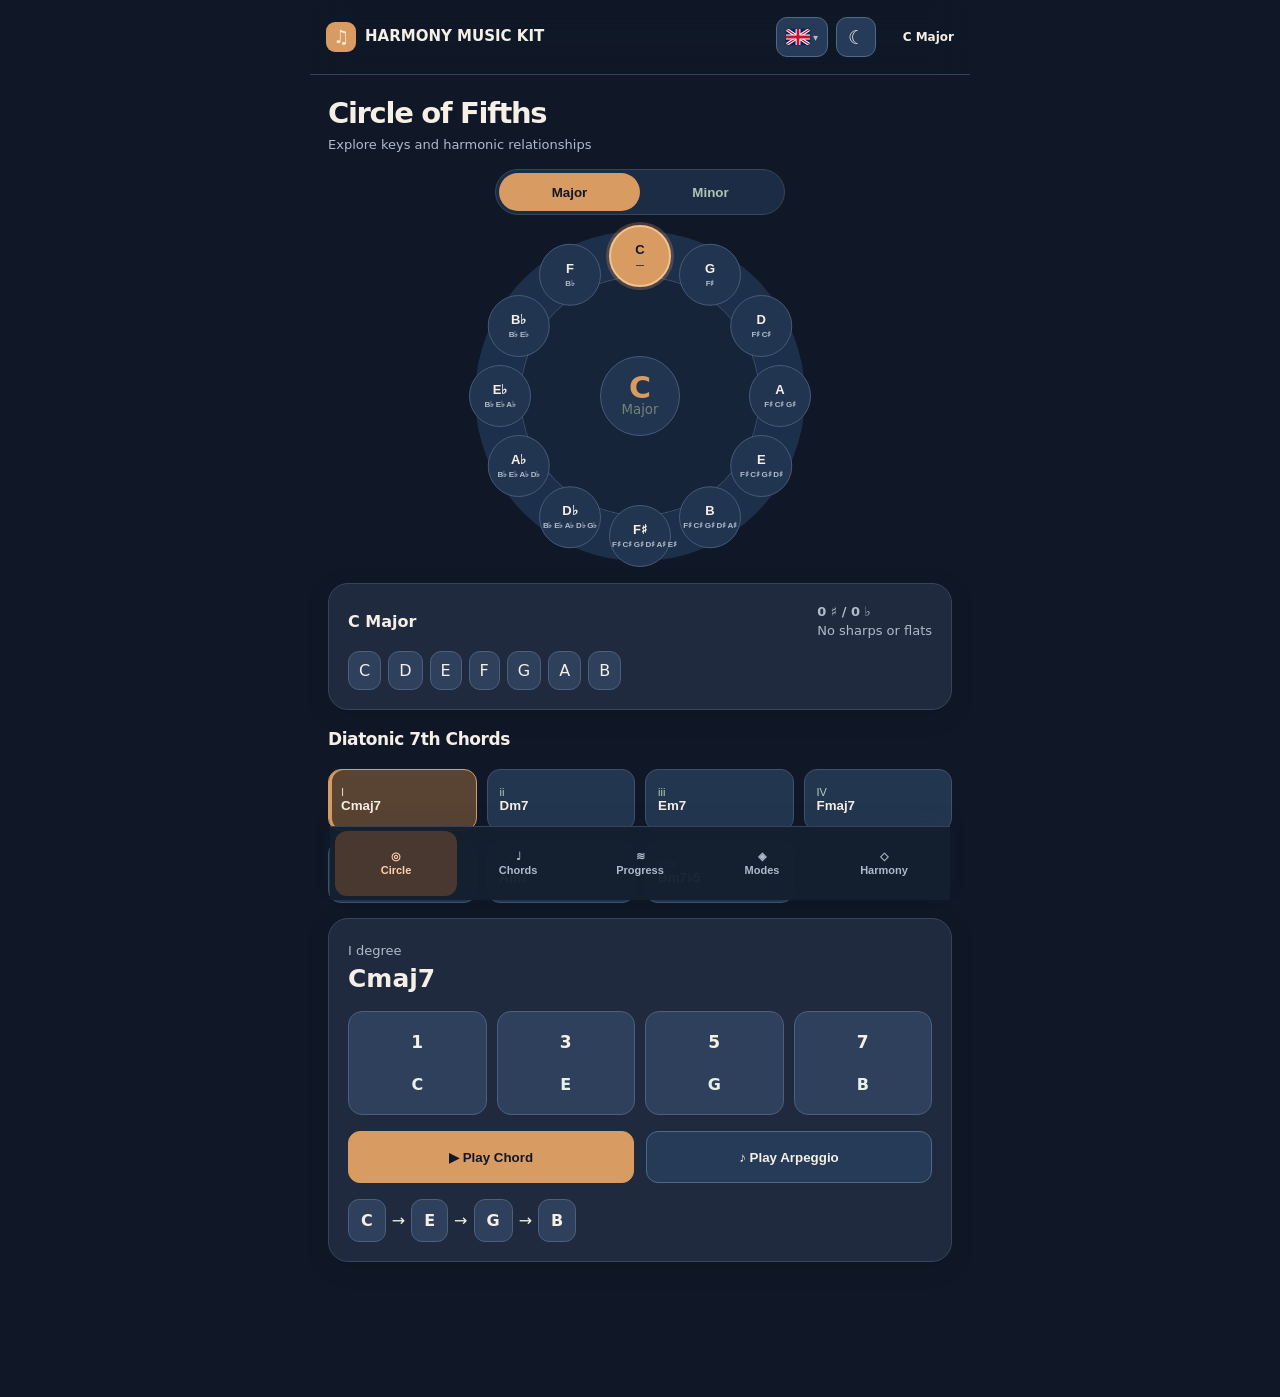
==== app/src/main/assets/index.html @ e630d83b "v0.9.30: English by default, flag language menu - Start in English regardless of device locale; Turk" ====
<!doctype html><html lang="en"><head><meta charset="utf-8"><meta name="viewport" content="width=device-width,initial-scale=1,viewport-fit=cover"><title>Harmony Music Kit 0.9.30</title><style>
:root{--bg:#101613;--panel:#18241e;--card:#202f27;--line:#435849;--text:#f5f9ff;--muted:#b0b9a9;--blue:#b58b57;--cyan:#87b59a;--pink:#bf9b75;--green:#89b99c;--amber:#d4ab6d;--red:#ff506d}*{box-sizing:border-box}body{margin:0;background:linear-gradient(180deg,#121c18,#18221d);color:var(--text);font-family:Inter,system-ui,sans-serif}.app{max-width:620px;margin:auto;min-height:100vh;padding-bottom:84px}header{position:sticky;top:0;z-index:9;display:flex;align-items:center;justify-content:space-between;background:#04111dec;backdrop-filter:blur(16px);padding:14px 18px;border-bottom:1px solid #102f46}.brand{font-size:13px;letter-spacing:.16em;font-weight:900}.brand span{color:var(--cyan)}.headkey{font-size:12px;color:var(--muted);text-align:right}.page{padding:16px}.hide{display:none}.hero{text-align:center}.hero h2{margin:2px 0;font-size:20px}.muted{color:var(--muted);font-size:13px}.seg{display:grid;grid-template-columns:1fr 1fr;background:#26372c;border:1px solid var(--line);border-radius:999px;padding:3px;margin:14px auto;width:min(290px,90%)}.seg button{border:0;border-radius:999px;min-height:38px;background:transparent;color:var(--muted);font-weight:800}.seg button.active{background:linear-gradient(90deg,#1688ef,#29b6ff);color:white;box-shadow:0 4px 18px #1688ef55}.circle{width:330px;height:330px;margin:16px auto 22px;border:50px solid #0c2a40;border-radius:50%;position:relative;box-shadow:inset 0 0 0 2px #15547c,0 0 40px #009dff15}.keybtn{position:absolute;left:50%;top:50%;width:62px;height:62px;margin:-31px;border:1px solid #ffffff33;border-radius:50%;color:#fff;font-weight:900;line-height:1.02;padding:5px 2px;box-shadow:0 7px 16px #0007;text-shadow:0 1px 5px #000}.keybtn:nth-of-type(12n+1){background:linear-gradient(145deg,#ff784d,#c63f62)}.keybtn:nth-of-type(12n+2){background:linear-gradient(145deg,#23b879,#087c79)}.keybtn:nth-of-type(12n+3){background:linear-gradient(145deg,#268cff,#3158d5)}.keybtn:nth-of-type(12n+4){background:linear-gradient(145deg,#20bdb0,#14728c)}.keybtn:nth-of-type(12n+5){background:linear-gradient(145deg,#18a99d,#176777)}.keybtn:nth-of-type(12n+6){background:linear-gradient(145deg,#087d91,#174c72)}.keybtn:nth-of-type(12n+7){background:linear-gradient(145deg,#1662a9,#273d91)}.keybtn:nth-of-type(12n+8){background:linear-gradient(145deg,#2458c4,#45369b)}.keybtn:nth-of-type(12n+9){background:linear-gradient(145deg,#5441c1,#762f9f)}.keybtn:nth-of-type(12n+10){background:linear-gradient(145deg,#8c3ba8,#9e356f)}.keybtn:nth-of-type(12n+11){background:linear-gradient(145deg,#ba3b78,#b94054)}.keybtn:nth-of-type(12n+12){background:linear-gradient(145deg,#d55356,#c45c31)}.keybtn small{display:block;margin-top:4px;color:#f2f8ff;font-size:8px;font-weight:800;white-space:nowrap;letter-spacing:-.03em}.keybtn.active small{color:#fff}.keybtn.active{border:2px solid #fff;transform-origin:center;box-shadow:0 0 0 3px #b58b5788,0 0 25px #b58b57aa}.center{position:absolute;inset:80px;border-radius:50%;display:grid;place-items:center;background:radial-gradient(circle,#0d2c43,#16221c);border:1px solid #1a567d}.center b{font-size:30px;text-shadow:0 0 18px #b58b5788}.center small{display:block;color:#8eb7d0;text-align:center;margin-top:-34px}.card{background:linear-gradient(145deg,#0b2235,#071824);border:1px solid var(--line);border-radius:20px;padding:16px;margin:12px 0;box-shadow:0 14px 34px #0005}.card h3{margin:0 0 10px}.glow{box-shadow:0 0 0 1px #a3bc8755,0 12px 34px #008cff18}.degreeRow{display:grid;grid-template-columns:repeat(4,1fr);gap:9px;margin:14px 0}.degree{display:grid;place-items:center;aspect-ratio:1;border-radius:50%;font-size:18px;font-weight:900;border:1px solid}.d1{color:#55b7ff;border-color:#b58b57;background:#b58b5718}.d3{color:#dc78ff;border-color:#bf9b75;background:#bf9b7518}.d5{color:#ffc14b;border-color:#d4ab6d;background:#d4ab6d18}.d7{color:#52e5d5;border-color:#87b59a;background:#87b59a18}.flow{display:flex;align-items:center;justify-content:center;gap:7px;flex-wrap:wrap;margin:12px 0}.flowChord{min-width:76px;padding:12px 9px;border-radius:13px;text-align:center;background:#2b4335;border:1px solid #22506d;font-weight:900}.flowChord.hot{border-color:var(--amber);background:#6a410d55;color:#ffd37a}.flowChord.alt{border-color:var(--pink);background:#54205c55;color:#f3a5ff}.arrow{color:#7095ad;font-weight:900}.topicTabs{display:grid;grid-template-columns:repeat(5,1fr);gap:5px;background:#16221c;border:1px solid var(--line);padding:4px;border-radius:14px;margin:14px 0}.topicTabs button{border:0;background:transparent;color:var(--muted);padding:10px 4px;border-radius:10px;font-size:11px;font-weight:800}.topicTabs button.active{background:#6b8669;color:white}.why{border-left:3px solid var(--amber);padding:11px 12px;background:#d4ab6d10;border-radius:10px;margin-top:12px}.ab{display:grid;grid-template-columns:1fr 1fr;gap:8px}.legend{display:flex;justify-content:center;gap:12px;flex-wrap:wrap;margin-top:12px;font-size:11px;color:var(--muted)}.legend i{display:inline-block;width:9px;height:9px;border-radius:50%;margin-right:4px}.fretWrap{background:linear-gradient(90deg,#2c1b13,#5b3925,#2d1b13);padding:9px;border-radius:12px}.instTitle{display:flex;justify-content:space-between;align-items:center;margin-bottom:12px}.row{display:flex;gap:7px;flex-wrap:wrap}.pill{border:1px solid #1a4b6d;padding:7px 10px;border-radius:9px;background:#0b2a41}.grid{display:grid;grid-template-columns:repeat(2,1fr);gap:8px}.chord{min-height:62px;border:1px solid var(--line);border-radius:12px;background:#26372c;color:var(--text);text-align:left;padding:9px}.chord.active{border-color:#27a9ff;background:#0d3350;box-shadow:inset 3px 0 #28a9ff}.roman{display:block;color:#72a8ca;font-size:11px}.modes{display:grid;grid-template-columns:repeat(3,1fr);gap:7px}.action{min-height:48px;border:1px solid #24506e;border-radius:12px;background:#202f27;color:var(--text);font-weight:800}.action.active,.action:active{background:#0e4167;border-color:#2fb6ff}.speedbox{margin-top:14px;padding:13px;border:1px solid var(--line);border-radius:14px;background:#061724}.speed{display:flex;justify-content:space-between;align-items:center;gap:10px}input{width:100%;accent-color:#a3bc87}.notes{display:flex;align-items:center;gap:6px;flex-wrap:wrap;margin-top:13px}.note{padding:8px 10px;border:1px solid var(--line);border-radius:10px;font-weight:900;transition:.12s}.note.on{background:#a3bc87;color:white;border-color:#7ed2ff;transform:translateY(-3px);box-shadow:0 0 18px #a3bc8777}.prog,.lesson{width:100%;margin:6px 0;text-align:left;padding:15px;border:1px solid var(--line);border-radius:15px;background:#26372c;color:var(--text)}.prog b,.lesson b{font-size:16px}.prog.active{border-color:#a3bc87;background:#0c3452}.tabs{display:flex;gap:8px}.tabs button{flex:1}.piano{display:flex;height:150px;overflow:hidden;border-radius:10px;background:white}.pk{position:relative;flex:1;border-right:1px solid #aaa;background:#fff;color:#102030;font-size:10px;display:flex;align-items:flex-end;justify-content:center;padding-bottom:8px;transition:.1s}.pk.black{background:#111;color:#fff;height:92px;margin:0 -11px;z-index:2;border-radius:0 0 4px 4px}.pk.chordtone{background:#ccecff}.pk.black.chordtone{background:#174d74}.pk.playing{background:#a3bc87!important;color:white;box-shadow:inset 0 0 0 3px #7dd8ff}.fret{min-width:540px;display:grid;grid-template-columns:42px repeat(9,1fr);font-size:11px}.fc{height:40px;border-right:1px solid #476075;border-bottom:1px solid #476075;display:flex;align-items:center;justify-content:center}.dot{width:24px;height:24px;border-radius:50%;display:grid;place-items:center;background:#176fa8;color:white;font-size:9px;font-weight:900}.dot.playing{background:#29b6ff;box-shadow:0 0 16px #29b6ff;transform:scale(1.15)}nav{position:fixed;bottom:0;left:0;right:0;max-width:620px;margin:auto;display:grid;grid-template-columns:repeat(5,1fr);background:#16221cf5;border-top:1px solid #16384f;padding-bottom:max(5px,env(safe-area-inset-bottom));z-index:10}nav button{min-height:68px;border:0;background:transparent;color:#6f8da2;font-size:11px;font-weight:800}nav button.active{color:#27aaff;background:#0a2133}.logo{font-size:20px;margin-right:7px}@media(min-width:520px){.grid{grid-template-columns:repeat(4,1fr)}}
.modeChooser{display:grid;grid-template-columns:repeat(2,1fr);gap:8px;margin:12px 0}.modeChoice{padding:11px 6px;border-radius:12px;border:1px solid var(--line);background:#081c2b;color:var(--text);font-weight:800}.modeChoice.active{border-color:var(--cyan);background:#0c4551}.formulaStrip,.modeNotes{display:flex;gap:6px;overflow-x:auto;padding:8px 0 12px}.formulaStep,.modeNote{min-width:39px;padding:9px 6px;text-align:center;border-radius:10px;background:#2b4335;border:1px solid #24516d;font-weight:900}.character{border-color:var(--amber)!important;color:#ffd67d!important;background:#70460d55!important}.modeCompare{border:1px solid #285069;background:#061725;border-radius:14px;padding:12px;margin-top:10px}.modeKeyRow{display:grid;grid-template-columns:54px 1fr 54px;gap:10px;align-items:center;text-align:center}.relativeList{display:grid;gap:8px;margin:14px 0}.relativeMode{display:flex;justify-content:space-between;align-items:center;padding:12px;border-radius:12px;border:1px solid var(--line);background:#081c2b;color:var(--text);text-align:left}.relativeMode span{font-size:11px;color:var(--muted)} 
/* Studio palette — charcoal, olive, parchment and copper */
:root{--bg:#111915;--panel:#19251e;--card:#203127;--line:#435848;--text:#f2efe4;--muted:#b1bba9;--blue:#c5a16e;--cyan:#9cbba0;--pink:#d6a17c;--green:#99bd94;--amber:#e3b774}
body{background:linear-gradient(180deg,#121a15,#1b2820);color:var(--text)}
header,nav{background:#16231deF;border-color:#405645}
.card{background:linear-gradient(145deg,#223329,#1b2a22);border-color:#435849}
.action,.prog,.lesson,.chord,.modeChoice,.relativeMode{background:#27392d;border-color:#4a614e;color:#f2efe4}
.action.active,.action:active,.chord.active,.prog.active,.modeChoice.active{background:#3d5942;border-color:#a3c19b;color:#f6f4e9}
nav button.active{background:#33483a;color:#d5bb8c}
.seg button.active{background:linear-gradient(90deg,#627e5d,#839978);box-shadow:none}
.degree.d1{color:#b8d3b0;border-color:#7e9d75;background:#6d90601b}
.degree.d3{color:#e1b48e;border-color:#bd8b65;background:#bd8b651b}
.degree.d5{color:#e4cf9d;border-color:#c9aa69;background:#c9aa691b}
.degree.d7{color:#a6c9bc;border-color:#86a99b;background:#86a99b1b}
.glow{box-shadow:0 0 0 1px #82977d45,0 12px 34px #080e0a35}
.modeNote,.formulaStep,.pill,.flowChord{background:#304437;border-color:#5b705c}
select{background:#304437!important;color:#f5f1e5!important;border-color:#637960!important}

/* Modern Conservatory — warm paper, editorial hierarchy, evergreen actions */
:root{--bg:#F3F0E8;--panel:#FFFFFF;--card:#FFFFFF;--line:#DCE4DA;--text:#25312C;--muted:#67786D;--blue:#315B48;--cyan:#315B48;--pink:#A87356;--green:#315B48;--amber:#B18448;--red:#A44E50;color-scheme:light}
html{background:#F3F0E8}body{background:#F3F0E8!important;color:var(--text);font-family:Inter,'Segoe UI',system-ui,-apple-system,sans-serif;line-height:1.45}
.app{max-width:660px;background:#F3F0E8;box-shadow:0 0 80px #23392b09}
header{background:#F3F0E8F2!important;border-bottom:1px solid #E1E4DB!important;padding:17px 20px;min-height:72px;box-shadow:none}
.brand{font-size:15px;letter-spacing:.025em;font-weight:850;color:#25312C}.brand span{color:#315B48}.logo{display:inline-grid;place-items:center;width:30px;height:30px;background:#315B48;color:#fff;border-radius:9px;font-size:18px;margin-right:9px}
.headkey{color:#687A6F;font-size:11px;line-height:1.5;max-width:48%}
.page{padding:22px 18px 24px}.page>h2,.hero h2{font-size:29px;font-weight:760;letter-spacing:-.045em;line-height:1.15;color:#25312C;margin:0 0 6px}.hero{text-align:left}.hero .muted,.page>.muted{font-size:13px;color:#738278}.muted{color:#67786D!important}
h3{color:#25312C;font-size:17px;letter-spacing:-.025em}.card{background:#FFFFFF!important;border:1px solid #E3E8DF!important;border-radius:20px;padding:19px;margin:15px 0;box-shadow:0 5px 24px #283D2B0B!important}.card .card{background:#F6F7F2!important;border:1px solid #E6ECE3!important;box-shadow:none!important}.glow{box-shadow:0 7px 28px #233E2B0D!important}
.seg{background:#E7EDE5;border:1px solid #E0E7DD;border-radius:100px}.seg button{color:#627568;font-weight:680}.seg button.active{background:#315B48!important;color:#FFFFFF!important;box-shadow:0 2px 7px #25493625!important}
.circle{background:#EAF0E9;border:45px solid #E4EDE5!important;box-shadow:inset 0 0 0 1px #CFDACF,0 6px 24px #315B4811!important;max-width:calc(100vw - 48px);max-height:calc(100vw - 48px)}
.keybtn,.keybtn:nth-of-type(n){background:#FFFFFF!important;color:#315B48!important;border:1px solid #D3DED4!important;text-shadow:none!important;box-shadow:0 2px 6px #233D2B0C!important;font-size:13px}.keybtn small{color:#788C7B!important;font-weight:650}.keybtn.active,.keybtn.active:nth-of-type(n){background:#315B48!important;color:white!important;border:2px solid #315B48!important;box-shadow:0 0 0 4px #9FB8A455!important}.keybtn.active small{color:#E2EFE5!important}
.center{background:#FFFFFF!important;border:1px solid #DAE4DA!important}.center b{color:#315B48;text-shadow:none!important}.center small{color:#718376!important}
.grid{gap:10px}.chord{background:#F3F6F1!important;border:1px solid #E2E9E0!important;border-radius:13px;color:#304838!important;padding:12px}.chord.active{background:#315B48!important;color:#FFFFFF!important;border-color:#315B48!important;box-shadow:none!important}.roman{color:#718778!important}.chord.active .roman{color:#DCEBE0!important}
.degreeRow{gap:10px}.degree{border-radius:14px;background:#EAF1E9!important;border:1px solid #D9E5DA!important;color:#315B48!important;box-shadow:none!important;font-size:17px}.degree small{color:#617B68!important}
.action{background:#E7EEE7!important;color:#315B48!important;border:1px solid #D4E1D6!important;border-radius:12px;min-height:46px;font-weight:750}.action.active,.action:active{background:#315B48!important;color:#FFFFFF!important;border-color:#315B48!important}
button{cursor:pointer;transition:background-color .16s,border-color .16s,transform .16s}button:focus-visible,select:focus-visible{outline:3px solid #A7BEA7;outline-offset:2px}
#libraryPlay,#runProg,#mlPlay,#guidePlay{background:#315B48!important;color:white!important;border-color:#315B48!important}
#libraryArp,#mlAB{background:#E7EEE7!important;color:#315B48!important}
#libraryPanel .row{align-items:end}label{font-size:12px;color:#65796A;font-weight:700}select{display:block;background:#F5F7F2!important;color:#25312C!important;border:1px solid #D7E2D7!important;border-radius:11px!important;padding:11px 12px!important;min-height:44px;font-size:14px;font-weight:650}
#libraryResult{color:#25312C}#libraryResult .note{background:#EAF1E9!important;color:#315B48!important;border-color:#D8E6D9!important}
#chordsPage>.card:last-of-type{background:#FFFFFF!important;box-shadow:0 4px 16px #2843310B!important;bottom:78px!important}
#instView{background:#F6F8F4!important}.tabs{gap:8px}.tabs .action{flex:1}
.pk.chordtone{background:#CDE2D0!important}.pk.black.chordtone{background:#476B57!important}.pk.playing{background:#8DB69A!important;color:#fff!important}.dot{background:#315B48!important}.fretWrap{background:linear-gradient(90deg,#A17A54,#D2B58B,#A17A54)}.fc{border-color:#B8A283;color:#23392B}
.note,.pill,.formulaStep,.modeNote{background:#EEF3EB!important;border:1px solid #DCE7DB!important;color:#315B48!important;border-radius:11px}.note.on{background:#315B48!important;color:white!important;box-shadow:0 4px 14px #315B4830!important;border-color:#315B48!important}.character{background:#F3E9D9!important;border-color:#C8A475!important;color:#8A6136!important}
.prog,.lesson,.modeChoice,.relativeMode{background:#FFFFFF!important;border:1px solid #E1E8DF!important;border-radius:15px;color:#25312C!important;box-shadow:0 3px 14px #243D2B08!important}.prog.active,.modeChoice.active{background:#E5F0E6!important;border-color:#789D83!important;box-shadow:inset 3px 0 #315B48!important}.prog b,.lesson b{color:#25312C}.modeCompare{background:#F5F8F3!important;border:1px solid #DCE8DC!important}.modeKeyRow b{color:#315B48}.relativeMode span{color:#67786D}.speedbox{background:#F5F7F3!important;border-color:#DCE6DC!important}
.topicTabs{background:#E7EEE7!important;border-color:#DDE6DC!important;gap:4px}.topicTabs button{color:#647B6A;font-weight:700}.topicTabs button.active{background:#315B48!important;color:#FFFFFF!important}.flowChord{background:#EAF1E9!important;border:1px solid #D8E5D8!important;color:#315B48!important}.flowChord.hot{background:#F1E8D8!important;color:#8A6035!important;border-color:#C6A676!important}.flowChord.alt{background:#E9E4EE!important;color:#635176!important;border-color:#B8A8C8!important}.arrow{color:#8B9E8D}.why{background:#F2F4E9!important;border-left:3px solid #B08B52!important;color:#354A39}
nav{background:#FFFEFBF5!important;border-top:1px solid #DFE6DC!important;box-shadow:0 -8px 22px #233B2B0C!important;padding:4px 4px max(5px,env(safe-area-inset-bottom))}nav button{color:#788A7D!important;min-height:65px;font-weight:670;font-size:11px}nav button.active{color:#315B48!important;background:#EAF0E8!important;border-radius:12px}
#libraryResult .formulaStrip{overflow-x:auto}#libraryResult .modeNote{min-width:38px}
@media(max-width:390px){.page{padding:18px 13px}.circle{transform:scale(.91);margin:0 auto -10px;transform-origin:center}.keybtn{width:59px;height:59px;margin:-29.5px}.topicTabs button{font-size:10px;padding:9px 2px}.brand{font-size:13px}.headkey{font-size:10px}}
@media(prefers-reduced-motion:reduce){*,*::before,*::after{transition:none!important;animation:none!important}}

/* v0.9.9: clearer interactive hierarchy and compact note cards */
.play-actions{display:grid;grid-template-columns:1fr 1fr;gap:12px;margin:16px 0}
.play-actions .action{width:100%;min-height:52px}
.action-primary,#libraryPlay,#runProg,#mlPlay,#guidePlay{background:#315B48!important;color:#fff!important;border:1px solid #315B48!important;box-shadow:0 3px 8px #315B4822!important}
.action-secondary,#libraryArp,#mlAB{background:#DFEADF!important;color:#244C39!important;border:1px solid #9FBAA6!important;box-shadow:0 2px 5px #294A3210!important}
.action-primary:hover{background:#244936!important}.action-secondary:hover{background:#D0E3D1!important}
.action-primary:active,.action-secondary:active{transform:scale(.985)}
.degreeRow{gap:10px!important}.degree{aspect-ratio:auto!important;min-height:104px!important;padding:12px 6px!important;line-height:1.55}
.degree small{display:inline-block;margin-top:9px;font-size:16px}
#arpNotes .note{padding:9px 12px}
.mode-compare-panel{background:#F7F9F5;border:1px solid #D9E5D9;border-radius:17px;padding:16px;margin-top:18px}
.compare-title{display:flex;align-items:center;justify-content:space-between;gap:8px;margin-bottom:12px;color:#25312C}
.compare-title .muted{font-size:11px}
.compare-grid{display:grid;grid-template-columns:1fr 1fr;gap:10px}
.compare-choice{min-width:0;display:flex;flex-direction:column;justify-content:center;gap:8px;padding:13px;background:#EAF1E9;border:2px solid #D9E6DA;border-radius:13px;color:#315B48}
.compare-choice small{font-size:11px;color:#5D7564;font-weight:650}
.compare-choice b{font-size:16px}
.compare-choice select{width:100%;min-width:0;margin:0!important;padding:8px!important;background:#fff!important}
.compare-choice.is-playing{background:#D7E8D8!important;border-color:#315B48!important;box-shadow:0 0 0 2px #315B4820}
.compare-reason{font-size:13px;line-height:1.55;color:#546B59;margin:13px 0}
.compare-play{width:100%}.compare-status{font-size:12px;color:#315B48;margin-top:10px;min-height:18px;text-align:center}
#chordsPage .row:has(#libraryPlay){display:grid!important;grid-template-columns:1fr 1fr;gap:12px!important}
#chordsPage>.card:last-of-type{background:#fff!important}
@media(max-width:370px){.play-actions,.compare-grid{gap:7px}.compare-choice{padding:9px}.compare-choice b{font-size:13px}.compare-choice select{font-size:12px!important}}

/* v0.9.10 Appearance: explicit Light/Dark/System. Existing light styles retained. */
.header-right{display:flex;align-items:center;gap:10px}.header-right #themeToggle{flex:none;border:1px solid #C6D8C8;background:#E7EEE7;color:#315B48;border-radius:11px;min-width:40px;min-height:40px;font-size:19px;cursor:pointer}
.harmony-key-controls{display:flex;align-items:center;gap:9px;flex-wrap:wrap;margin:15px 0}.harmony-key-controls select{width:auto;min-width:150px}.harmony-key-controls .muted{font-size:11px}
html[data-theme="dark"]{color-scheme:dark;--bg:#151D19;--panel:#202C24;--card:#26332B;--line:#415849;--text:#F1F0E8;--muted:#B2C3B5}
html[data-theme="dark"] body{background:#151D19!important;color:var(--text)!important}
html[data-theme="dark"] header,html[data-theme="dark"] nav{background:#1B2720F5!important;border-color:#415849!important}
html[data-theme="dark"] .card,html[data-theme="dark"] #chordsPage>.card:last-of-type{background:#26332B!important;border-color:#415849!important;box-shadow:0 5px 18px #0002!important;color:#F1F0E8!important}
html[data-theme="dark"] .muted,html[data-theme="dark"] label{color:#B2C3B5!important}
html[data-theme="dark"] .center,html[data-theme="dark"] .keybtn,html[data-theme="dark"] .keybtn:nth-of-type(n){background:#26372D!important;color:#E7F1E8!important;border-color:#4B6352!important}
html[data-theme="dark"] .circle{background:#1A2820!important;border-color:#283D30!important;box-shadow:inset 0 0 0 1px #415849!important}
html[data-theme="dark"] .center b,html[data-theme="dark"] .modeKeyRow b{color:#B7D5BC!important}
html[data-theme="dark"] .keybtn.active,html[data-theme="dark"] .keybtn.active:nth-of-type(n){background:#779B7E!important;color:#101B14!important;border-color:#B7D5BC!important}
html[data-theme="dark"] .keybtn.active small{color:#101B14!important}
html[data-theme="dark"] .seg,html[data-theme="dark"] .topicTabs{background:#23342A!important;border-color:#415849!important}
html[data-theme="dark"] .seg button,html[data-theme="dark"] .topicTabs button{color:#B2C3B5!important}
html[data-theme="dark"] .seg button.active,html[data-theme="dark"] .topicTabs button.active{background:#779B7E!important;color:#102015!important}
html[data-theme="dark"] .chord,html[data-theme="dark"] .prog,html[data-theme="dark"] .lesson,html[data-theme="dark"] .modeChoice,html[data-theme="dark"] .relativeMode{background:#293B30!important;color:#F1F0E8!important;border-color:#48624F!important;box-shadow:none!important}
html[data-theme="dark"] .chord.active,html[data-theme="dark"] .prog.active,html[data-theme="dark"] .modeChoice.active{background:#486D51!important;color:white!important;border-color:#86AB8D!important}
html[data-theme="dark"] .prog b,html[data-theme="dark"] .lesson b,html[data-theme="dark"] #libraryResult{color:#F1F0E8!important}
html[data-theme="dark"] .roman,html[data-theme="dark"] .chord.active .roman{color:#B6CEBA!important}
html[data-theme="dark"] .action,html[data-theme="dark"] .action-secondary,html[data-theme="dark"] #libraryArp,html[data-theme="dark"] #mlAB{background:#344A3A!important;color:#E6F2E8!important;border-color:#63856A!important}
html[data-theme="dark"] .action-primary,html[data-theme="dark"] #libraryPlay,html[data-theme="dark"] #runProg,html[data-theme="dark"] #mlPlay,html[data-theme="dark"] #guidePlay{background:#779B7E!important;color:#101B14!important;border-color:#779B7E!important}
html[data-theme="dark"] .degree,html[data-theme="dark"] .note,html[data-theme="dark"] .pill,html[data-theme="dark"] .formulaStep,html[data-theme="dark"] .modeNote,html[data-theme="dark"] .flowChord,html[data-theme="dark"] #libraryResult .note{background:#33483A!important;color:#E6F2E8!important;border-color:#536F59!important}
html[data-theme="dark"] .flowChord.hot,html[data-theme="dark"] .character{background:#55472F!important;color:#F1D4A1!important;border-color:#987A4C!important}
html[data-theme="dark"] .flowChord.alt{background:#473B4B!important;color:#E9CFEF!important}
html[data-theme="dark"] .why{background:#303B2F!important;color:#E7EEDD!important;border-color:#B79561!important}
html[data-theme="dark"] .mode-compare-panel,html[data-theme="dark"] .modeCompare,html[data-theme="dark"] .speedbox,html[data-theme="dark"] #instView{background:#213026!important;border-color:#415849!important}
html[data-theme="dark"] .compare-title,html[data-theme="dark"] .compare-reason,html[data-theme="dark"] .compare-status{color:#DCEADC!important}
html[data-theme="dark"] .compare-choice{background:#34493A!important;color:#E6F2E8!important;border-color:#536F59!important}
html[data-theme="dark"] .compare-choice small{color:#B2C3B5!important}
html[data-theme="dark"] .compare-choice.is-playing{background:#486D51!important;border-color:#A3C8AA!important}
html[data-theme="dark"] select,html[data-theme="dark"] .compare-choice select{background:#2A3D30!important;color:#F1F0E8!important;border-color:#57735D!important}
html[data-theme="dark"] nav button{color:#B2C3B5!important}html[data-theme="dark"] nav button.active{color:#DFF2E3!important;background:#3C5542!important}
html[data-theme="dark"] #themeToggle{background:#344A3A;color:#F1F0E8;border-color:#63856A}
html[data-theme="dark"] .pk{color:#102030!important}html[data-theme="dark"] .pk.black{color:white!important}

/* v0.9.12: compact header and complete dark palette */
header{gap:10px;justify-content:space-between;min-width:0}
.brand{display:flex;align-items:center;white-space:nowrap;min-width:0;flex:0 1 auto;letter-spacing:0}
.header-right{margin-left:auto;min-width:0;flex:0 0 auto;gap:9px}
.headkey{max-width:none;width:85px;text-align:right;line-height:1.3;font-size:11px;overflow-wrap:normal;white-space:normal}
.headkey strong{display:block;color:#315B48;font-size:12px;white-space:nowrap}
.headkey.hide{display:none!important}
@media(max-width:390px){header{padding:12px 12px!important}.brand{font-size:12px!important}.logo{margin-right:6px!important}.header-right{gap:6px}.headkey{width:77px;font-size:10px}.header-right #themeToggle{min-width:37px;min-height:37px}}
html[data-theme="dark"]{background:#151D19!important;color-scheme:dark!important}
html[data-theme="dark"] .app{background:#151D19!important;box-shadow:none!important}
html[data-theme="dark"] header{background:#1B2720F5!important;border-bottom-color:#415849!important}
html[data-theme="dark"] .brand,html[data-theme="dark"] .brand span,html[data-theme="dark"] .page>h2,html[data-theme="dark"] .hero h2,html[data-theme="dark"] h3{color:#F1F0E8!important}
html[data-theme="dark"] .headkey{color:#B2C3B5!important}
html[data-theme="dark"] .headkey strong{color:#D9EDDD!important}
html[data-theme="dark"] .logo{background:#779B7E!important;color:#101B14!important}
html[data-theme="dark"] .muted,html[data-theme="dark"] .hero .muted,html[data-theme="dark"] .page>.muted{color:#B2C3B5!important}
html[data-theme="dark"] .card .card{background:#293A30!important;border-color:#48624F!important}
html[data-theme="dark"] .degree,html[data-theme="dark"] .degree small{color:#E6F2E8!important}
html[data-theme="dark"] .relativeMode span{color:#B2C3B5!important}
html[data-theme="dark"] #instView,html[data-theme="dark"] .modeCompare{background:#213026!important;border-color:#415849!important}
html[data-theme="dark"] .pk.chordtone{background:#476B57!important}
html[data-theme="dark"] .pk.black.chordtone{background:#365A43!important}
html[data-theme="dark"] .pk.playing{background:#8DB69A!important;color:#102015!important}
html[data-theme="dark"] .compare-choice select{background:#2A3D30!important;color:#F1F0E8!important}
html[data-theme="dark"] #themeToggle{background:#344A3A!important;color:#F1F0E8!important;border-color:#63856A!important}
html[data-theme="dark"] #chordsPage>.card:last-of-type{background:#26332B!important}

/* v0.9.13: make dark theme genuinely override Modern Conservatory light !important rules */
html[data-theme="dark"]{--bg:#151D19!important;--panel:#202C24!important;--card:#26332B!important;--line:#415849!important;--text:#F1F0E8!important;--muted:#B2C3B5!important;color-scheme:dark!important}
html[data-theme="dark"] body,html[data-theme="dark"] .app{background:#151D19!important;color:#F1F0E8!important}
html[data-theme="dark"] .card,html[data-theme="dark"] .card .card,html[data-theme="dark"] #chordsPage>.card:last-of-type{background:#26332B!important;border-color:#415849!important;color:#F1F0E8!important;box-shadow:0 5px 18px #0002!important}
html[data-theme="dark"] .circle{background:#1A2820!important;border-color:#283D30!important;box-shadow:inset 0 0 0 1px #415849!important}
html[data-theme="dark"] .center{background:#26372D!important;border-color:#4B6352!important}
html[data-theme="dark"] .keybtn:nth-of-type(n){background:#26372D!important;color:#E7F1E8!important;border-color:#4B6352!important}
html[data-theme="dark"] .keybtn:nth-of-type(n) small{color:#B2C3B5!important}
html[data-theme="dark"] .keybtn.active:nth-of-type(n){background:#779B7E!important;color:#101B14!important;border-color:#B7D5BC!important}
html[data-theme="dark"] .keybtn.active:nth-of-type(n) small{color:#101B14!important}
html[data-theme="dark"] .seg{background:#23342A!important;border-color:#415849!important}
html[data-theme="dark"] .seg button.active{background:#779B7E!important;color:#102015!important;box-shadow:none!important}
html[data-theme="dark"] .chord,html[data-theme="dark"] .prog,html[data-theme="dark"] .lesson,html[data-theme="dark"] .modeChoice,html[data-theme="dark"] .relativeMode{background:#293B30!important;color:#F1F0E8!important;border-color:#48624F!important;box-shadow:none!important}
html[data-theme="dark"] .chord.active,html[data-theme="dark"] .prog.active,html[data-theme="dark"] .modeChoice.active{background:#486D51!important;color:white!important;border-color:#86AB8D!important}
html[data-theme="dark"] .degree,html[data-theme="dark"] .note,html[data-theme="dark"] .pill,html[data-theme="dark"] .formulaStep,html[data-theme="dark"] .modeNote,html[data-theme="dark"] .flowChord,html[data-theme="dark"] #libraryResult .note{background:#33483A!important;color:#E6F2E8!important;border-color:#536F59!important}
html[data-theme="dark"] .character,html[data-theme="dark"] .flowChord.hot{background:#55472F!important;color:#F1D4A1!important;border-color:#987A4C!important}
html[data-theme="dark"] .flowChord.alt{background:#473B4B!important;color:#E9CFEF!important}
html[data-theme="dark"] .action,html[data-theme="dark"] .action-secondary,html[data-theme="dark"] #libraryArp,html[data-theme="dark"] #mlAB{background:#344A3A!important;color:#E6F2E8!important;border-color:#63856A!important}
html[data-theme="dark"] .action-primary,html[data-theme="dark"] #libraryPlay,html[data-theme="dark"] #runProg,html[data-theme="dark"] #mlPlay,html[data-theme="dark"] #guidePlay{background:#779B7E!important;color:#101B14!important;border-color:#779B7E!important}
html[data-theme="dark"] .topicTabs{background:#23342A!important;border-color:#415849!important}
html[data-theme="dark"] .topicTabs button.active{background:#779B7E!important;color:#102015!important}
html[data-theme="dark"] .modeCompare,html[data-theme="dark"] .mode-compare-panel,html[data-theme="dark"] .speedbox,html[data-theme="dark"] #instView{background:#213026!important;border-color:#415849!important}
html[data-theme="dark"] select{background:#2A3D30!important;color:#F1F0E8!important;border-color:#57735D!important}
html[data-theme="dark"] nav{background:#1B2720F5!important;border-color:#415849!important}
html[data-theme="dark"] nav button{color:#B2C3B5!important}
html[data-theme="dark"] nav button.active{color:#DFF2E3!important;background:#3C5542!important}
html[data-theme="dark"] .muted,html[data-theme="dark"] .hero .muted,html[data-theme="dark"] .page>.muted{color:#B2C3B5!important}
html[data-theme="dark"] .prog b,html[data-theme="dark"] .lesson b,html[data-theme="dark"] #libraryResult,html[data-theme="dark"] h3{color:#F1F0E8!important}
/* Header: no redundant Circle Key label; key visible only on Circle tab. */
header{padding-left: max(16px, env(safe-area-inset-left))!important;padding-right:max(16px,env(safe-area-inset-right))!important}
.header-right{gap:8px!important}.headkey{width:auto!important;min-width:70px;max-width:80px;text-align:right;font-size:0!important;line-height:1.2}.headkey strong{font-size:12px!important;white-space:nowrap}
@media(max-width:390px){.brand{font-size:12px!important}.headkey{min-width:61px;max-width:68px}.header-right #themeToggle{min-width:38px;min-height:38px}}
/* v0.9.15: content can scroll above fixed bottom navigation. Native root owns Android insets. */
.app{padding-bottom:110px!important}
html,body{overflow-x:hidden}
@media(max-width:390px){.brand{letter-spacing:0!important;font-size:12px!important}.header-right{gap:7px!important}}

/* v0.9.16: native FrameLayout already handles Android navigation-bar insets.
   Keep bottom tab bar compact, and reserve scroll clearance inside the page. */
:root { --hl-bottom-tabs: 74px; }
html, body { min-height: 100%; overflow-x: hidden; }
.app { padding-bottom: calc(var(--hl-bottom-tabs) + 22px) !important; }
nav {
  position: fixed !important;
  bottom: 0 !important;
  top: auto !important;
  height: var(--hl-bottom-tabs) !important;
  min-height: 0 !important;
  max-height: var(--hl-bottom-tabs) !important;
  padding: 4px 5px !important;
  margin: 0 auto !important;
  box-sizing: border-box !important;
  align-items: stretch !important;
  grid-template-rows: minmax(0, 1fr) !important;
  overflow: hidden !important;
}
nav button {
  min-height: 0 !important;
  height: 100% !important;
  padding: 4px 2px !important;
  line-height: 1.25 !important;
}
/* Sticky Chord Library actions sit just above the bottom navigation. */
#chordsPage > .card:last-of-type { bottom: calc(var(--hl-bottom-tabs) + 6px) !important; }
@media (display-mode: standalone) {
  /* Android native container already applies system insets. */
}

/* v0.9.18 MIDNIGHT JAZZ — visual tokens only. Preserve layout and behavior. */
html[data-theme="light"]{
 --bg:#F7F5F0;--panel:#FFFFFF;--card:#E9EFF5;--line:#D7E0EA;--text:#202D40;--muted:#667587;
 --blue:#B9743F;--cyan:#3862D1;--pink:#A788D6;--green:#B9743F;--amber:#B9743F;
 color-scheme:light!important;
}
html[data-theme="dark"]{
 --bg:#101827!important;--panel:#1F2A3F!important;--card:#2E3B52!important;--line:#40516B!important;
 --text:#F5EFE6!important;--muted:#AEBBCB!important;--blue:#D89B62!important;
 --cyan:#7C9AE6!important;--pink:#A788D6!important;--green:#D89B62!important;--amber:#D89B62!important;
 color-scheme:dark!important;
}
/* LIGHT */
html[data-theme="light"],html[data-theme="light"] body,html[data-theme="light"] .app{background:#F7F5F0!important;color:#202D40!important}
html[data-theme="light"] header{background:#F7F5F0F5!important;border-color:#E2E5E9!important}
html[data-theme="light"] nav{background:#FFFFFFF5!important;border-color:#D7E0EA!important}
html[data-theme="light"] .brand,html[data-theme="light"] .brand span,html[data-theme="light"] .page>h2,html[data-theme="light"] .hero h2,html[data-theme="light"] h3{color:#202D40!important}
html[data-theme="light"] .logo{background:#B9743F!important;color:#FFF!important}
html[data-theme="light"] .card,html[data-theme="light"] .card .card,html[data-theme="light"] #chordsPage>.card:last-of-type{background:#FFFFFF!important;border-color:#E0E5EC!important;color:#202D40!important;box-shadow:0 5px 20px #1A29400C!important}
html[data-theme="light"] .muted,html[data-theme="light"] label,html[data-theme="light"] .headkey{color:#667587!important}
html[data-theme="light"] .headkey strong{color:#202D40!important}
html[data-theme="light"] .circle{background:#EDF2F8!important;border-color:#E2EAF3!important;box-shadow:inset 0 0 0 1px #CCD9E9!important}
html[data-theme="light"] .center,html[data-theme="light"] .keybtn:nth-of-type(n){background:#E9EFF5!important;color:#202D40!important;border-color:#CFDCEB!important;box-shadow:none!important}
html[data-theme="light"] .center b{color:#202D40!important}
html[data-theme="light"] .keybtn:nth-of-type(n) small{color:#667587!important}
html[data-theme="light"] .keybtn.active:nth-of-type(n){background:#D99054!important;color:#182231!important;border-color:#B9743F!important;box-shadow:0 0 0 3px #B9743F24!important}
html[data-theme="light"] .keybtn.active:nth-of-type(n) small{color:#202D40!important}
html[data-theme="light"] .seg,html[data-theme="light"] .topicTabs{background:#E9EFF5!important;border-color:#D7E0EA!important}
html[data-theme="light"] .seg button.active,html[data-theme="light"] .topicTabs button.active{background:#B9743F!important;color:white!important;box-shadow:none!important}
html[data-theme="light"] .chord,html[data-theme="light"] .prog,html[data-theme="light"] .lesson,html[data-theme="light"] .modeChoice,html[data-theme="light"] .relativeMode{background:#E9EFF5!important;color:#202D40!important;border-color:#D7E0EA!important;box-shadow:none!important}
html[data-theme="light"] .chord.active,html[data-theme="light"] .prog.active,html[data-theme="light"] .modeChoice.active{background:#F8E6D7!important;color:#202D40!important;border-color:#B9743F!important;box-shadow:inset 3px 0 #B9743F!important}
html[data-theme="light"] .degree,html[data-theme="light"] .note,html[data-theme="light"] .pill,html[data-theme="light"] .formulaStep,html[data-theme="light"] .modeNote,html[data-theme="light"] .flowChord,html[data-theme="light"] #libraryResult .note{background:#E9EFF5!important;color:#202D40!important;border-color:#D3DFEC!important}
html[data-theme="light"] .flowChord.hot,html[data-theme="light"] .character{background:#F6DDC5!important;color:#75421F!important;border-color:#D6A16F!important}
html[data-theme="light"] .flowChord.alt{background:#EDE3F8!important;color:#67498E!important;border-color:#B8A0D9!important}
html[data-theme="light"] .action,html[data-theme="light"] .action-secondary,html[data-theme="light"] #libraryArp,html[data-theme="light"] #mlAB{background:#E9EFF5!important;color:#202D40!important;border-color:#CFDCEB!important}
html[data-theme="light"] .action-primary,html[data-theme="light"] #libraryPlay,html[data-theme="light"] #runProg,html[data-theme="light"] #mlPlay,html[data-theme="light"] #guidePlay{background:#B9743F!important;color:#FFFFFF!important;border-color:#B9743F!important;box-shadow:none!important}
html[data-theme="light"] .mode-compare-panel,html[data-theme="light"] .modeCompare,html[data-theme="light"] .speedbox,html[data-theme="light"] #instView{background:#F4F6FA!important;border-color:#D7E0EA!important}
html[data-theme="light"] .compare-choice{background:#E9EFF5!important;color:#202D40!important;border-color:#C7D6E7!important}
html[data-theme="light"] .compare-choice.is-playing{background:#DBE6FC!important;border-color:#3862D1!important}
html[data-theme="light"] select,html[data-theme="light"] .compare-choice select{background:#E9EFF5!important;color:#202D40!important;border-color:#D1DCE9!important}
html[data-theme="light"] .why{background:#FFF4E5!important;color:#202D40!important;border-color:#B9743F!important}
html[data-theme="light"] nav button{color:#667587!important}html[data-theme="light"] nav button.active{color:#8B4C26!important;background:#F4D9C1!important}
html[data-theme="light"] #themeToggle{background:#E9EFF5!important;color:#202D40!important;border-color:#D1DCE9!important}
html[data-theme="light"] .pk.chordtone{background:#C8DDF6!important}html[data-theme="light"] .pk.black.chordtone{background:#3862D1!important}html[data-theme="light"] .dot{background:#3862D1!important}
/* DARK */
html[data-theme="dark"],html[data-theme="dark"] body,html[data-theme="dark"] .app{background:#101827!important;color:#F5EFE6!important}
html[data-theme="dark"] header{background:#101827F5!important;border-color:#34435A!important}
html[data-theme="dark"] nav{background:#141F30F7!important;border-color:#34435A!important}
html[data-theme="dark"] .brand,html[data-theme="dark"] .brand span,html[data-theme="dark"] .page>h2,html[data-theme="dark"] .hero h2,html[data-theme="dark"] h3{color:#F5EFE6!important}
html[data-theme="dark"] .logo{background:#D89B62!important;color:#101827!important}
html[data-theme="dark"] .card,html[data-theme="dark"] .card .card,html[data-theme="dark"] #chordsPage>.card:last-of-type{background:#1F2A3F!important;border-color:#34465F!important;color:#F5EFE6!important;box-shadow:0 6px 24px #00000022!important}
html[data-theme="dark"] .muted,html[data-theme="dark"] label,html[data-theme="dark"] .headkey,html[data-theme="dark"] .hero .muted{color:#AEBBCB!important}
html[data-theme="dark"] .headkey strong{color:#F5EFE6!important}
html[data-theme="dark"] .circle{background:#16243A!important;border-color:#1D304B!important;box-shadow:inset 0 0 0 1px #40516B!important}
html[data-theme="dark"] .center,html[data-theme="dark"] .keybtn:nth-of-type(n){background:#223550!important;color:#F5EFE6!important;border-color:#455B77!important;box-shadow:none!important}
html[data-theme="dark"] .center b{color:#D89B62!important}
html[data-theme="dark"] .keybtn:nth-of-type(n) small{color:#AEBBCB!important}
html[data-theme="dark"] .keybtn.active:nth-of-type(n){background:#D89B62!important;color:#101827!important;border-color:#F4C28F!important;box-shadow:0 0 0 3px #D89B6244!important}
html[data-theme="dark"] .keybtn.active:nth-of-type(n) small{color:#101827!important}
html[data-theme="dark"] .seg,html[data-theme="dark"] .topicTabs{background:#1B2C44!important;border-color:#34465F!important}
html[data-theme="dark"] .seg button.active,html[data-theme="dark"] .topicTabs button.active{background:#D89B62!important;color:#101827!important;box-shadow:none!important}
html[data-theme="dark"] .chord,html[data-theme="dark"] .prog,html[data-theme="dark"] .lesson,html[data-theme="dark"] .modeChoice,html[data-theme="dark"] .relativeMode{background:#233650!important;color:#F5EFE6!important;border-color:#40516B!important;box-shadow:none!important}
html[data-theme="dark"] .chord.active,html[data-theme="dark"] .prog.active,html[data-theme="dark"] .modeChoice.active{background:#594333!important;color:#F5EFE6!important;border-color:#D89B62!important;box-shadow:inset 3px 0 #D89B62!important}
html[data-theme="dark"] .degree,html[data-theme="dark"] .note,html[data-theme="dark"] .pill,html[data-theme="dark"] .formulaStep,html[data-theme="dark"] .modeNote,html[data-theme="dark"] .flowChord,html[data-theme="dark"] #libraryResult .note{background:#2E405B!important;color:#F5EFE6!important;border-color:#4A607C!important}
html[data-theme="dark"] .flowChord.hot,html[data-theme="dark"] .character{background:#67452F!important;color:#FFD8B0!important;border-color:#B9814B!important}
html[data-theme="dark"] .flowChord.alt{background:#433757!important;color:#E2D2FF!important;border-color:#8D71B8!important}
html[data-theme="dark"] .action,html[data-theme="dark"] .action-secondary,html[data-theme="dark"] #libraryArp,html[data-theme="dark"] #mlAB{background:#263B57!important;color:#F5EFE6!important;border-color:#506887!important}
html[data-theme="dark"] .action-primary,html[data-theme="dark"] #libraryPlay,html[data-theme="dark"] #runProg,html[data-theme="dark"] #mlPlay,html[data-theme="dark"] #guidePlay{background:#D89B62!important;color:#101827!important;border-color:#D89B62!important;box-shadow:none!important}
html[data-theme="dark"] .mode-compare-panel,html[data-theme="dark"] .modeCompare,html[data-theme="dark"] .speedbox,html[data-theme="dark"] #instView{background:#1A293F!important;border-color:#40516B!important}
html[data-theme="dark"] .compare-choice{background:#293E5C!important;color:#F5EFE6!important;border-color:#506887!important}
html[data-theme="dark"] .compare-choice.is-playing{background:#344F85!important;border-color:#7C9AE6!important}
html[data-theme="dark"] select,html[data-theme="dark"] .compare-choice select{background:#263B57!important;color:#F5EFE6!important;border-color:#506887!important}
html[data-theme="dark"] .why{background:#29364A!important;color:#F5EFE6!important;border-color:#D89B62!important}
html[data-theme="dark"] nav button{color:#AEBBCB!important}html[data-theme="dark"] nav button.active{color:#FFD2A8!important;background:#49382F!important}
html[data-theme="dark"] #themeToggle{background:#263B57!important;color:#F5EFE6!important;border-color:#506887!important}
html[data-theme="dark"] .pk.chordtone{background:#456C9E!important}html[data-theme="dark"] .pk.black.chordtone{background:#315181!important}html[data-theme="dark"] .dot{background:#7C9AE6!important}
/* Shared musical semantics: blue mode choice, violet borrowed color, copper selected. */
html[data-theme] .modeChoice.active{border-color:#7C9AE6!important}
html[data-theme="dark"] .modeChoice.active{background:#344F85!important}
html[data-theme="light"] .modeChoice.active{background:#DCE7FF!important}
html[data-theme="dark"] .character{border-left-color:#A788D6!important}
html[data-theme="light"] .character{border-left-color:#A788D6!important}
html[data-theme] .note.on{background:#D89B62!important;color:#101827!important;border-color:#D89B62!important}
html[data-theme] button:focus-visible,html[data-theme] select:focus-visible{outline:3px solid #7C9AE6!important;outline-offset:2px}
/* v0.9.18: theme-aware Progression key selector */
#progKey{background:var(--surface,#202D40);color:var(--text,#F5EFE6);border:1px solid var(--border,#455B76);padding:11px 12px;border-radius:10px;margin:8px;max-width:100%;font:inherit}

/* v0.9.21 — Midnight Jazz fretboard and progression practice */
.hmk-player{margin-top:15px;padding:15px;border:1px solid #64796655;border-radius:17px;background:linear-gradient(145deg,#17251f,#273b30);color:#f3f2e9}
.hmk-player .muted{color:#b7c7ba!important}.hmk-player-head{display:flex;justify-content:space-between;gap:10px;align-items:center}.hmk-player-head b{font-size:17px}
.hmk-player .hmk-steps{display:flex;gap:7px;flex-wrap:wrap;margin:14px 0}.hmk-player .hmk-step{padding:9px 11px;border:1px solid #5c7664;border-radius:10px;background:#293d32;color:#e4ece4;font-weight:700}.hmk-player .hmk-step.on{background:#e3b66f;color:#1b241e;border-color:#e3b66f}
.hmk-controls{display:flex;align-items:center;gap:12px;flex-wrap:wrap}.hmk-controls button{border-radius:11px;padding:10px 17px;background:#e3b66f;color:#1b241e;border:0;font-weight:800;cursor:pointer}.hmk-controls label{display:flex;gap:6px;align-items:center;color:#edf2eb!important}.hmk-controls input[type=range]{width:100%;accent-color:#e3b66f}.hmk-tempo{display:flex;gap:10px;align-items:center;margin-top:12px}.hmk-tempo input{flex:1;min-width:65px}.hmk-tempo output{min-width:65px;text-align:right;font-weight:800}.hmk-strings{margin-top:7px;min-width:555px;border:7px solid #1a211b;border-radius:12px;background:linear-gradient(100deg,#35251c,#50372a 26%,#38251d 54%,#513a2b 80%,#2e211a);box-shadow:inset 0 0 18px #0009,0 8px 18px #0003;overflow:hidden}.hmk-fretrow{display:grid;grid-template-columns:39px repeat(13,minmax(35px,1fr));height:42px;align-items:stretch;position:relative}.hmk-fretcell{position:relative;display:flex;align-items:center;justify-content:center;border-right:3px ridge #b6b5a9;color:#f3e9d8;font-size:11px;font-weight:700;isolation:isolate}.hmk-fretcell:first-child{border-right:5px solid #e8d8b5;background:#25231f}.hmk-fretcell:not(:first-child):before{content:'';position:absolute;left:0;right:0;top:50%;height:var(--string-w,2px);background:linear-gradient(#f9f9ef,#6b7372,#d2d4d0);box-shadow:0 1px 2px #000c;z-index:-1}.hmk-fretdot{background:#e8ba73;border:2px solid #fff0cb;border-radius:50%;min-width:28px;height:28px;display:grid;place-items:center;color:#15241d;box-shadow:0 2px 8px #0008;cursor:pointer;padding:0 2px;font-size:10px}.hmk-fretdot.root{background:#a8d9ba;border-color:#e4ffe9}.hmk-fretmarkers{display:grid;grid-template-columns:39px repeat(13,minmax(35px,1fr));min-width:555px;text-align:center;font-size:10px;color:#b4c2b6;padding:5px 7px}.hmk-fretmarkers span:nth-child(5),.hmk-fretmarkers span:nth-child(7),.hmk-fretmarkers span:nth-child(9),.hmk-fretmarkers span:nth-child(11),.hmk-fretmarkers span:nth-child(14){color:#e3b66f;font-weight:900}

/* v0.9.27: UX fixes and theme-aware Practice Player */
.topicTabs{grid-template-columns:repeat(4,1fr)!important}
.prog-detail{margin:2px 0 12px!important;scroll-margin-bottom:calc(var(--hl-bottom-tabs) + 16px);scroll-margin-top:90px}
html[data-theme="light"] .chord.active .roman{color:#8B4C26!important}
html[data-theme="dark"] .chord.active .roman{color:#FFD2A8!important}
html[data-theme="light"] .tabs .action.active{background:#B9743F!important;color:#fff!important;border-color:#B9743F!important}
html[data-theme="dark"] .tabs .action.active{background:#D89B62!important;color:#101827!important;border-color:#D89B62!important}
html[data-theme="dark"] .hmk-player{background:#1A293F;border-color:#40516B;color:#F5EFE6}
html[data-theme="dark"] .hmk-player .muted,html[data-theme="dark"] .hmk-controls label{color:#AEBBCB!important}
html[data-theme="dark"] .hmk-player .hmk-step{background:#2E405B;border-color:#4A607C;color:#F5EFE6}
html[data-theme="dark"] .hmk-player .hmk-step.on,html[data-theme="dark"] .hmk-controls button{background:#D89B62;border-color:#D89B62;color:#101827}
html[data-theme="dark"] .hmk-player input{accent-color:#D89B62}
html[data-theme="light"] .hmk-player{background:#F4F6FA;border-color:#D7E0EA;color:#202D40}
html[data-theme="light"] .hmk-player .muted,html[data-theme="light"] .hmk-controls label{color:#667587!important}
html[data-theme="light"] .hmk-player .hmk-step{background:#E9EFF5;border-color:#D3DFEC;color:#202D40}
html[data-theme="light"] .hmk-player .hmk-step.on,html[data-theme="light"] .hmk-controls button{background:#B9743F;border-color:#B9743F;color:#fff}
html[data-theme="light"] .hmk-player input{accent-color:#B9743F}

/* v0.9.28: sound loading status and credits */
.sound-status{font-size:11px;min-height:15px;margin-top:6px;text-align:center}
.credits{font-size:11px;line-height:1.45;margin:14px 2px 0}.credits summary{cursor:pointer}.credits p{margin:6px 0 0}

/* v0.9.30: flag language menu */
.lang-menu{position:relative;flex:none}
.brand .logo{flex:none}
@media(max-width:370px){.brand{font-size:11px!important}.header-right{gap:6px!important}}
.header-right .lang-toggle{display:flex;align-items:center;justify-content:center;gap:3px;border:1px solid #D1DCE9;border-radius:11px;min-width:52px;min-height:40px;padding:0 7px;cursor:pointer}
.flag{display:inline-block;width:24px;height:16px;border-radius:3px;overflow:hidden;flex:none;box-shadow:0 0 0 1px #0000001f}
.flag svg{display:block;width:100%;height:100%}
.lang-caret{font-size:10px;opacity:.7}
.lang-list{position:absolute;top:calc(100% + 8px);right:0;min-width:168px;padding:6px;border-radius:14px;border:1px solid;z-index:30;box-shadow:0 12px 30px #0003}
.lang-list[hidden]{display:none}
.lang-list button{display:flex;align-items:center;gap:10px;width:100%;padding:10px 10px;border:0;border-radius:10px;background:transparent;font:inherit;font-size:14px;font-weight:700;text-align:left;cursor:pointer}
.lang-list .lang-name{flex:1}.lang-list .lang-check{opacity:0;font-weight:900}.lang-list button.active .lang-check{opacity:1}
html[data-theme="light"] .lang-toggle{background:#E9EFF5!important;color:#202D40!important;border-color:#D1DCE9!important}
html[data-theme="dark"] .lang-toggle{background:#263B57!important;color:#F5EFE6!important;border-color:#506887!important}
html[data-theme="light"] .lang-list{background:#FFFFFF;border-color:#D7E0EA}
html[data-theme="light"] .lang-list button{color:#202D40}html[data-theme="light"] .lang-list button:hover,html[data-theme="light"] .lang-list button.active{background:#F8E6D7}
html[data-theme="light"] .lang-list .lang-check{color:#B9743F}
html[data-theme="dark"] .lang-list{background:#1F2A3F;border-color:#40516B}
html[data-theme="dark"] .lang-list button{color:#F5EFE6}html[data-theme="dark"] .lang-list button:hover,html[data-theme="dark"] .lang-list button.active{background:#2E405B}
html[data-theme="dark"] .lang-list .lang-check{color:#D89B62}
@media(max-width:390px){.header-right .lang-toggle{min-width:48px;min-height:37px;padding:0 5px}.flag{width:22px;height:15px}}
</style></head><body><div class="app"><header><div class="brand"><span class="logo">♫</span>HARMONY&nbsp;<span>MUSIC KIT</span></div><div class="header-right"><div class="lang-menu"><button id="langToggle" type="button" class="lang-toggle" aria-haspopup="true" aria-expanded="false"></button><div id="langList" class="lang-list" role="menu" hidden><button type="button" role="menuitemradio" data-lang="en"><span class="flag" data-flag="en"></span><span class="lang-name">English</span><span class="lang-check">✓</span></button><button type="button" role="menuitemradio" data-lang="tr"><span class="flag" data-flag="tr"></span><span class="lang-name">Türkçe</span><span class="lang-check">✓</span></button></div></div><button id="themeToggle" type="button" aria-label="Change appearance" title="Appearance">☼</button><div id="headerKey" class="headkey">C Major<br>Explore · Listen · Understand</div></div></header>
<section id="circlePage" class="page"><div class="hero"><h2 data-i18n="Circle of Fifths">Circle of Fifths</h2><div class="muted" data-i18n="Explore keys and harmonic relationships">Explore keys and harmonic relationships</div></div><div class="seg"><button data-mode="major" class="active" data-i18n="Major">Major</button><button data-mode="minor" data-i18n="Minor">Minor</button></div><div id="circle" class="circle"><div class="center"><b id="centerKey">C</b><small id="centerMode">Major</small></div></div><div class="card"><div class="speed"><b id="keyName">C Major</b><span id="signature" class="muted"></span></div><div id="scaleNotes" class="row" style="margin-top:10px"></div></div><h3 data-i18n="Diatonic 7th Chords">Diatonic 7th Chords</h3><div id="chords" class="grid"></div><div class="card"><div id="detail"></div><div class="play-actions"><button class="action action-primary" data-play="chord" data-i18n="▶ Play Chord">▶ Play Chord</button><button class="action action-secondary" data-play="up" data-i18n="♪ Play Arpeggio">♪ Play Arpeggio</button></div><div id="arpNotes" class="notes"></div></div></section>
<section id="progressionsPage" class="page hide"><h2 data-i18n="Progressions">Progressions</h2><div id="progSub" class="muted"></div><label class="muted"><span data-i18n="Progression Key">Progression Key</span> <select id="progKey" aria-label="Progression Key - independent of Circle" data-i18n-aria="Progression Key - independent of Circle"></select> <small class="muted" style="display:block;font-weight:400;margin-bottom:12px" data-i18n="Independent of Circle · 12 Major + 12 Minor">Independent of Circle · 12 Major + 12 Minor</small></label><div id="progs"></div><div id="progHint" class="muted" style="text-align:center;margin:10px 0" data-i18n="Tap a progression to play it instantly.">Tap a progression to play it instantly.</div></section>
<section id="modesPage" class="page hide"><h2 data-i18n="Modes Lab">Modes Lab</h2><div class="muted" data-i18n="Understand the character of every mode">Understand the character of every mode</div><div id="modesStandalone"></div></section><section id="harmonyPage" class="page hide">
<h2 data-i18n="Harmony Lab">Harmony Lab</h2><div class="muted" data-i18n="Explore the language of harmony">Explore the language of harmony</div><div class="harmony-key-controls"><label for="harmonyKey" data-i18n="Harmony Key">Harmony Key</label><select id="harmonyKey" aria-label="Harmony key" data-i18n-aria="Harmony key"></select><span class="muted" data-i18n="Independent of Circle">Independent of Circle</span></div>
<div class="topicTabs">
<button class="active" data-htopic="secondary" data-i18n="Secondary">Secondary</button>
<button data-htopic="tritone" data-i18n="Tritone Sub">Tritone Sub</button>
<button data-htopic="backdoor" data-i18n="Backdoor">Backdoor</button>
<button data-htopic="modal" data-i18n="Modal">Modal</button>
</div>
<div id="harmonyLab"></div>
</section>
<section id="chordsPage" class="page hide"><h2 data-i18n="Chord Library">Chord Library</h2><div class="muted" data-i18n="Build, hear and understand every chord">Build, hear and understand every chord</div><div class="card"><div id="libraryPanel" style="margin-top:14px"><div class="muted" data-i18n="Choose a root and chord type. Formulas describe complete theoretical chord tones; real voicings may omit notes.">Choose a root and chord type. Formulas describe complete theoretical chord tones; real voicings may omit notes.</div><div class="row" style="display:flex;gap:8px;margin:12px 0;flex-wrap:wrap"><label><span data-i18n="Root">Root</span> <select id="libraryRoot" style="background:#263b30;color:white;padding:10px;border-radius:9px"></select></label><label><span data-i18n="Chord">Chord</span> <select id="libraryType" style="background:#263b30;color:white;padding:10px;border-radius:9px;max-width:190px"></select></label></div><div id="libraryResult"></div></div></div><div class="card glow"><h3 data-i18n="Piano / Guitar">Piano / Guitar</h3><div id="instChord" class="card glow"></div><div class="tabs"><button class="action active" data-inst="piano" data-i18n="Piano">Piano</button><button class="action" data-inst="guitar" data-i18n="Guitar">Guitar</button></div><div id="soundStatus" class="muted sound-status" aria-live="polite"></div><div id="instView" class="card" style="overflow-x:auto"></div></div><div class="card" style="position:sticky;bottom:78px;z-index:8;padding:10px;background:#FFFFFF;box-shadow:0 6px 20px #233B2B16"><div class="row" style="display:flex;gap:8px;margin-top:12px"><button class="action action-primary" id="libraryPlay" data-i18n="▶ Play Chord">▶ Play Chord</button><button class="action action-secondary" id="libraryArp" data-i18n="♪ Play Arpeggio">♪ Play Arpeggio</button></div></div><details class="credits muted"><summary data-i18n="Sound credits">Sound credits</summary><p data-i18n="Piano samples: Salamander Grand Piano by Alexander Holm (CC BY 3.0). Guitar samples: FluidR3_GM acoustic nylon guitar (CC BY 3.0).">Piano samples: Salamander Grand Piano by Alexander Holm (CC BY 3.0). Guitar samples: FluidR3_GM acoustic nylon guitar (CC BY 3.0).</p></details></section>
<nav><button class="active" data-nav="circle">◎<br><span data-i18n="Circle">Circle</span></button><button data-nav="chords">♩<br><span data-i18n="Chords">Chords</span></button><button data-nav="progressions">≋<br><span data-i18n="Progress">Progress</span></button><button data-nav="modes">◈<br><span data-i18n="Modes">Modes</span></button><button data-nav="harmony">◇<br><span data-i18n="Harmony">Harmony</span></button></nav></div><script>
// v0.9.29 i18n: English strings are the keys; Turkish comes from I18N_TR. Missing entries fall back to English.
const I18N_TR={
'Circle of Fifths':'Beşliler Çemberi','Explore keys and harmonic relationships':'Tonları ve armonik ilişkileri keşfet','Major':'Majör','Minor':'Minör',
'Diatonic 7th Chords':'Diyatonik 7\'li Akorlar','▶ Play Chord':'▶ Akoru Çal','♪ Play Arpeggio':'♪ Arpej Çal','No sharps or flats':'Diyez veya bemol yok','{roman} degree':'{roman}. derece',
'Progressions':'Akor Yürüyüşleri','Progression Key':'Yürüyüş Tonu','Independent of Circle · 12 Major + 12 Minor':'Çemberden bağımsız · 12 Majör + 12 Minör',
'Tap a progression to play it instantly.':'Hemen çalmak için bir yürüyüşe dokun.','Common progressions in {key}':'{key} tonunda yaygın yürüyüşler',
'The essential jazz cadence.':'Cazın temel kadansı.','Classic turnaround.':'Klasik dönüş (turnaround).','Circle movement back to tonic.':'Beşliler çemberi üzerinden toniğe dönüş.',
'Classic major-key resolution.':'Majör tonda klasik çözülme.','Fundamental tonic–subdominant–dominant movement.':'Temel tonik–subdominant–dominant hareketi.',
'Minor-start turnaround.':'Minör akorla başlayan dönüş.','Popular four-chord progression.':'Popüler dört akorlu yürüyüş.','Jazz cadence extended to a turnaround.':'Dönüşe uzatılmış caz kadansı.',
'Natural-minor diatonic cadence: the v chord is minor. Classical/jazz minor iiø–V7–i uses a raised leading tone and is not represented by this natural-minor example.':'Doğal minör diyatonik kadans: v akoru minördür. Klasik müzikte ve cazda kullanılan iiø–V7–i ise yükseltilmiş yeden sesini kullanır; bu doğal minör örnekte yer almaz.',
'A core natural-minor movement.':'Doğal minörün temel hareketlerinden biri.','Strong modal minor movement.':'Güçlü, modal bir minör hareketi.','Descending natural-minor color.':'İnen doğal minör rengi.',
'Natural-minor diatonic movement.':'Doğal minörde diyatonik hareket.','Natural-minor ascending resolution.':'Doğal minörde çıkıcı çözülme.',
'Practice Player':'Pratik Oynatıcı','2 beats / chord':'akor başına 2 vuruş','▶ Play':'▶ Çal','Ⅱ Pause':'Ⅱ Duraklat','Loop':'Döngü',
'Modes Lab':'Modlar','Understand the character of every mode':'Her modun karakterini tanı','KEY / TONIC':'TON / TONİK','Same Root':'Aynı Kök','Relative Family':'Akraba Modlar',
'The familiar major sound.':'Alışık olduğumuz majör ses.','Minor color with a bright natural 6.':'Parlak, doğal 6\'lı bir minör rengi.','Minor color with a tense flat 2.':'Gergin, bemol 2\'li bir minör rengi.',
'Major color with a floating sharp 4.':'Havada asılı, diyez 4\'lü bir majör rengi.','Major color with a dominant flat 7.':'Dominant, bemol 7\'li bir majör rengi.','The natural minor sound.':'Doğal minör sesi.',
'Unstable minor color with a flat 5.':'Bemol 5\'li, dengesiz bir minör rengi.','Keep {root} as home. Change the mode and hear the color shift.':'{root} merkezde kalsın. Modu değiştir, rengin nasıl değiştiğini dinle.',
'Formula':'Formül','Notes':'Notalar','Parent major scale:':'Kaynak majör dizi:','Same notes, different tonal center':'Aynı notalar, farklı tonal merkez','▶ Play Scale':'▶ Diziyi Çal',
'Compare Modes':'Modları Karşılaştır','Ear training · Same tonic':'Kulak eğitimi · Aynı tonik','A · Current mode':'A · Şu anki mod','B · Compare with':'B · Karşılaştırılan',
'Both modes use the same intervals.':'İki mod da aynı aralıkları kullanıyor.','Listen for {diff}. The tonic stays the same; only these scale degrees change.':'Şuna kulak ver: {diff}. Tonik aynı kalıyor, sadece bu dereceler değişiyor.',
'degree {n}: {a} → {b}':'{n}. derece: {a} → {b}','▶ Play A → B':'▶ A → B Çal','Now playing A · {name}':'Çalıyor: A · {name}','Now playing B · {name}':'Çalıyor: B · {name}','Comparison complete':'Karşılaştırma tamamlandı',
'Ready to compare {a} and {b}':'{a} ile {b} karşılaştırmaya hazır','✨ Character note: {c}':'✨ Karakter notası: {c}',
'All seven modes below share the notes of {root} Ionian. Only “home” changes.':'Aşağıdaki yedi mod da {root} Ionian ile aynı notaları kullanır. Sadece “merkez” değişir.',
'Parent major':'Kaynak majör','same notes':'aynı notalar','Same notes, different home':'Aynı notalar, farklı merkez',
'Harmony Lab':'Armoni','Explore the language of harmony':'Armoninin dilini keşfet','Harmony Key':'Armoni Tonu','Independent of Circle':'Çemberden bağımsız',
'Secondary':'İkincil','Tritone Sub':'Triton İkamesi','Backdoor':'Arka Kapı','Modal':'Modal',
'Secondary Dominant':'İkincil Dominant','Temporarily make a diatonic chord feel like a tonic.':'Diyatonik bir akoru geçici olarak tonik gibi hissettirir.',
'Tritone Substitution':'Triton İkamesi','Replace a dominant with another dominant a tritone away.':'Bir dominantın yerine, ondan triton uzaklıktaki başka bir dominant kullanılır.',
'Backdoor Dominant':'Arka Kapı Dominantı','A soulful alternative route back to the tonic.':'Toniğe dönmenin duygulu, alternatif bir yolu.',
'Modal Interchange':'Modal Ödünç Alma','Borrow a chord from the parallel mode for a new color.':'Yeni bir renk için paralel moddan akor ödünç alınır.',
'iv (borrowed)':'iv (ödünç)',
'{sec} tonicizes {ii}. Its raised third leads toward the root of the ii chord.':'{sec}, {ii} akorunu geçici tonik yapar. Yükseltilmiş üçlüsü ii akorunun köküne doğru yönelir.',
'{sub} replaces {V}: their dominant sevenths contain enharmonically equivalent tritone guide tones. The substitute root approaches {tonic} by semitone.':'{sub}, {V} akorunun yerini alır: iki dominant yedilinin triton oluşturan yönlendirici sesleri enarmonik olarak aynıdır. Yerine geçen akorun kökü {tonic} sesine yarım sesle yaklaşır.',
'{iv} and {back} borrow parallel-minor color and resolve back to {I}.':'{iv} ve {back} paralel minörden renk ödünç alır ve {I} akoruna çözülür.',
'{iv} is borrowed from the parallel minor; its lowered sixth adds color while {tonic} remains home.':'{iv} paralel minörden ödünç alınmıştır; alçaltılmış altılısı renk katar, {tonic} ise merkez olarak kalır.',
'{sec} is V/V: a secondary dominant resolving toward {V} before returning to {I}.':'{sec} bir V/V akorudur: {I} akoruna dönmeden önce {V} akoruna çözülen ikincil dominant.',
'{sub} substitutes for {V}, approaching the minor tonic chromatically. In minor keys the original {V} uses a raised leading tone.':'{sub}, {V} akorunun yerine geçer ve minör toniğe kromatik olarak yaklaşır. Minör tonlarda asıl {V} akoru yükseltilmiş yeden sesini kullanır.',
'{back} offers a modal backdoor resolution to minor tonic {I}; it is a coloristic alternative rather than the classical dominant.':'{back}, minör tonik {I} akoruna modal bir arka kapı çözülmesi sunar; klasik dominant yerine renk katan bir alternatiftir.',
'{majorIV} is borrowed from parallel Dorian. Its natural sixth contrasts with the lowered sixth of natural minor.':'{majorIV} paralel Dorian modundan ödünç alınmıştır. Doğal altılısı, doğal minörün alçaltılmış altılısıyla zıtlık oluşturur.',
'A/B Compare':'A/B Karşılaştır','♬ Hear Color':'♬ Rengi Dinle','Substitution':'İkame','💡 WHY?':'💡 NEDEN?','{chord} · Chord tones':'{chord} · Akor sesleri','▶ Play Chord Tones':'▶ Akor Seslerini Çal',
'Hear these notes one by one, then together.':'Bu sesleri önce tek tek, sonra birlikte dinle.',
'Chord Library':'Akor Kütüphanesi','Build, hear and understand every chord':'Her akoru kur, dinle ve anla',
'Choose a root and chord type. Formulas describe complete theoretical chord tones; real voicings may omit notes.':'Bir kök nota ve akor tipi seç. Formüller akorun teorik olarak bütün seslerini gösterir; gerçek çalımlarda bazı sesler atlanabilir.',
'Root':'Kök','Chord':'Akor','Piano / Guitar':'Piyano / Gitar','Piano':'Piyano','Guitar':'Gitar','Selected chord':'Seçili akor','Notation note':'Yazım notu',
'Notes follow interval-based spelling. Extended voicings may omit tones; 11 may clash with the major 3rd.':'Notalar aralıklara göre adlandırılır. Genişletilmiş akorlarda bazı sesler atlanabilir; 11\'li ses majör 3\'lüyle çatışabilir.',
'Standard tuning E–A–D–G–B–E · Green = root · Tap a note to hear it':'Standart akort E–A–D–G–B–E · Yeşil = kök · Dinlemek için bir notaya dokun',
'Guitar fretboard, standard tuning':'Gitar klavyesi, standart akort','Play {note} on string {s} fret {f}':'{s} telinde {f}. perdede {note} çal',
'Major 6':'Majör 6','Major 7':'Majör 7','Major 9':'Majör 9','Major 7 ♯11':'Majör 7 ♯11','Major 13':'Majör 13','Minor add9':'Minör add9','Minor 6':'Minör 6','Minor ♭6':'Minör ♭6',
'Minor 6/9':'Minör 6/9','Minor 7':'Minör 7','Half-diminished':'Yarım eksik','Minor 9':'Minör 9','Minor 11':'Minör 11','Minor 13':'Minör 13','Minor-major 7':'Minör-majör 7',
'Diminished':'Eksik','Diminished 7':'Eksik 7','Augmented':'Artık',
'Piano samples: Salamander Grand Piano by Alexander Holm (CC BY 3.0). Guitar samples: FluidR3_GM acoustic nylon guitar (CC BY 3.0).':'Piyano sesleri: Alexander Holm\'un Salamander Grand Piano kaydı (CC BY 3.0). Gitar sesleri: FluidR3_GM naylon telli akustik gitar (CC BY 3.0).',
'Circle':'Çember','Chords':'Akorlar','Progress':'Yürüyüş','Modes':'Modlar','Harmony':'Armoni',
'Sound credits':'Ses kaynakları','Loading…':'Yükleniyor…','Could not load sounds':'Sesler yüklenemedi',
'dark':'koyu','light':'açık','system':'sistem','Appearance: {p} (tap to change)':'Görünüm: {p} (değiştirmek için dokun)','Appearance: {p}. Tap to change':'Görünüm: {p}. Değiştirmek için dokun',
'Language: {name}':'Dil: {name}','Progression Key - independent of Circle':'Yürüyüş tonu - çemberden bağımsız','Harmony key':'Armoni tonu','Compare with mode':'Karşılaştırılacak mod',
};
let lang='en';try{const stored=localStorage.getItem('hmk-lang');if(stored==='en'||stored==='tr')lang=stored}catch(e){}
function T(key,vars){let s=(lang==='tr'&&I18N_TR[key])||key;if(vars)for(const k in vars)s=s.split('{'+k+'}').join(vars[k]);return s}
function modeWord(m){return T(m==='minor'?'Minor':'Major')}
const KEYDATA={major:[['C','0 ♯ / 0 ♭',['C','D','E','F','G','A','B']],['G','1 ♯',['G','A','B','C','D','E','F♯']],['D','2 ♯',['D','E','F♯','G','A','B','C♯']],['A','3 ♯',['A','B','C♯','D','E','F♯','G♯']],['E','4 ♯',['E','F♯','G♯','A','B','C♯','D♯']],['B','5 ♯',['B','C♯','D♯','E','F♯','G♯','A♯']],['F♯','6 ♯',['F♯','G♯','A♯','B','C♯','D♯','E♯']],['D♭','5 ♭',['D♭','E♭','F','G♭','A♭','B♭','C']],['A♭','4 ♭',['A♭','B♭','C','D♭','E♭','F','G']],['E♭','3 ♭',['E♭','F','G','A♭','B♭','C','D']],['B♭','2 ♭',['B♭','C','D','E♭','F','G','A']],['F','1 ♭',['F','G','A','B♭','C','D','E']]],minor:[['A','0 ♯ / 0 ♭',['A','B','C','D','E','F','G']],['E','1 ♯',['E','F♯','G','A','B','C','D']],['B','2 ♯',['B','C♯','D','E','F♯','G','A']],['F♯','3 ♯',['F♯','G♯','A','B','C♯','D','E']],['C♯','4 ♯',['C♯','D♯','E','F♯','G♯','A','B']],['G♯','5 ♯',['G♯','A♯','B','C♯','D♯','E','F♯']],['D♯','6 ♯',['D♯','E♯','F♯','G♯','A♯','B','C♯']],['B♭','5 ♭',['B♭','C','D♭','E♭','F','G♭','A♭']],['F','4 ♭',['F','G','A♭','B♭','C','D♭','E♭']],['C','3 ♭',['C','D','E♭','F','G','A♭','B♭']],['G','2 ♭',['G','A','B♭','C','D','E♭','F']],['D','1 ♭',['D','E','F','G','A','B♭','C']]]};
const SIGDETAIL={major:[['0 ♯ / 0 ♭','No sharps or flats'],['1♯','F♯'],['2♯','F♯ · C♯'],['3♯','F♯ · C♯ · G♯'],['4♯','F♯ · C♯ · G♯ · D♯'],['5♯','F♯ · C♯ · G♯ · D♯ · A♯'],['6♯','F♯ · C♯ · G♯ · D♯ · A♯ · E♯'],['5♭','B♭ · E♭ · A♭ · D♭ · G♭'],['4♭','B♭ · E♭ · A♭ · D♭'],['3♭','B♭ · E♭ · A♭'],['2♭','B♭ · E♭'],['1♭','B♭']],minor:[['0 ♯ / 0 ♭','No sharps or flats'],['1♯','F♯'],['2♯','F♯ · C♯'],['3♯','F♯ · C♯ · G♯'],['4♯','F♯ · C♯ · G♯ · D♯'],['5♯','F♯ · C♯ · G♯ · D♯ · A♯'],['6♯','F♯ · C♯ · G♯ · D♯ · A♯ · E♯'],['5♭','B♭ · E♭ · A♭ · D♭ · G♭'],['4♭','B♭ · E♭ · A♭ · D♭'],['3♭','B♭ · E♭ · A♭'],['2♭','B♭ · E♭'],['1♭','B♭']]};
const QUAL={major:['maj7','m7','m7','maj7','7','m7','m7♭5'],minor:['m7','m7♭5','maj7','m7','m7','maj7','7']},ROM={major:['I','ii','iii','IV','V','vi','viiø'],minor:['i','iiø','III','iv','v','VI','VII']};let mode='major',ki=0,degree=0,bpm=90,audio=null,token=0,inst='piano',activePc=null;const circle=document.querySelector('#circle');
function data(){return KEYDATA[mode]}function sig(){return SIGDETAIL[mode][ki]}function cn(d){return data()[ki][2][d]+QUAL[mode][d]}function notes(d){return[0,2,4,6].map(x=>data()[ki][2][(d+x)%7])}const PCS={'C':0,'C♯':1,'D♭':1,'D':2,'D♯':3,'E♭':3,'E':4,'E♯':5,'F':5,'F♯':6,'G♭':6,'G':7,'G♯':8,'A♭':8,'A':9,'A♯':10,'B♭':10,'B':11};const CHROM=['C','C♯','D','E♭','E','F','F♯','G','A♭','A','B♭','B'];function pc(n){if(PCS[n]!==undefined)return PCS[n];let m=n.match(/^([A-G])([♯♭𝄫𝄪]*)$/);if(!m)return undefined;let v={C:0,D:2,E:4,F:5,G:7,A:9,B:11}[m[1]];for(let a of m[2])v+=a==='♯'?1:a==='♭'?-1:a==='𝄫'?-2:2;return (v+120)%12}
const LETTERS=['C','D','E','F','G','A','B'],NATURAL=[0,2,4,5,7,9,11];
function degreeParts(f){let match=f.match(/^(𝄫|♭|♯)?(\d+)$/);if(!match)throw Error('Invalid degree '+f);return {alter:match[1]==='𝄫'?-2:match[1]==='♭'?-1:match[1]==='♯'?1:0,degree:+match[2]}}
function chordPitch(root,formula){
 const ri=LETTERS.indexOf(root[0]),base=pc(root);
 if(ri<0||base===undefined)throw Error('Unknown root '+root);
 return formula.map(f=>{const {alter,degree}=degreeParts(f),letter=LETTERS[(ri+degree-1)%7],target=(base+NATURAL[(degree-1)%7]+alter)%12,diatonic=NATURAL[LETTERS.indexOf(letter)],delta=((target-diatonic+18)%12)-6;
 if(Math.abs(delta)>2)throw Error('Spelling out of range '+root+' '+f);
 return {name:letter+(delta===-2?'𝄫':delta===-1?'♭':delta===1?'♯':delta===2?'𝄪':''),midi:48+base+NATURAL[(degree-1)%7]+alter+12*Math.floor((degree-1)/7),pc:(target+12)%12,formula:f};
 });
}
function chordVoice(tones){let bass=36+tones[0].pc;let top=tones.map((n,i)=>{let v=60+n.pc+12*Math.floor((parseInt(n.formula.replace(/[^0-9]/g,''),10)-1)/7);return v});return [bass,...top];}
function playVoicing(tones,duration=1.2){const v=chordVoice(tones),strum=activeSound()==='guitar',order=[...v].sort((a,b)=>a-b);v.forEach((m,i)=>toneMidi(m,duration,i===0?.15:.065,strum?order.indexOf(m)*.022:0))}
// v0.9.28 sound engine: sampled piano (default) and sampled guitar. The original oscillator (classicTone) only plays while samples load.
const SOUND_MODES={piano:'Piano',guitar:'Guitar'},SOUND_BANK={piano:'piano',guitar:'nylon'};
// soundMode is the Chords page Piano/Guitar tab. Guitar sound plays only on the Chords page; every other page (and every app start) uses piano.
let soundMode='piano',currentPage='circle';try{localStorage.removeItem('hmk-sound')}catch(e){}
function activeSound(){return currentPage==='chords'&&soundMode==='guitar'?'guitar':'piano'}
const sampleBanks={};let sampleOut=null;
function audioCtx(){audio=audio||new(window.AudioContext||window.webkitAudioContext)();if(audio.state==='suspended'&&audio.resume)audio.resume().catch(()=>{});return audio}
function sampledOut(){if(!sampleOut){const c=audioCtx(),comp=c.createDynamicsCompressor();comp.threshold.value=-12;comp.knee.value=8;comp.ratio.value=4;comp.attack.value=.004;comp.release.value=.2;comp.connect(c.destination);sampleOut=comp}return sampleOut}
function nearestKey(keys,m){return keys.reduce((a,b)=>Math.abs(b-m)<Math.abs(a-m)?b:a)}
function loadBank(name){
 if(sampleBanks[name])return sampleBanks[name].promise;
 const bank=sampleBanks[name]={status:'loading',buffers:{},keys:[]};
 bank.promise=new Promise((resolve,reject)=>{
  const decode=()=>{const data=window.HMK_SAMPLES&&window.HMK_SAMPLES[name];if(!data)return reject(Error('Missing sound bank '+name));const c=audioCtx();
   Promise.all(Object.keys(data).map(k=>new Promise((ok,no)=>{const bin=atob(data[k]),arr=new Uint8Array(bin.length);for(let i=0;i<bin.length;i++)arr[i]=bin.charCodeAt(i);c.decodeAudioData(arr.buffer,b=>{bank.buffers[k]=b;ok()},no)})))
   .then(()=>{bank.keys=Object.keys(bank.buffers).map(Number).sort((a,b)=>a-b);bank.status='ready';resolve(bank)},reject)};
  if(window.HMK_SAMPLES&&window.HMK_SAMPLES[name])decode();else{const sc=document.createElement('script');sc.src='sounds/'+name+'.js';sc.onload=decode;sc.onerror=()=>reject(Error('Could not load sounds/'+name+'.js'));document.head.appendChild(sc)}
 });
 bank.promise.catch(()=>{delete sampleBanks[name]});
 return bank.promise;
}
function playBuffer(buf,rate,len,level,at,filters){try{const c=audioCtx(),src=c.createBufferSource(),g=c.createGain(),t=c.currentTime+(at||0),hold=Math.max(.06,len),rel=.28;src.buffer=buf;src.playbackRate.value=rate;g.gain.setValueAtTime(Math.min(1,level),t);g.gain.setValueAtTime(Math.min(1,level),t+hold);g.gain.exponentialRampToValueAtTime(.0001,t+hold+rel);let node=src;(filters||[]).forEach(f=>{node.connect(f);node=f});node.connect(g);g.connect(sampledOut());src.start(t);src.stop(t+hold+rel+.05)}catch(e){}}
function toneMidi(m,len=2,vol=.075,at=0){
 const name=SOUND_BANK[activeSound()],bank=sampleBanks[name];
 if(!bank||bank.status!=='ready'){if(!bank)loadBank(name).catch(()=>{});return at?setTimeout(()=>classicTone(m,len,vol),at*1000):classicTone(m,len,vol)}
 const k=nearestKey(bank.keys,m);playBuffer(bank.buffers[k],Math.pow(2,(m-k)/12),len,vol*(name==='piano'?2.5:1.85),at);
}
function setSoundMode(next,preview){
 soundMode=SOUND_MODES[next]?next:'piano';
 const st=document.querySelector('#soundStatus');
 // The Chords page Piano/Guitar tab is the only sound control; it also switches the keyboard/fretboard view.
 inst=soundMode==='guitar'?'guitar':'piano';document.querySelectorAll('[data-inst]').forEach(x=>x.classList.toggle('active',x.dataset.inst===inst));try{renderInstrument()}catch(e){}
 const done=()=>{if(st)st.textContent='';if(preview){token++;playVoicing(chordPitch('C',['1','3','5','7']))}};
 const name=SOUND_BANK[soundMode];
 if(st)st.textContent=T('Loading…');
 loadBank(name).then(done,()=>{if(st)st.textContent=T('Could not load sounds')});
}
function classicTone(m,len=2,vol=.075){try{audio=audio||new(window.AudioContext||window.webkitAudioContext)();if(audio.state==='suspended')audio.resume();let o=audio.createOscillator(),g=audio.createGain(),t=audio.currentTime;o.type='triangle';o.frequency.value=440*Math.pow(2,(m-69)/12);g.gain.setValueAtTime(.0001,t);g.gain.exponentialRampToValueAtTime(vol,t+.035);g.gain.setValueAtTime(vol*.66,t+Math.max(.09,len-.2));g.gain.exponentialRampToValueAtTime(.0001,t+len);o.connect(g);g.connect(audio.destination);o.start(t);o.stop(t+len+.02)}catch(e){}}
function tone(n,len=.6){toneMidi(60+pc(n),len)}
function circleTones(d){let root=data()[ki][2][d],quality=QUAL[mode][d],f=quality==='maj7'?['1','3','5','7']:quality==='m7'?['1','♭3','5','♭7']:quality==='7'?['1','3','5','♭7']:['1','♭3','♭5','♭7'];return chordPitch(root,f)}
function buildCircle(){circle.querySelectorAll('.keybtn').forEach(x=>x.remove());data().forEach((k,i)=>{let b=document.createElement('button');b.className='keybtn';let sd=SIGDETAIL[mode][i][1]; b.innerHTML=`<span>${k[0]}</span><small>${sd==='No sharps or flats'?'—':sd.replaceAll(' · ',' ')}</small>`;let a=i*30-90;b.style.transform=`rotate(${a}deg) translate(140px) rotate(${-a}deg)`;b.onclick=()=>selectKey(i);circle.appendChild(b)})}
function light(n){activePc=n==null?null:pc(n);document.querySelectorAll('.note').forEach(x=>x.classList.toggle('on',x.dataset.pc==activePc));renderInstrument()}function playChord(cancelSequence=true){if(cancelSequence)token++;activePc=null;playVoicing(circleTones(degree));renderInstrument()}function renderNotes(a){document.querySelector('#arpNotes').innerHTML=a.map((n,i)=>`<span class="note" data-note="${i}" data-pc="${pc(n)}">${n}</span>${i<a.length-1?'→':''}`).join('')}function arpSequence(m){let t=circleTones(degree).map(n=>({name:n.name,midi:n.midi+12}));return m==='ud'?[...t,...t.slice(0,-1).reverse()]:t}
function playArp(m){let seq=arpSequence(m),a=seq.map(x=>x.name);let beat=60000/bpm,my=++token;renderNotes(a);seq.forEach(({name:n,midi},i)=>setTimeout(()=>{if(my!==token)return;light(n);toneMidi(midi,Math.min(.6,beat/1000*.82));if(i===a.length-1)setTimeout(()=>{if(my===token){activePc=null;renderInstrument()}},beat*.8)},i*beat))}
function choose(d,play=true){degree=d;activePc=null;let a=notes(d),degrees=circleTones(d).map(n=>n.formula);document.querySelectorAll('.chord').forEach((x,i)=>x.classList.toggle('active',i===d));document.querySelector('#detail').innerHTML=`<span class="muted">${T('{roman} degree',{roman:ROM[mode][d]})}</span><div style="font-size:25px;font-weight:900">${cn(d)}</div><div class="degreeRow"><div class="degree d1">${degrees[0]}<br><small>${a[0]}</small></div><div class="degree d3">${degrees[1]}<br><small>${a[1]}</small></div><div class="degree d5">${degrees[2]}<br><small>${a[2]}</small></div><div class="degree d7">${degrees[3]}<br><small>${a[3]}</small></div></div>`;renderNotes(a);renderInstrument();if(play)playChord()}
function selectKey(i){ki=i;token++;activePc=null;document.querySelectorAll('.keybtn').forEach((b,j)=>b.classList.toggle('active',i===j));let k=data()[i],label=k[0]+' '+modeWord(mode);document.querySelector('#centerKey').textContent=k[0];document.querySelector('#centerMode').textContent=modeWord(mode);document.querySelector('#headerKey').innerHTML='<strong>'+label+'</strong>';document.querySelector('#keyName').textContent=label;document.querySelector('#signature').innerHTML=`<b>${sig()[0]}</b><br>${T(sig()[1])}`;document.querySelector('#scaleNotes').innerHTML=k[2].map(n=>`<span class="pill">${n}</span>`).join('');document.querySelector('#chords').innerHTML=k[2].map((n,d)=>`<button class="chord" data-chord="${d}"><span class="roman">${ROM[mode][d]}</span><b>${cn(d)}</b></button>`).join('');document.querySelectorAll('[data-chord]').forEach(b=>b.onclick=()=>choose(+b.dataset.chord));renderProgs();choose(0,false)}
function progressions(){return progMode==='major'?[['ii – V – I',[1,4,0],'The essential jazz cadence.'],['I – vi – ii – V',[0,5,1,4],'Classic turnaround.'],['iii – vi – ii – V – I',[2,5,1,4,0],'Circle movement back to tonic.'],['IV – V – I',[3,4,0],'Classic major-key resolution.'],['I – IV – V – I',[0,3,4,0],'Fundamental tonic–subdominant–dominant movement.'],['vi – ii – V – I',[5,1,4,0],'Minor-start turnaround.'],['I – V – vi – IV',[0,4,5,3],'Popular four-chord progression.'],['ii – V – I – vi',[1,4,0,5],'Jazz cadence extended to a turnaround.']]:[['iiø – v – i',[1,4,0],'Natural-minor diatonic cadence: the v chord is minor. Classical/jazz minor iiø–V7–i uses a raised leading tone and is not represented by this natural-minor example.'],['i – iv – v – i',[0,3,4,0],'A core natural-minor movement.'],['i – VI – VII – i',[0,5,6,0],'Strong modal minor movement.'],['i – VII – VI – VII',[0,6,5,6],'Descending natural-minor color.'],['i – iv – VII – III',[0,3,6,2],'Natural-minor diatonic movement.'],['VI – VII – i',[5,6,0],'Natural-minor ascending resolution.']]}
let progKi=0,progMode='major',selectedProg=null;
function progIndex(){return progKi}
function progChord(d){let k=KEYDATA[progMode][progIndex()][2][d];return k+QUAL[progMode][d]}
let hmkLoop=true,hmkBpm=100,hmkPlaying=false,hmkTimer=null,hmkStep=0;
function hmkStop(){hmkPlaying=false;if(hmkTimer!==null){clearTimeout(hmkTimer);hmkTimer=null}hmkStep=0;hmkUpdate()}
function hmkUpdate(){let b=document.querySelector('#hmkPlay');if(b)b.textContent=hmkPlaying?T('Ⅱ Pause'):T('▶ Play');document.querySelectorAll('.hmk-step').forEach((e,i)=>e.classList.toggle('on',hmkPlaying&&i===hmkStep))}
function hmkTick(){
 if(!hmkPlaying||selectedProg===null)return;
 const degrees=progressions()[selectedProg][1],d=degrees[hmkStep],ch=progChord(d),beat=60000/hmkBpm;
 try{playVoicing(parseChord(ch),Math.min(1.2,beat/1000*2))}catch(e){console.warn(e)}
 hmkUpdate();
 // Progression-only timing: one chord every two tempo pulses; no beats control.
 hmkTimer=setTimeout(()=>{
  if(!hmkPlaying)return;
  hmkStep++;
  if(hmkStep>=degrees.length){if(!hmkLoop){hmkStop();return}hmkStep=0}
  hmkTick();
 },beat*2);
}
function hmkStart(){if(selectedProg===null)return;hmkStop();hmkPlaying=true;hmkStep=0;hmkTick()}
function renderProgs(){
 let pk=document.querySelector('#progKey');
 pk.innerHTML=['major','minor'].flatMap(m=>KEYDATA[m].map((k,i)=>`<option value="${m}:${i}" ${m===progMode&&i===progIndex()?'selected':''}>${k[0]} ${modeWord(m)}</option>`)).join('');
 pk.onchange=()=>{hmkStop();let [newMode,newIndex]=pk.value.split(':');progMode=newMode;progKi=Number(newIndex);selectedProg=null;token++;renderProgs()};
 let p=progressions(),label=KEYDATA[progMode][progIndex()][0]+' '+modeWord(progMode);
 document.querySelector('#progSub').textContent=T('Common progressions in {key}',{key:label});
 if(selectedProg!==null&&!p[selectedProg])selectedProg=null;
 document.querySelector('#progs').innerHTML=p.map((x,i)=>`<button class="prog ${i===selectedProg?'active':''}" data-prog="${i}" aria-expanded="${i===selectedProg}"><b>${x[0]}</b><br><span class="muted">${x[1].map(progChord).join(' → ')}</span></button>${i===selectedProg?'<div id="progDetail" class="card prog-detail"></div>':''}`).join('');
 document.querySelectorAll('[data-prog]').forEach(b=>b.onclick=()=>{let i=+b.dataset.prog;hmkStop();selectedProg=selectedProg===i?null:i;renderProgs();if(selectedProg===null)return;hmkStart();let d=document.querySelector('#progDetail');if(d&&d.scrollIntoView)d.scrollIntoView({behavior:'smooth',block:'nearest'})});
 let hint=document.querySelector('#progHint');if(hint)hint.classList.toggle('hide',selectedProg!==null);
 if(selectedProg===null)return;
 let detail=document.querySelector('#progDetail'),x=p[selectedProg],chords=x[1].map(progChord);
 detail.innerHTML=`<h3>${x[0]}</h3><p class="muted">${T(x[2])}</p><div class="hmk-player"><div class="hmk-player-head"><b>${T('Practice Player')}</b><span class="muted" style="font-size:11px">${T('2 beats / chord')}</span></div><div class="hmk-steps">${chords.map((ch,i)=>`<span class="hmk-step" data-hmkstep="${i}">${ch}</span>`).join('')}</div><div class="hmk-controls"><button id="hmkPlay">${T('▶ Play')}</button><label><input type="checkbox" id="hmkLoop" ${hmkLoop?'checked':''}> ${T('Loop')}</label></div><div class="hmk-tempo"><label for="hmkBpm">BPM</label><input id="hmkBpm" type="range" min="50" max="180" step="5" value="${hmkBpm}"><output id="hmkBpmValue">${hmkBpm}</output></div></div>`;
 document.querySelector('#hmkPlay').onclick=()=>hmkPlaying?hmkStop():hmkStart();
 document.querySelector('#hmkLoop').onchange=e=>hmkLoop=e.target.checked;
 document.querySelector('#hmkBpm').oninput=e=>{hmkBpm=+e.target.value;document.querySelector('#hmkBpmValue').textContent=hmkBpm};
 hmkUpdate();
}
function noteNameFor(names,p){return names.find(n=>pc(n)===p)||CHROM[p]}
function renderInstrument(){
 let names=libraryNotes.length?libraryNotes:notes(degree),tones=new Set(names.map(pc)),root=pc(names[0]),v=document.querySelector('#instView'),nm=p=>noteNameFor(names,p);
 if(inst==='piano'){
  v.innerHTML='<div class="piano">'+CHROM.map((n,i)=>`<div class="pk ${[1,3,6,8,10].includes(i)?'black':''} ${tones.has(i)?'chordtone':''} ${activePc===i?'playing':''}">${n}</div>`).join('')+'</div>';
 }else{
  const tuning=[['e',4,64],['B',11,59],['G',7,55],['D',2,50],['A',9,45],['E',4,40]];
  let h=`<div class="hmk-strings" aria-label="${T('Guitar fretboard, standard tuning')}">`;
  tuning.forEach((str,si)=>{
   h+=`<div class="hmk-fretrow" style="--string-w:${1.1+si*.46}px"><div class="hmk-fretcell">${str[0]}</div>`;
   for(let fret=0;fret<=12;fret++){
    let note=(str[1]+fret)%12,on=tones.has(note),midi=str[2]+fret;
    h+=`<div class="hmk-fretcell">${on?`<button class="hmk-fretdot ${note===root?'root':''}" data-fretmidi="${midi}" aria-label="${T('Play {note} on string {s} fret {f}',{note:nm(note),s:str[0],f:fret})}">${nm(note)}</button>`:''}</div>`;
   }
   h+='</div>';
  });
  h+='</div><div class="hmk-fretmarkers">'+Array.from({length:14},(_,i)=>`<span>${i===0?'':i-1}</span>`).join('')+'</div><div class="muted" style="font-size:11px;margin-top:5px">'+T('Standard tuning E–A–D–G–B–E · Green = root · Tap a note to hear it')+'</div>';
  v.innerHTML=h;
  v.querySelectorAll('[data-fretmidi]').forEach(b=>b.onclick=()=>toneMidi(+b.dataset.fretmidi,1,.11));
 }
}


const MODESLAB={
ionian:{n:'Ionian',f:['1','2','3','4','5','6','7'],i:[0,2,4,5,7,9,11],c:'3',d:'The familiar major sound.',x:'lydian'},
dorian:{n:'Dorian',f:['1','2','♭3','4','5','6','♭7'],i:[0,2,3,5,7,9,10],c:'6',d:'Minor color with a bright natural 6.',x:'aeolian'},
phrygian:{n:'Phrygian',f:['1','♭2','♭3','4','5','♭6','♭7'],i:[0,1,3,5,7,8,10],c:'♭2',d:'Minor color with a tense flat 2.',x:'aeolian'},
lydian:{n:'Lydian',f:['1','2','3','♯4','5','6','7'],i:[0,2,4,6,7,9,11],c:'♯4',d:'Major color with a floating sharp 4.',x:'ionian'},
mixolydian:{n:'Mixolydian',f:['1','2','3','4','5','6','♭7'],i:[0,2,4,5,7,9,10],c:'♭7',d:'Major color with a dominant flat 7.',x:'ionian'},
aeolian:{n:'Aeolian',f:['1','2','♭3','4','5','♭6','♭7'],i:[0,2,3,5,7,8,10],c:'♭6',d:'The natural minor sound.',x:'dorian'},
locrian:{n:'Locrian',f:['1','♭2','♭3','4','♭5','♭6','♭7'],i:[0,1,3,5,6,8,10],c:'♭5',d:'Unstable minor color with a flat 5.',x:'phrygian'}};
const MODELABORDER=['ionian','dorian','phrygian','lydian','mixolydian','aeolian','locrian'];
const MODEKEYS=['C','G','D','A','E','B','F♯','F','B♭','E♭','A♭','D♭'];
let selectedModeLab='dorian',modeView='same',modeKeyIndex=0,compareModeLab=null;
function normModeNote(n){return n.replace('#','♯').replace('b','♭')}
function modeFlat(root){return ['F','B♭','E♭','A♭','D♭'].includes(root)}
function displayModeNote(n,flat){let sharp=n.replace('#','♯'),mp={'C#':'D♭','D#':'E♭','F#':'G♭','G#':'A♭','A#':'B♭'};return flat?(mp[n]||sharp):sharp}
function mlNotes(root,key){return chordPitch(root,MODESLAB[key].f).map(n=>n.name)}
function mlPlay(ns){let my=++token,root=pc(ns[0]),offsets=ns.map(n=>(pc(n)-root+12)%12);let sequence=[...offsets,...offsets.map(x=>x+12),24];sequence.forEach((off,i)=>setTimeout(()=>{if(my===token)toneMidi(48+root+off,.58,.095)},i*330));return sequence.length*330}
function mlPills(ns,m){return ns.map((n,i)=>`<span class="modeNote ${m.f[i]===m.c?'character':''}">${n}<small style="display:block;color:var(--muted)">${m.f[i]}</small></span>`).join('')}
function relativeFamily(root){const scale=mlNotes(root,'ionian');return MODELABORDER.map((key,i)=>({root:scale[i],name:MODESLAB[key].n,key}))}
function parentMajor(root,key){let offset=[0,2,4,5,7,9,11][MODELABORDER.indexOf(key)];let target=(pc(root)-offset+12)%12;return MODEKEYS.find(n=>pc(n)===target)||CHROM[target]}

function modeDifferences(a,b){
 const aa=MODESLAB[a].f,bb=MODESLAB[b].f;
 return aa.map((v,i)=>v===bb[i]?null:T('degree {n}: {a} → {b}',{n:i+1,a:v,b:bb[i]})).filter(Boolean);
}
function compareExplanation(a,b){
 const diff=modeDifferences(a,b);
 return diff.length===0?T('Both modes use the same intervals.'):T('Listen for {diff}. The tonic stays the same; only these scale degrees change.',{diff:diff.join(' · ')});
}
function playModeCompare(aNotes,bNotes,root,a,b){
 const my=++token,stage=15*330+450;
 function status(which){if(my!==token)return;const el=document.querySelector('#mlABStatus');if(el)el.textContent=which==='A'?T('Now playing A · {name}',{name:root+' '+MODESLAB[a].n}):which==='B'?T('Now playing B · {name}',{name:root+' '+MODESLAB[b].n}):T('Comparison complete');const aBox=document.querySelector('#modeCompareA'),bBox=document.querySelector('#modeCompareB');if(aBox)aBox.classList.toggle('is-playing',which==='A');if(bBox)bBox.classList.toggle('is-playing',which==='B')}
 function playSequence(ns,delay){let r=pc(ns[0]),offs=ns.map(n=>(pc(n)-r+12)%12),seq=[...offs,...offs.map(x=>x+12),24];seq.forEach((off,i)=>setTimeout(()=>{if(my===token)toneMidi(48+r+off,.58,.095)},delay+i*330))}
 status('A');playSequence(aNotes,0);setTimeout(()=>status('B'),stage);playSequence(bNotes,stage);setTimeout(()=>status('done'),stage+15*330+250);
}
function renderModesStandalone(){
 let host=document.querySelector('#modesStandalone');if(!host)return;let root=MODEKEYS[modeKeyIndex],m=MODESLAB[selectedModeLab],compareKey=compareModeLab&&compareModeLab!==selectedModeLab?compareModeLab:m.x,cmp=MODESLAB[compareKey],ns=mlNotes(root,selectedModeLab),cs=mlNotes(root,compareKey),fam=relativeFamily(root);
 host.innerHTML=`<div class="card glow"><div class="modeKeyRow"><button id="modePrev" class="action">‹</button><div><div class="muted">${T('KEY / TONIC')}</div><b style="font-size:28px">${root}</b></div><button id="modeNext" class="action">›</button></div><div class="seg" style="width:100%;margin:12px 0"><button class="${modeView==='same'?'active':''}" data-mview="same">${T('Same Root')}</button><button class="${modeView==='relative'?'active':''}" data-mview="relative">${T('Relative Family')}</button></div>${modeView==='same'?`<div class="muted">${T('Keep {root} as home. Change the mode and hear the color shift.',{root})}</div><div class="modeChooser">${MODELABORDER.map(k=>`<button class="modeChoice ${k===selectedModeLab?'active':''}" data-ml="${k}">${MODESLAB[k].n}</button>`).join('')}</div><h3>${root} ${m.n}</h3><div class="muted">${T(m.d)}</div><b>${T('Formula')}</b><div class="formulaStrip">${m.f.map(v=>`<span class="formulaStep ${v===m.c?'character':''}">${v}</span>`).join('')}</div><b>${T('Notes')}</b><div class="modeNotes">${mlPills(ns,m)}</div><div class="muted" style="margin:6px 0 12px">${T('Parent major scale:')} <b>${parentMajor(root,selectedModeLab)}</b> · ${T('Same notes, different tonal center')}</div><div class="play-actions"><button id="mlPlay" class="action action-primary">${T('▶ Play Scale')}</button></div><div class="mode-compare-panel"><div class="compare-title"><b>${T('Compare Modes')}</b><span class="muted">${T('Ear training · Same tonic')}</span></div><div class="compare-grid"><div id="modeCompareA" class="compare-choice"><small>${T('A · Current mode')}</small><b>${root} ${m.n}</b></div><label id="modeCompareB" class="compare-choice"><small>${T('B · Compare with')}</small><select id="mlCompareSelect" aria-label="${T('Compare with mode')}">${MODELABORDER.filter(k=>k!==selectedModeLab).map(k=>`<option value="${k}" ${k===compareKey?'selected':''}>${root} ${MODESLAB[k].n}</option>`).join('')}</select></label></div><p class="compare-reason">${compareExplanation(selectedModeLab,compareKey)}</p><button id="mlAB" class="action action-secondary compare-play">${T('▶ Play A → B')}</button><div id="mlABStatus" class="compare-status" aria-live="polite">${T('Ready to compare {a} and {b}',{a:root+' '+m.n,b:root+' '+cmp.n})}</div></div><div class="why"><b>${T('✨ Character note: {c}',{c:m.c})}</b><div class="muted">${T(m.d)}</div></div>`:`<div class="muted">${T('All seven modes below share the notes of {root} Ionian. Only “home” changes.',{root})}</div><div class="relativeList">${fam.map(x=>`<button class="relativeMode" data-rel="${x.key}"><b>${x.root} ${x.name}</b><span>${x.key==='ionian'?T('Parent major'):T('same notes')}</span></button>`).join('')}</div><div class="why"><b>${T('Same notes, different home')}</b><div class="muted">${fam.map(x=>x.root+' '+x.name).join(' · ')}</div></div>`}</div>`;
 host.querySelector('#modePrev').onclick=()=>{modeKeyIndex=(modeKeyIndex+MODEKEYS.length-1)%MODEKEYS.length;renderModesStandalone()};
 host.querySelector('#modeNext').onclick=()=>{modeKeyIndex=(modeKeyIndex+1)%MODEKEYS.length;renderModesStandalone()};
 host.querySelectorAll('[data-mview]').forEach(b=>b.onclick=()=>{modeView=b.dataset.mview;renderModesStandalone()});
 host.querySelectorAll('[data-ml]').forEach(b=>b.onclick=()=>{selectedModeLab=b.dataset.ml;compareModeLab=null;renderModesStandalone()});
 host.querySelectorAll('[data-rel]').forEach(b=>b.onclick=()=>{selectedModeLab=b.dataset.rel;compareModeLab=null;modeView='same';renderModesStandalone()});
 let pick=host.querySelector('#mlCompareSelect');if(pick)pick.onchange=()=>{compareModeLab=pick.value;token++;renderModesStandalone()};let play=host.querySelector('#mlPlay'),ab=host.querySelector('#mlAB');if(play)play.onclick=()=>mlPlay(ns);if(ab)ab.onclick=()=>playModeCompare(ns,cs,root,selectedModeLab,compareKey);
}
// Harmony Explorer: independent tonic/mode; spell chords by letter and pitch class.
const HARMONY={
 secondary:{title:'Secondary Dominant',sub:'Temporarily make a diatonic chord feel like a tonic.'},
 tritone:{title:'Tritone Substitution',sub:'Replace a dominant with another dominant a tritone away.'},
 backdoor:{title:'Backdoor Dominant',sub:'A soulful alternative route back to the tonic.'},
 modal:{title:'Modal Interchange',sub:'Borrow a chord from the parallel mode for a new color.'}
};
const HKEYS=[...KEYDATA.major.map(x=>({root:x[0],mode:'major'})),...KEYDATA.minor.map(x=>({root:x[0],mode:'minor'}))];
let harmonyKeyIndex=0,htopic='secondary';
const HLETTERS='CDEFGAB', HNATURAL_PC={C:0,D:2,E:4,F:5,G:7,A:9,B:11};
function spelledRoot(tonic,offset,letterSteps){
 const target=(pc(tonic)+offset+120)%12,letter=HLETTERS[(HLETTERS.indexOf(tonic[0])+letterSteps)%7];
 let delta=(target-HNATURAL_PC[letter]+12)%12;if(delta>6)delta-=12;
 const accidental=delta===0?'':delta===1?'♯':delta===-1?'♭':delta===2?null:delta===-2?null:null;
 return accidental===null?CHROM[target]:letter+accidental;
}
function harmonyExample(topic,tonic,isMinor){
 const n=(semitones,steps,quality)=>spelledRoot(tonic,semitones,steps)+quality;
 const I=n(0,0,isMinor?'m7':'maj7'),tonicDom=n(0,0,'7');
 if(!isMinor){
  const ii=n(2,1,'m7'),V=n(7,4,'7'),sec=n(9,5,'7'),iv=n(5,3,'m7'),back=n(10,6,'7'),sub=n(1,1,'7');
  if(topic==='secondary')return {normal:[I,sec,ii],roman:['I','V/ii','ii'],color:sec,why:T('{sec} tonicizes {ii}. Its raised third leads toward the root of the ii chord.',{sec,ii})};
  if(topic==='tritone')return {normal:[ii,V,I],alt:[ii,sub,I],roman:['ii','V','I'],color:sub,why:T('{sub} replaces {V}: their dominant sevenths contain enharmonically equivalent tritone guide tones. The substitute root approaches {tonic} by semitone.',{sub,V,tonic})};
  if(topic==='backdoor')return {normal:[iv,back,I],roman:['iv (borrowed)','♭VII7','I'],color:back,why:T('{iv} and {back} borrow parallel-minor color and resolve back to {I}.',{iv,back,I})};
  return {normal:[I,iv,I],roman:['I','iv (borrowed)','I'],color:iv,why:T('{iv} is borrowed from the parallel minor; its lowered sixth adds color while {tonic} remains home.',{iv,tonic})};
 }
 const ii=n(2,1,'m7♭5'),V=n(7,4,'7'),sub=n(1,1,'7'),iv=n(5,3,'m7'),back=n(10,6,'7'),majorIV=n(5,3,'7'),sec=n(2,1,'7');
 if(topic==='secondary')return {normal:[I,sec,V,I],roman:['i','V/V','V','i'],color:sec,why:T('{sec} is V/V: a secondary dominant resolving toward {V} before returning to {I}.',{sec,V,I})};
 if(topic==='tritone')return {normal:[ii,V,I],alt:[ii,sub,I],roman:['iiø','V','i'],color:sub,why:T('{sub} substitutes for {V}, approaching the minor tonic chromatically. In minor keys the original {V} uses a raised leading tone.',{sub,V})};
 if(topic==='backdoor')return {normal:[iv,back,I],roman:['iv','♭VII7','i'],color:back,why:T('{back} offers a modal backdoor resolution to minor tonic {I}; it is a coloristic alternative rather than the classical dominant.',{back,I})};
 return {normal:[I,majorIV,I],roman:['i','IV7 (Dorian)','i'],color:majorIV,why:T('{majorIV} is borrowed from parallel Dorian. Its natural sixth contrasts with the lowered sixth of natural minor.',{majorIV})};
}
function harmonyGuide(ch){let notes=parseChord(ch);return notes.slice(0,4)}
function initHarmonyKeys(){let select=document.querySelector('#harmonyKey');select.innerHTML=HKEYS.map((k,i)=>`<option value="${i}">${k.root} ${modeWord(k.mode)}</option>`).join('');select.value=harmonyKeyIndex;select.onchange=()=>{harmonyKeyIndex=+select.value;token++;renderHarmony()}}
function parseChord(ch){
 let m=ch.match(/^([A-G](?:♯|♭)?)(.*)$/);if(!m)throw Error('Chord '+ch);
 let q=m[2],f=q==='m7♭5'?'1 ♭3 ♭5 ♭7':q==='m7'?'1 ♭3 5 ♭7':q==='7'?'1 3 5 ♭7':q==='maj7'?'1 3 5 7':null;
 if(!f)throw Error('Unsupported chord '+ch);
 return chordPitch(m[1],f.split(' '));
}
function playNamedChord(ch,delay=0,my=token){
 setTimeout(()=>{if(my!==token)return;playVoicing(parseChord(ch))},delay);
}
function playNamedProgression(arr){
 let my=++token, ms=1500;
 arr.forEach((ch,i)=>{playNamedChord(ch,i*ms,my);setTimeout(()=>{if(my!==token)return;document.querySelectorAll('.hstep').forEach((e,j)=>e.classList.toggle('on',j===i))},i*ms)});
 setTimeout(()=>{if(my===token)document.querySelectorAll('.hstep').forEach(e=>e.classList.remove('on'))},arr.length*ms);
}
function harmonyFlow(arr,roman){
 return `<div class="flow">${arr.map((c,i)=>`<div class="flowChord hstep ${i===1?'hot':''}"><small class="muted">${roman[i]||''}</small><br>${c}</div>${i<arr.length-1?'<span class="arrow">→</span>':''}`).join('')}</div>`;
}
function renderHarmony(){
 const k=HKEYS[harmonyKeyIndex],h=HARMONY[htopic],example=harmonyExample(htopic,k.root,k.mode==='minor'),alt=example.alt||null;
 const tones=harmonyGuide(example.color),roman=example.roman.map(r=>T(r));
 document.querySelector('#harmonyLab').innerHTML=`<div class="card glow"><h3>${T(h.title)}</h3><div class="muted">${k.root} ${modeWord(k.mode)} · ${T(h.sub)}</div>${harmonyFlow(example.normal,roman)}
 <div class="ab"><button id="hPlay" class="action action-primary">${T('▶ Play')}</button>${alt?`<button id="hAB" class="action action-secondary">${T('A/B Compare')}</button>`:`<button id="hChord" class="action action-secondary">${T('♬ Hear Color')}</button>`}</div>
 ${alt?`<div id="altFlow" style="margin-top:10px"><div class="muted">${T('Substitution')}</div>${harmonyFlow(alt,roman)}</div>`:''}
 <div class="why"><b>${T('💡 WHY?')}</b><div class="muted" style="margin-top:5px">${example.why}</div></div></div>
 <div class="card"><b>${T('{chord} · Chord tones',{chord:example.color})}</b><div class="degreeRow">${tones.map((n,i)=>`<div class="degree ${['d1','d3','d5','d7'][i]}">${n.name}</div>`).join('')}</div><button id="guidePlay" class="action action-primary" style="width:100%">${T('▶ Play Chord Tones')}</button><div class="muted" style="margin-top:9px">${T('Hear these notes one by one, then together.')}</div></div>`;
 document.querySelector('#hPlay').onclick=()=>playNamedProgression(example.normal);
 if(alt)document.querySelector('#hAB').onclick=()=>{playNamedProgression(example.normal);let my=token;setTimeout(()=>{if(my===token)playNamedProgression(alt)},example.normal.length*1500+500)};
 else document.querySelector('#hChord').onclick=()=>{token++;playVoicing(tones)};
 document.querySelector('#guidePlay').onclick=()=>{let my=++token;tones.forEach((n,i)=>setTimeout(()=>{if(my===token)toneMidi(n.midi+12,.4)},i*400));setTimeout(()=>{if(my===token)playVoicing(tones)},tones.length*400+250)};
}
document.querySelectorAll('[data-htopic]').forEach(b=>b.onclick=()=>{htopic=b.dataset.htopic;document.querySelectorAll('[data-htopic]').forEach(x=>x.classList.toggle('active',x===b));renderHarmony()});
document.querySelectorAll('[data-mode]').forEach(b=>b.onclick=()=>{mode=b.dataset.mode;ki=0;document.querySelectorAll('[data-mode]').forEach(x=>x.classList.toggle('active',x===b));buildCircle();selectKey(0)});
document.querySelectorAll('[data-play]').forEach(b=>b.onclick=()=>b.dataset.play==='chord'?playChord():playArp(b.dataset.play));
document.querySelectorAll('[data-iplay]').forEach(b=>b.onclick=()=>b.dataset.iplay==='chord'?playChord():playArp(b.dataset.iplay));
document.querySelectorAll('[data-nav]').forEach(b=>b.onclick=()=>{currentPage=b.dataset.nav;document.querySelector('#headerKey').classList.toggle('hide',b.dataset.nav!=='circle');hmkStop();token++;document.querySelectorAll('nav button').forEach(x=>x.classList.toggle('active',x===b));['circle','chords','progressions','modes','harmony'].forEach(x=>document.querySelector('#'+x+'Page').classList.toggle('hide',x!==b.dataset.nav));if(b.dataset.nav==='chords'){libraryBuild();renderInstrument()};if(b.dataset.nav==='modes')renderModesStandalone()});
document.querySelectorAll('[data-inst]').forEach(b=>b.onclick=()=>{const want=b.dataset.inst==='guitar'?'guitar':'piano';if(want!==soundMode)setSoundMode(want,false)});

const LIBTYPES=[
['Major','', '1 3 5'],['Power chord','5','1 5'],['Sus2','sus2','1 2 5'],['Sus4','sus4','1 4 5'],
['Add9','add9','1 3 5 9'],['Major 6','6','1 3 5 6'],['6/9','6/9','1 3 5 6 9'],
['Major 7','maj7','1 3 5 7'],['Major 9','maj9','1 3 5 7 9'],['Major 7 ♯11','maj7♯11','1 3 5 7 ♯11'],
['Major 13','maj13','1 3 5 7 9 11 13'],
['Minor','m','1 ♭3 5'],['Minor add9','m(add9)','1 ♭3 5 9'],['Minor 6','m6','1 ♭3 5 6'],
['Minor ♭6','m(♭6)','1 ♭3 5 ♭6'],['Minor 6/9','m6/9','1 ♭3 5 6 9'],
['Minor 7','m7','1 ♭3 5 ♭7'],['Half-diminished','m7♭5','1 ♭3 ♭5 ♭7'],
['Minor 9','m9','1 ♭3 5 ♭7 9'],['Minor 11','m11','1 ♭3 5 ♭7 9 11'],
['Minor 13','m13','1 ♭3 5 ♭7 9 11 13'],['Minor-major 7','m(maj7)','1 ♭3 5 7'],
['Dominant 7','7','1 3 5 ♭7'],['7sus4','7sus4','1 4 5 ♭7'],
['Dominant 9','9','1 3 5 ♭7 9'],['9sus4','9sus4','1 4 5 ♭7 9'],
['Dominant 11','11','1 3 5 ♭7 9 11'],['Dominant 13','13','1 3 5 ♭7 9 11 13'],
['13sus4','13sus4','1 4 5 ♭7 9 13'],
['7♭9','7♭9','1 3 5 ♭7 ♭9'],['7♯9','7♯9','1 3 5 ♭7 ♯9'],['7♯11','7♯11','1 3 5 ♭7 ♯11'],
['Diminished','dim','1 ♭3 ♭5'],['Diminished 7','dim7','1 ♭3 ♭5 𝄫7'],['Augmented','aug','1 3 ♯5']
];
const LIBROOTS=['C','C♯','D','E♭','E','F','F♯','G','A♭','A','B♭','B'];

let libraryNotes=[];
function libraryBuild(){
const root=document.querySelector('#libraryRoot').value,entry=LIBTYPES[+document.querySelector('#libraryType').value],r=pc(root);
const formula=entry[2].split(' ');
const pitches=chordPitch(root,formula);
libraryNotes=pitches.map(x=>x.name);
let rootLabel=root+entry[1];
document.querySelector('#instChord').innerHTML=`<span class="muted">${T('Selected chord')}</span><div style="font-size:26px;font-weight:900">${rootLabel}</div><div>${libraryNotes.join(' · ')}</div>`;
renderInstrument();
document.querySelector('#libraryResult').innerHTML=`<h2 style="margin:8px 0">${rootLabel}</h2><div class="muted">${T(entry[0])}</div><div style="margin:12px 0"><b>${T('Formula')}</b><div class="modeNotes">${formula.map((f,i)=>`<span class="modeNote">${f}</span>`).join('')}</div></div><b>${T('Notes')}</b><div class="modeNotes">${libraryNotes.map(n=>`<span class="modeNote">${n}</span>`).join('')}</div><details class="muted" style="font-size:12px;margin-top:8px"><summary>${T('Notation note')}</summary>${T('Notes follow interval-based spelling. Extended voicings may omit tones; 11 may clash with the major 3rd.')}</details>`;

}
(function initLibrary(){
let rr=document.querySelector('#libraryRoot'),tt=document.querySelector('#libraryType');
rr.innerHTML=LIBROOTS.map(x=>`<option value="${x}">${x}</option>`).join('');
tt.innerHTML=LIBTYPES.map((x,i)=>`<option value="${i}">${T(x[0])}</option>`).join('');
rr.onchange=libraryBuild;tt.onchange=libraryBuild;

document.querySelector('#libraryPlay').onclick=()=>{token++;playVoicing(chordPitch(document.querySelector('#libraryRoot').value,LIBTYPES[+document.querySelector('#libraryType').value][2].split(' ')))};
document.querySelector('#libraryArp').onclick=()=>{let my=++token;chordPitch(document.querySelector('#libraryRoot').value,LIBTYPES[+document.querySelector('#libraryType').value][2].split(' ')).forEach((n,i)=>setTimeout(()=>{if(my===token)toneMidi(n.midi,.4)},i*400))};libraryBuild();
})();

const FLAGS={
 en:'<svg viewBox="0 0 60 40" aria-hidden="true"><rect width="60" height="40" fill="#012169"/><path d="M0 0L60 40M60 0L0 40" stroke="#fff" stroke-width="8"/><path d="M0 0L60 40M60 0L0 40" stroke="#C8102E" stroke-width="3"/><path d="M30 0V40M0 20H60" stroke="#fff" stroke-width="12"/><path d="M30 0V40M0 20H60" stroke="#C8102E" stroke-width="7"/></svg>',
 tr:'<svg viewBox="0 0 30 20" aria-hidden="true"><rect width="30" height="20" fill="#E30A17"/><circle cx="10.625" cy="10" r="5" fill="#fff"/><circle cx="11.875" cy="10" r="4" fill="#E30A17"/><polygon points="14.583,10 19.106,8.531 16.311,12.378 16.311,7.647 19.106,11.494" fill="#fff"/></svg>'};
function setLanguage(next){if(next===lang)return;lang=next;try{localStorage.setItem('hmk-lang',lang)}catch(e){}applyLanguage();rerenderForLanguage()}
function applyLanguage(){
 document.documentElement.lang=lang;
 document.querySelectorAll('[data-i18n]').forEach(el=>{el.textContent=T(el.dataset.i18n)});
 document.querySelectorAll('[data-i18n-aria]').forEach(el=>el.setAttribute('aria-label',T(el.dataset.i18nAria)));
 const lb=document.querySelector('#langToggle');if(lb){lb.innerHTML=`<span class="flag">${FLAGS[lang]}</span><span class="lang-caret" aria-hidden="true">▾</span>`;lb.title=T('Language: {name}',{name:lang==='tr'?'Türkçe':'English'});lb.setAttribute('aria-label',lb.title)}
 document.querySelectorAll('[data-flag]').forEach(f=>{if(!f.innerHTML)f.innerHTML=FLAGS[f.dataset.flag]});
 document.querySelectorAll('[data-lang]').forEach(b=>{const on=b.dataset.lang===lang;b.classList.toggle('active',on);b.setAttribute('aria-checked',on)});
}
function rerenderForLanguage(){
 const d=degree;buildCircle();selectKey(ki);choose(d,false);
 initHarmonyKeys();renderHarmony();renderModesStandalone();
 const tt=document.querySelector('#libraryType'),v=tt.value;tt.innerHTML=LIBTYPES.map((x,i)=>`<option value="${i}">${T(x[0])}</option>`).join('');tt.value=v;libraryBuild();
 if(window.refreshHarmonyAppearance)window.refreshHarmonyAppearance();
}
(function initLangMenu(){
 const btn=document.querySelector('#langToggle'),list=document.querySelector('#langList');
 const close=()=>{list.hidden=true;btn.setAttribute('aria-expanded','false')};
 btn.onclick=e=>{e.stopPropagation();const open=list.hidden;list.hidden=!open;btn.setAttribute('aria-expanded',String(open));if(open){const cur=list.querySelector('.active');if(cur&&cur.focus)cur.focus()}};
 list.querySelectorAll('[data-lang]').forEach(b=>b.onclick=e=>{e.stopPropagation();close();setLanguage(b.dataset.lang);btn.focus&&btn.focus()});
 if(document.addEventListener){document.addEventListener('click',e=>{if(!list.hidden&&!list.contains(e.target))close()});document.addEventListener('keydown',e=>{if(e.key==='Escape'&&!list.hidden){close();btn.focus()}})}
})();
applyLanguage();
initHarmonyKeys();renderHarmony();renderModesStandalone();buildCircle();selectKey(0);
setSoundMode(soundMode,false);

// Appearance preference; dark is the default for new visitors. No billing or account features.
(function(){
 const themes=['dark','light','system'];let preference='dark';
 try{let stored=localStorage.getItem('harmony-theme');if(themes.includes(stored))preference=stored}catch(e){}
 const mq=window.matchMedia?window.matchMedia('(prefers-color-scheme: dark)'):null;
 const nativeDark=()=>{try{return window.AndroidAppearance && window.AndroidAppearance.isDarkMode()}catch(e){return null}};
 function apply(){let osDark=nativeDark();let actual=preference==='system'?(osDark===null?(mq&&mq.matches?'dark':'light'):(osDark?'dark':'light')):preference;document.documentElement.dataset.theme=actual;let b=document.querySelector('#themeToggle');if(b){b.textContent=preference==='system'?'◐':preference==='light'?'☼':'☾';b.title=T('Appearance: {p} (tap to change)',{p:T(preference)});b.setAttribute('aria-label',T('Appearance: {p}. Tap to change',{p:T(preference)}))}}
 document.querySelector('#themeToggle').onclick=()=>{preference=themes[(themes.indexOf(preference)+1)%themes.length];try{localStorage.setItem('harmony-theme',preference)}catch(e){}apply()};
 window.refreshHarmonyAppearance=apply; if(mq){if(mq.addEventListener)mq.addEventListener('change',apply);else if(mq.addListener)mq.addListener(apply)}apply();
})();
</script></body></html>
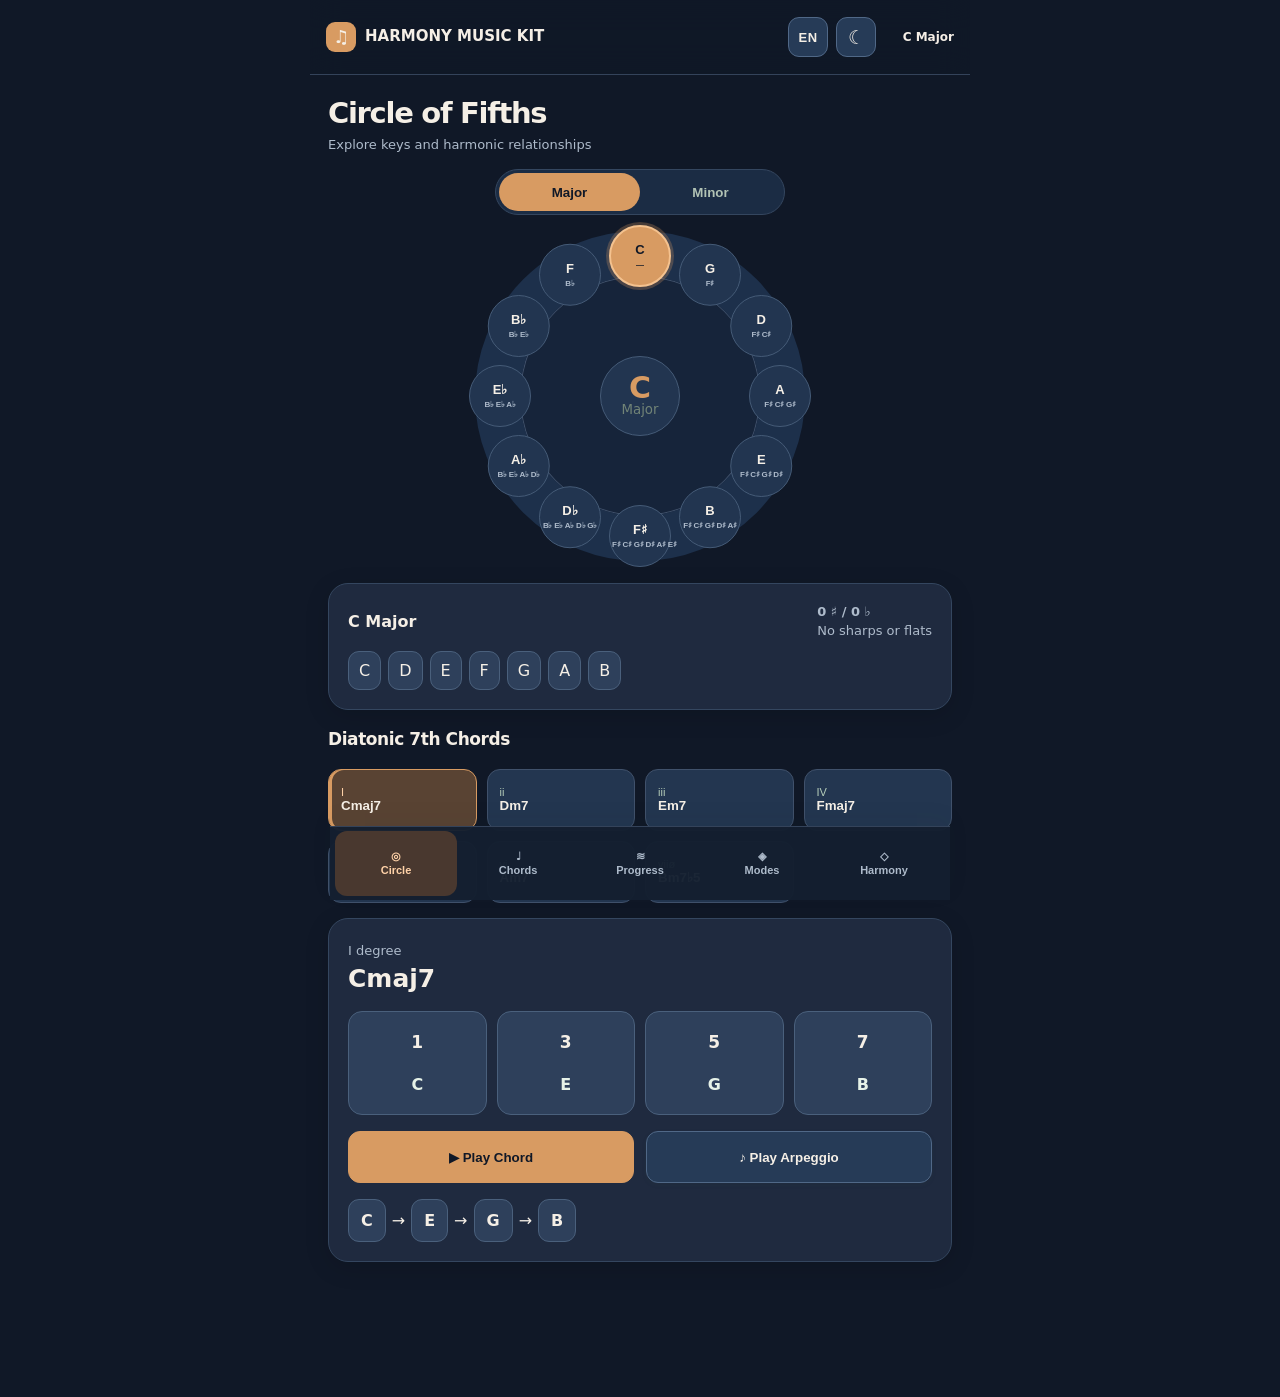
==== commit 8b3b1692: "Back to the EN/TR text button; brand never truncates The flag button was wider and cut the app name " ====
--- a/app/src/main/assets/index.html
+++ b/app/src/main/assets/index.html
@@ -321,28 +321,15 @@
 .sound-status{font-size:11px;min-height:15px;margin-top:6px;text-align:center}
 .credits{font-size:11px;line-height:1.45;margin:14px 2px 0}.credits summary{cursor:pointer}.credits p{margin:6px 0 0}
 
-/* v0.9.30: flag language menu */
-.lang-menu{position:relative;flex:none}
-.brand .logo{flex:none}
-@media(max-width:370px){.brand{font-size:11px!important}.header-right{gap:6px!important}}
-.header-right .lang-toggle{display:flex;align-items:center;justify-content:center;gap:3px;border:1px solid #D1DCE9;border-radius:11px;min-width:52px;min-height:40px;padding:0 7px;cursor:pointer}
-.flag{display:inline-block;width:24px;height:16px;border-radius:3px;overflow:hidden;flex:none;box-shadow:0 0 0 1px #0000001f}
-.flag svg{display:block;width:100%;height:100%}
-.lang-caret{font-size:10px;opacity:.7}
-.lang-list{position:absolute;top:calc(100% + 8px);right:0;min-width:168px;padding:6px;border-radius:14px;border:1px solid;z-index:30;box-shadow:0 12px 30px #0003}
-.lang-list[hidden]{display:none}
-.lang-list button{display:flex;align-items:center;gap:10px;width:100%;padding:10px 10px;border:0;border-radius:10px;background:transparent;font:inherit;font-size:14px;font-weight:700;text-align:left;cursor:pointer}
-.lang-list .lang-name{flex:1}.lang-list .lang-check{opacity:0;font-weight:900}.lang-list button.active .lang-check{opacity:1}
+/* v0.9.30: compact language toggle; brand never truncates */
+.header-right .lang-toggle{flex:none;border:1px solid #D1DCE9;border-radius:11px;min-width:40px;min-height:40px;font-size:13px;font-weight:800;letter-spacing:.04em;cursor:pointer}
 html[data-theme="light"] .lang-toggle{background:#E9EFF5!important;color:#202D40!important;border-color:#D1DCE9!important}
 html[data-theme="dark"] .lang-toggle{background:#263B57!important;color:#F5EFE6!important;border-color:#506887!important}
-html[data-theme="light"] .lang-list{background:#FFFFFF;border-color:#D7E0EA}
-html[data-theme="light"] .lang-list button{color:#202D40}html[data-theme="light"] .lang-list button:hover,html[data-theme="light"] .lang-list button.active{background:#F8E6D7}
-html[data-theme="light"] .lang-list .lang-check{color:#B9743F}
-html[data-theme="dark"] .lang-list{background:#1F2A3F;border-color:#40516B}
-html[data-theme="dark"] .lang-list button{color:#F5EFE6}html[data-theme="dark"] .lang-list button:hover,html[data-theme="dark"] .lang-list button.active{background:#2E405B}
-html[data-theme="dark"] .lang-list .lang-check{color:#D89B62}
-@media(max-width:390px){.header-right .lang-toggle{min-width:48px;min-height:37px;padding:0 5px}.flag{width:22px;height:15px}}
-</style></head><body><div class="app"><header><div class="brand"><span class="logo">♫</span>HARMONY&nbsp;<span>MUSIC KIT</span></div><div class="header-right"><div class="lang-menu"><button id="langToggle" type="button" class="lang-toggle" aria-haspopup="true" aria-expanded="false"></button><div id="langList" class="lang-list" role="menu" hidden><button type="button" role="menuitemradio" data-lang="en"><span class="flag" data-flag="en"></span><span class="lang-name">English</span><span class="lang-check">✓</span></button><button type="button" role="menuitemradio" data-lang="tr"><span class="flag" data-flag="tr"></span><span class="lang-name">Türkçe</span><span class="lang-check">✓</span></button></div></div><button id="themeToggle" type="button" aria-label="Change appearance" title="Appearance">☼</button><div id="headerKey" class="headkey">C Major<br>Explore · Listen · Understand</div></div></header>
+.brand .logo{flex:none}
+@media(max-width:430px){.brand{font-size:14px!important}.headkey{min-width:0!important}}
+@media(max-width:390px){.header-right .lang-toggle{min-width:37px;min-height:37px}.brand{font-size:12px!important}}
+@media(max-width:370px){.brand{font-size:11px!important}.header-right{gap:6px!important}}
+</style></head><body><div class="app"><header><div class="brand"><span class="logo">♫</span>HARMONY&nbsp;<span>MUSIC KIT</span></div><div class="header-right"><button id="langToggle" type="button" class="lang-toggle">EN</button><button id="themeToggle" type="button" aria-label="Change appearance" title="Appearance">☼</button><div id="headerKey" class="headkey">C Major<br>Explore · Listen · Understand</div></div></header>
 <section id="circlePage" class="page"><div class="hero"><h2 data-i18n="Circle of Fifths">Circle of Fifths</h2><div class="muted" data-i18n="Explore keys and harmonic relationships">Explore keys and harmonic relationships</div></div><div class="seg"><button data-mode="major" class="active" data-i18n="Major">Major</button><button data-mode="minor" data-i18n="Minor">Minor</button></div><div id="circle" class="circle"><div class="center"><b id="centerKey">C</b><small id="centerMode">Major</small></div></div><div class="card"><div class="speed"><b id="keyName">C Major</b><span id="signature" class="muted"></span></div><div id="scaleNotes" class="row" style="margin-top:10px"></div></div><h3 data-i18n="Diatonic 7th Chords">Diatonic 7th Chords</h3><div id="chords" class="grid"></div><div class="card"><div id="detail"></div><div class="play-actions"><button class="action action-primary" data-play="chord" data-i18n="▶ Play Chord">▶ Play Chord</button><button class="action action-secondary" data-play="up" data-i18n="♪ Play Arpeggio">♪ Play Arpeggio</button></div><div id="arpNotes" class="notes"></div></div></section>
 <section id="progressionsPage" class="page hide"><h2 data-i18n="Progressions">Progressions</h2><div id="progSub" class="muted"></div><label class="muted"><span data-i18n="Progression Key">Progression Key</span> <select id="progKey" aria-label="Progression Key - independent of Circle" data-i18n-aria="Progression Key - independent of Circle"></select> <small class="muted" style="display:block;font-weight:400;margin-bottom:12px" data-i18n="Independent of Circle · 12 Major + 12 Minor">Independent of Circle · 12 Major + 12 Minor</small></label><div id="progs"></div><div id="progHint" class="muted" style="text-align:center;margin:10px 0" data-i18n="Tap a progression to play it instantly.">Tap a progression to play it instantly.</div></section>
 <section id="modesPage" class="page hide"><h2 data-i18n="Modes Lab">Modes Lab</h2><div class="muted" data-i18n="Understand the character of every mode">Understand the character of every mode</div><div id="modesStandalone"></div></section><section id="harmonyPage" class="page hide">
@@ -695,17 +682,12 @@
 document.querySelector('#libraryArp').onclick=()=>{let my=++token;chordPitch(document.querySelector('#libraryRoot').value,LIBTYPES[+document.querySelector('#libraryType').value][2].split(' ')).forEach((n,i)=>setTimeout(()=>{if(my===token)toneMidi(n.midi,.4)},i*400))};libraryBuild();
 })();
 
-const FLAGS={
- en:'<svg viewBox="0 0 60 40" aria-hidden="true"><rect width="60" height="40" fill="#012169"/><path d="M0 0L60 40M60 0L0 40" stroke="#fff" stroke-width="8"/><path d="M0 0L60 40M60 0L0 40" stroke="#C8102E" stroke-width="3"/><path d="M30 0V40M0 20H60" stroke="#fff" stroke-width="12"/><path d="M30 0V40M0 20H60" stroke="#C8102E" stroke-width="7"/></svg>',
- tr:'<svg viewBox="0 0 30 20" aria-hidden="true"><rect width="30" height="20" fill="#E30A17"/><circle cx="10.625" cy="10" r="5" fill="#fff"/><circle cx="11.875" cy="10" r="4" fill="#E30A17"/><polygon points="14.583,10 19.106,8.531 16.311,12.378 16.311,7.647 19.106,11.494" fill="#fff"/></svg>'};
 function setLanguage(next){if(next===lang)return;lang=next;try{localStorage.setItem('hmk-lang',lang)}catch(e){}applyLanguage();rerenderForLanguage()}
 function applyLanguage(){
  document.documentElement.lang=lang;
  document.querySelectorAll('[data-i18n]').forEach(el=>{el.textContent=T(el.dataset.i18n)});
  document.querySelectorAll('[data-i18n-aria]').forEach(el=>el.setAttribute('aria-label',T(el.dataset.i18nAria)));
- const lb=document.querySelector('#langToggle');if(lb){lb.innerHTML=`<span class="flag">${FLAGS[lang]}</span><span class="lang-caret" aria-hidden="true">▾</span>`;lb.title=T('Language: {name}',{name:lang==='tr'?'Türkçe':'English'});lb.setAttribute('aria-label',lb.title)}
- document.querySelectorAll('[data-flag]').forEach(f=>{if(!f.innerHTML)f.innerHTML=FLAGS[f.dataset.flag]});
- document.querySelectorAll('[data-lang]').forEach(b=>{const on=b.dataset.lang===lang;b.classList.toggle('active',on);b.setAttribute('aria-checked',on)});
+ const lb=document.querySelector('#langToggle');if(lb){lb.textContent=lang.toUpperCase();lb.title=T('Language: {name}',{name:lang==='tr'?'Türkçe':'English'});lb.setAttribute('aria-label',lb.title)}
 }
 function rerenderForLanguage(){
  const d=degree;buildCircle();selectKey(ki);choose(d,false);
@@ -713,13 +695,7 @@
  const tt=document.querySelector('#libraryType'),v=tt.value;tt.innerHTML=LIBTYPES.map((x,i)=>`<option value="${i}">${T(x[0])}</option>`).join('');tt.value=v;libraryBuild();
  if(window.refreshHarmonyAppearance)window.refreshHarmonyAppearance();
 }
-(function initLangMenu(){
- const btn=document.querySelector('#langToggle'),list=document.querySelector('#langList');
- const close=()=>{list.hidden=true;btn.setAttribute('aria-expanded','false')};
- btn.onclick=e=>{e.stopPropagation();const open=list.hidden;list.hidden=!open;btn.setAttribute('aria-expanded',String(open));if(open){const cur=list.querySelector('.active');if(cur&&cur.focus)cur.focus()}};
- list.querySelectorAll('[data-lang]').forEach(b=>b.onclick=e=>{e.stopPropagation();close();setLanguage(b.dataset.lang);btn.focus&&btn.focus()});
- if(document.addEventListener){document.addEventListener('click',e=>{if(!list.hidden&&!list.contains(e.target))close()});document.addEventListener('keydown',e=>{if(e.key==='Escape'&&!list.hidden){close();btn.focus()}})}
-})();
+document.querySelector('#langToggle').onclick=()=>setLanguage(lang==='tr'?'en':'tr');
 applyLanguage();
 initHarmonyKeys();renderHarmony();renderModesStandalone();buildCircle();selectKey(0);
 setSoundMode(soundMode,false);
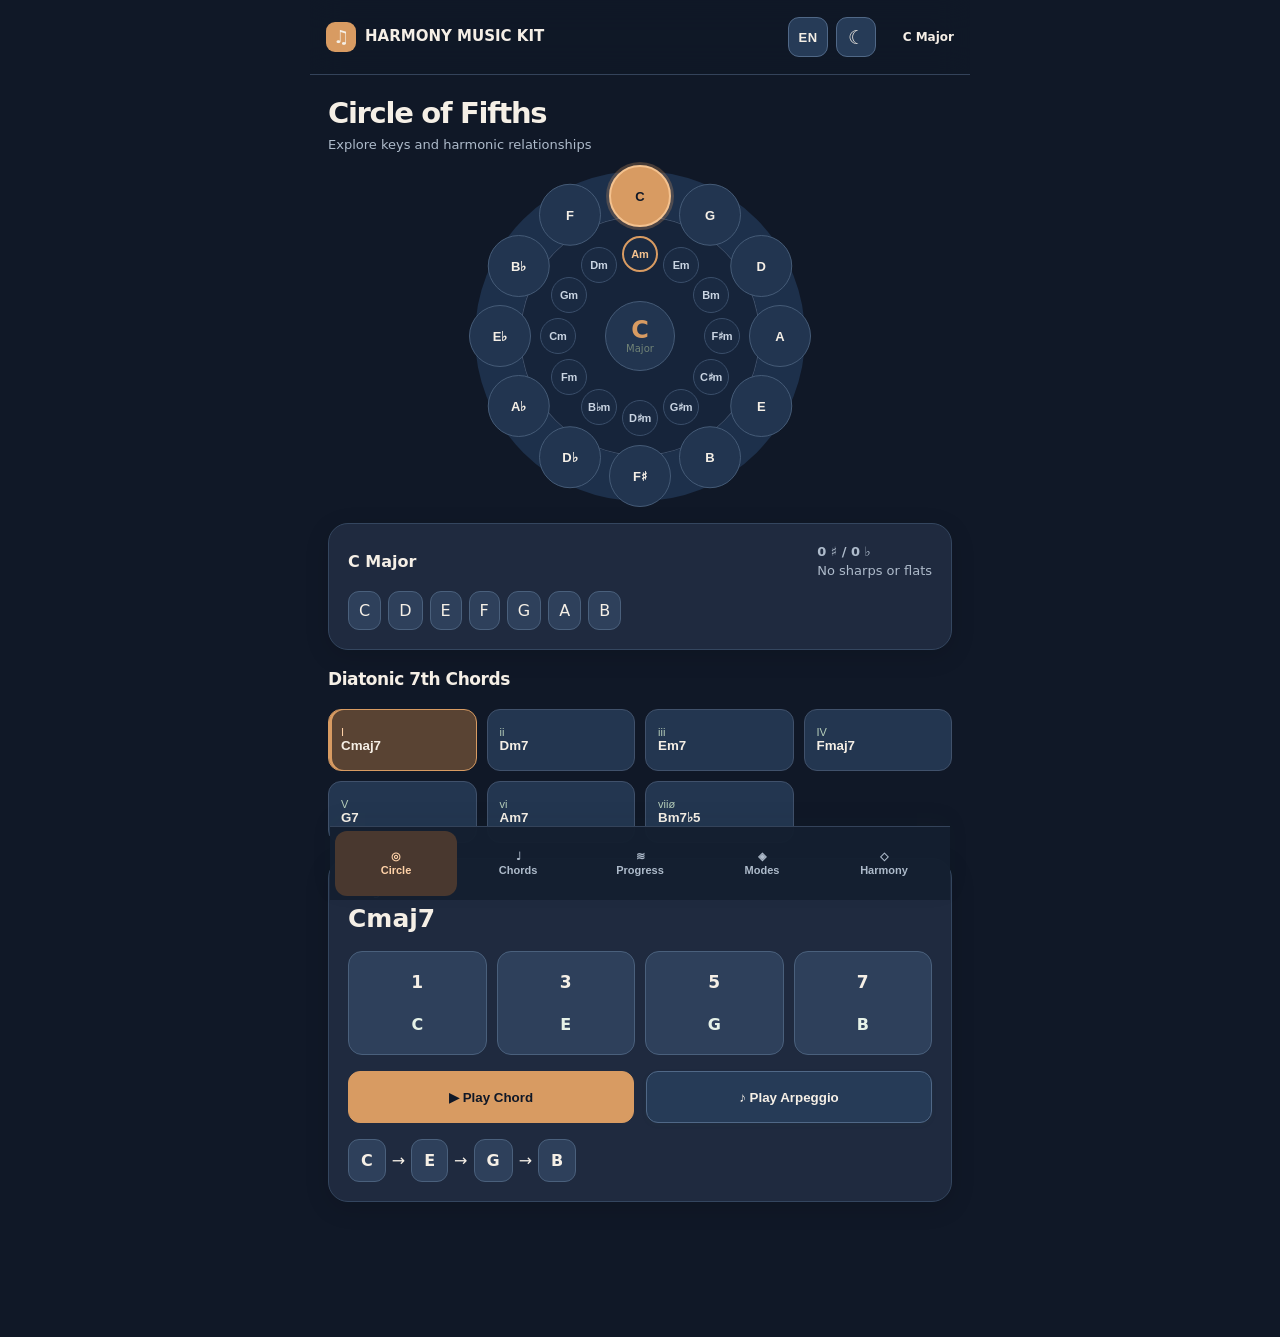
==== commit 7230f1a5: "v0.9.31 (web): two-ring circle, remembered state - Circle of Fifths shows majors outside and their r" ====
--- a/app/src/main/assets/index.html
+++ b/app/src/main/assets/index.html
@@ -1,4 +1,4 @@
-<!doctype html><html lang="en"><head><meta charset="utf-8"><meta name="viewport" content="width=device-width,initial-scale=1,viewport-fit=cover"><title>Harmony Music Kit 0.9.30</title><style>
+<!doctype html><html lang="en"><head><meta charset="utf-8"><meta name="viewport" content="width=device-width,initial-scale=1,viewport-fit=cover"><title>Harmony Music Kit 0.9.31</title><style>
 :root{--bg:#101613;--panel:#18241e;--card:#202f27;--line:#435849;--text:#f5f9ff;--muted:#b0b9a9;--blue:#b58b57;--cyan:#87b59a;--pink:#bf9b75;--green:#89b99c;--amber:#d4ab6d;--red:#ff506d}*{box-sizing:border-box}body{margin:0;background:linear-gradient(180deg,#121c18,#18221d);color:var(--text);font-family:Inter,system-ui,sans-serif}.app{max-width:620px;margin:auto;min-height:100vh;padding-bottom:84px}header{position:sticky;top:0;z-index:9;display:flex;align-items:center;justify-content:space-between;background:#04111dec;backdrop-filter:blur(16px);padding:14px 18px;border-bottom:1px solid #102f46}.brand{font-size:13px;letter-spacing:.16em;font-weight:900}.brand span{color:var(--cyan)}.headkey{font-size:12px;color:var(--muted);text-align:right}.page{padding:16px}.hide{display:none}.hero{text-align:center}.hero h2{margin:2px 0;font-size:20px}.muted{color:var(--muted);font-size:13px}.seg{display:grid;grid-template-columns:1fr 1fr;background:#26372c;border:1px solid var(--line);border-radius:999px;padding:3px;margin:14px auto;width:min(290px,90%)}.seg button{border:0;border-radius:999px;min-height:38px;background:transparent;color:var(--muted);font-weight:800}.seg button.active{background:linear-gradient(90deg,#1688ef,#29b6ff);color:white;box-shadow:0 4px 18px #1688ef55}.circle{width:330px;height:330px;margin:16px auto 22px;border:50px solid #0c2a40;border-radius:50%;position:relative;box-shadow:inset 0 0 0 2px #15547c,0 0 40px #009dff15}.keybtn{position:absolute;left:50%;top:50%;width:62px;height:62px;margin:-31px;border:1px solid #ffffff33;border-radius:50%;color:#fff;font-weight:900;line-height:1.02;padding:5px 2px;box-shadow:0 7px 16px #0007;text-shadow:0 1px 5px #000}.keybtn:nth-of-type(12n+1){background:linear-gradient(145deg,#ff784d,#c63f62)}.keybtn:nth-of-type(12n+2){background:linear-gradient(145deg,#23b879,#087c79)}.keybtn:nth-of-type(12n+3){background:linear-gradient(145deg,#268cff,#3158d5)}.keybtn:nth-of-type(12n+4){background:linear-gradient(145deg,#20bdb0,#14728c)}.keybtn:nth-of-type(12n+5){background:linear-gradient(145deg,#18a99d,#176777)}.keybtn:nth-of-type(12n+6){background:linear-gradient(145deg,#087d91,#174c72)}.keybtn:nth-of-type(12n+7){background:linear-gradient(145deg,#1662a9,#273d91)}.keybtn:nth-of-type(12n+8){background:linear-gradient(145deg,#2458c4,#45369b)}.keybtn:nth-of-type(12n+9){background:linear-gradient(145deg,#5441c1,#762f9f)}.keybtn:nth-of-type(12n+10){background:linear-gradient(145deg,#8c3ba8,#9e356f)}.keybtn:nth-of-type(12n+11){background:linear-gradient(145deg,#ba3b78,#b94054)}.keybtn:nth-of-type(12n+12){background:linear-gradient(145deg,#d55356,#c45c31)}.keybtn small{display:block;margin-top:4px;color:#f2f8ff;font-size:8px;font-weight:800;white-space:nowrap;letter-spacing:-.03em}.keybtn.active small{color:#fff}.keybtn.active{border:2px solid #fff;transform-origin:center;box-shadow:0 0 0 3px #b58b5788,0 0 25px #b58b57aa}.center{position:absolute;inset:80px;border-radius:50%;display:grid;place-items:center;background:radial-gradient(circle,#0d2c43,#16221c);border:1px solid #1a567d}.center b{font-size:30px;text-shadow:0 0 18px #b58b5788}.center small{display:block;color:#8eb7d0;text-align:center;margin-top:-34px}.card{background:linear-gradient(145deg,#0b2235,#071824);border:1px solid var(--line);border-radius:20px;padding:16px;margin:12px 0;box-shadow:0 14px 34px #0005}.card h3{margin:0 0 10px}.glow{box-shadow:0 0 0 1px #a3bc8755,0 12px 34px #008cff18}.degreeRow{display:grid;grid-template-columns:repeat(4,1fr);gap:9px;margin:14px 0}.degree{display:grid;place-items:center;aspect-ratio:1;border-radius:50%;font-size:18px;font-weight:900;border:1px solid}.d1{color:#55b7ff;border-color:#b58b57;background:#b58b5718}.d3{color:#dc78ff;border-color:#bf9b75;background:#bf9b7518}.d5{color:#ffc14b;border-color:#d4ab6d;background:#d4ab6d18}.d7{color:#52e5d5;border-color:#87b59a;background:#87b59a18}.flow{display:flex;align-items:center;justify-content:center;gap:7px;flex-wrap:wrap;margin:12px 0}.flowChord{min-width:76px;padding:12px 9px;border-radius:13px;text-align:center;background:#2b4335;border:1px solid #22506d;font-weight:900}.flowChord.hot{border-color:var(--amber);background:#6a410d55;color:#ffd37a}.flowChord.alt{border-color:var(--pink);background:#54205c55;color:#f3a5ff}.arrow{color:#7095ad;font-weight:900}.topicTabs{display:grid;grid-template-columns:repeat(5,1fr);gap:5px;background:#16221c;border:1px solid var(--line);padding:4px;border-radius:14px;margin:14px 0}.topicTabs button{border:0;background:transparent;color:var(--muted);padding:10px 4px;border-radius:10px;font-size:11px;font-weight:800}.topicTabs button.active{background:#6b8669;color:white}.why{border-left:3px solid var(--amber);padding:11px 12px;background:#d4ab6d10;border-radius:10px;margin-top:12px}.ab{display:grid;grid-template-columns:1fr 1fr;gap:8px}.legend{display:flex;justify-content:center;gap:12px;flex-wrap:wrap;margin-top:12px;font-size:11px;color:var(--muted)}.legend i{display:inline-block;width:9px;height:9px;border-radius:50%;margin-right:4px}.fretWrap{background:linear-gradient(90deg,#2c1b13,#5b3925,#2d1b13);padding:9px;border-radius:12px}.instTitle{display:flex;justify-content:space-between;align-items:center;margin-bottom:12px}.row{display:flex;gap:7px;flex-wrap:wrap}.pill{border:1px solid #1a4b6d;padding:7px 10px;border-radius:9px;background:#0b2a41}.grid{display:grid;grid-template-columns:repeat(2,1fr);gap:8px}.chord{min-height:62px;border:1px solid var(--line);border-radius:12px;background:#26372c;color:var(--text);text-align:left;padding:9px}.chord.active{border-color:#27a9ff;background:#0d3350;box-shadow:inset 3px 0 #28a9ff}.roman{display:block;color:#72a8ca;font-size:11px}.modes{display:grid;grid-template-columns:repeat(3,1fr);gap:7px}.action{min-height:48px;border:1px solid #24506e;border-radius:12px;background:#202f27;color:var(--text);font-weight:800}.action.active,.action:active{background:#0e4167;border-color:#2fb6ff}.speedbox{margin-top:14px;padding:13px;border:1px solid var(--line);border-radius:14px;background:#061724}.speed{display:flex;justify-content:space-between;align-items:center;gap:10px}input{width:100%;accent-color:#a3bc87}.notes{display:flex;align-items:center;gap:6px;flex-wrap:wrap;margin-top:13px}.note{padding:8px 10px;border:1px solid var(--line);border-radius:10px;font-weight:900;transition:.12s}.note.on{background:#a3bc87;color:white;border-color:#7ed2ff;transform:translateY(-3px);box-shadow:0 0 18px #a3bc8777}.prog,.lesson{width:100%;margin:6px 0;text-align:left;padding:15px;border:1px solid var(--line);border-radius:15px;background:#26372c;color:var(--text)}.prog b,.lesson b{font-size:16px}.prog.active{border-color:#a3bc87;background:#0c3452}.tabs{display:flex;gap:8px}.tabs button{flex:1}.piano{display:flex;height:150px;overflow:hidden;border-radius:10px;background:white}.pk{position:relative;flex:1;border-right:1px solid #aaa;background:#fff;color:#102030;font-size:10px;display:flex;align-items:flex-end;justify-content:center;padding-bottom:8px;transition:.1s}.pk.black{background:#111;color:#fff;height:92px;margin:0 -11px;z-index:2;border-radius:0 0 4px 4px}.pk.chordtone{background:#ccecff}.pk.black.chordtone{background:#174d74}.pk.playing{background:#a3bc87!important;color:white;box-shadow:inset 0 0 0 3px #7dd8ff}.fret{min-width:540px;display:grid;grid-template-columns:42px repeat(9,1fr);font-size:11px}.fc{height:40px;border-right:1px solid #476075;border-bottom:1px solid #476075;display:flex;align-items:center;justify-content:center}.dot{width:24px;height:24px;border-radius:50%;display:grid;place-items:center;background:#176fa8;color:white;font-size:9px;font-weight:900}.dot.playing{background:#29b6ff;box-shadow:0 0 16px #29b6ff;transform:scale(1.15)}nav{position:fixed;bottom:0;left:0;right:0;max-width:620px;margin:auto;display:grid;grid-template-columns:repeat(5,1fr);background:#16221cf5;border-top:1px solid #16384f;padding-bottom:max(5px,env(safe-area-inset-bottom));z-index:10}nav button{min-height:68px;border:0;background:transparent;color:#6f8da2;font-size:11px;font-weight:800}nav button.active{color:#27aaff;background:#0a2133}.logo{font-size:20px;margin-right:7px}@media(min-width:520px){.grid{grid-template-columns:repeat(4,1fr)}}
 .modeChooser{display:grid;grid-template-columns:repeat(2,1fr);gap:8px;margin:12px 0}.modeChoice{padding:11px 6px;border-radius:12px;border:1px solid var(--line);background:#081c2b;color:var(--text);font-weight:800}.modeChoice.active{border-color:var(--cyan);background:#0c4551}.formulaStrip,.modeNotes{display:flex;gap:6px;overflow-x:auto;padding:8px 0 12px}.formulaStep,.modeNote{min-width:39px;padding:9px 6px;text-align:center;border-radius:10px;background:#2b4335;border:1px solid #24516d;font-weight:900}.character{border-color:var(--amber)!important;color:#ffd67d!important;background:#70460d55!important}.modeCompare{border:1px solid #285069;background:#061725;border-radius:14px;padding:12px;margin-top:10px}.modeKeyRow{display:grid;grid-template-columns:54px 1fr 54px;gap:10px;align-items:center;text-align:center}.relativeList{display:grid;gap:8px;margin:14px 0}.relativeMode{display:flex;justify-content:space-between;align-items:center;padding:12px;border-radius:12px;border:1px solid var(--line);background:#081c2b;color:var(--text);text-align:left}.relativeMode span{font-size:11px;color:var(--muted)} 
 /* Studio palette — charcoal, olive, parchment and copper */
@@ -329,8 +329,19 @@
 @media(max-width:430px){.brand{font-size:14px!important}.headkey{min-width:0!important}}
 @media(max-width:390px){.header-right .lang-toggle{min-width:37px;min-height:37px}.brand{font-size:12px!important}}
 @media(max-width:370px){.brand{font-size:11px!important}.header-right{gap:6px!important}}
+
+/* v0.9.31: two-ring circle (majors outside, relative minors inside) */
+.keybtn{font-size:15px}
+.keybtn.minkey{width:36px!important;height:36px!important;margin:-18px!important;padding:0!important;font-size:11px!important;font-weight:800!important;letter-spacing:-.02em;border-radius:50%}
+html[data-theme="dark"] .keybtn.minkey:nth-of-type(n){background:#1A2A42!important;color:#C9D4E2!important;border-color:#3A4E6A!important}
+html[data-theme="light"] .keybtn.minkey:nth-of-type(n){background:#F4F7FB!important;color:#3A4A5E!important;border-color:#D3DEEA!important}
+html[data-theme="dark"] .keybtn.active:nth-of-type(n),html[data-theme="dark"] .keybtn.minkey.active:nth-of-type(n){background:#D89B62!important;color:#101827!important;border-color:#F4C28F!important}
+html[data-theme="light"] .keybtn.active:nth-of-type(n),html[data-theme="light"] .keybtn.minkey.active:nth-of-type(n){background:#D99054!important;color:#182231!important;border-color:#B9743F!important}
+html[data-theme="dark"] .keybtn.related:nth-of-type(n){border:2px solid #D89B62!important;color:#F4C28F!important}
+html[data-theme="light"] .keybtn.related:nth-of-type(n){border:2px solid #B9743F!important;color:#8B4C26!important}
+.center{top:50%!important;left:50%!important;right:auto!important;bottom:auto!important;width:70px;height:70px;margin:-35px;display:flex!important;flex-direction:column;align-items:center;justify-content:center;gap:2px}.center b{font-size:24px!important;line-height:1}.center small{font-size:10px;line-height:1;margin-top:0!important}
 </style></head><body><div class="app"><header><div class="brand"><span class="logo">♫</span>HARMONY&nbsp;<span>MUSIC KIT</span></div><div class="header-right"><button id="langToggle" type="button" class="lang-toggle">EN</button><button id="themeToggle" type="button" aria-label="Change appearance" title="Appearance">☼</button><div id="headerKey" class="headkey">C Major<br>Explore · Listen · Understand</div></div></header>
-<section id="circlePage" class="page"><div class="hero"><h2 data-i18n="Circle of Fifths">Circle of Fifths</h2><div class="muted" data-i18n="Explore keys and harmonic relationships">Explore keys and harmonic relationships</div></div><div class="seg"><button data-mode="major" class="active" data-i18n="Major">Major</button><button data-mode="minor" data-i18n="Minor">Minor</button></div><div id="circle" class="circle"><div class="center"><b id="centerKey">C</b><small id="centerMode">Major</small></div></div><div class="card"><div class="speed"><b id="keyName">C Major</b><span id="signature" class="muted"></span></div><div id="scaleNotes" class="row" style="margin-top:10px"></div></div><h3 data-i18n="Diatonic 7th Chords">Diatonic 7th Chords</h3><div id="chords" class="grid"></div><div class="card"><div id="detail"></div><div class="play-actions"><button class="action action-primary" data-play="chord" data-i18n="▶ Play Chord">▶ Play Chord</button><button class="action action-secondary" data-play="up" data-i18n="♪ Play Arpeggio">♪ Play Arpeggio</button></div><div id="arpNotes" class="notes"></div></div></section>
+<section id="circlePage" class="page"><div class="hero"><h2 data-i18n="Circle of Fifths">Circle of Fifths</h2><div class="muted" data-i18n="Explore keys and harmonic relationships">Explore keys and harmonic relationships</div></div><div id="circle" class="circle" role="group" aria-label="Circle of Fifths" data-i18n-aria="Circle of Fifths"><div class="center"><b id="centerKey">C</b><small id="centerMode">Major</small></div></div><div class="card"><div class="speed"><b id="keyName">C Major</b><span id="signature" class="muted"></span></div><div id="scaleNotes" class="row" style="margin-top:10px"></div></div><h3 data-i18n="Diatonic 7th Chords">Diatonic 7th Chords</h3><div id="chords" class="grid"></div><div class="card"><div id="detail"></div><div class="play-actions"><button class="action action-primary" data-play="chord" data-i18n="▶ Play Chord">▶ Play Chord</button><button class="action action-secondary" data-play="up" data-i18n="♪ Play Arpeggio">♪ Play Arpeggio</button></div><div id="arpNotes" class="notes"></div></div></section>
 <section id="progressionsPage" class="page hide"><h2 data-i18n="Progressions">Progressions</h2><div id="progSub" class="muted"></div><label class="muted"><span data-i18n="Progression Key">Progression Key</span> <select id="progKey" aria-label="Progression Key - independent of Circle" data-i18n-aria="Progression Key - independent of Circle"></select> <small class="muted" style="display:block;font-weight:400;margin-bottom:12px" data-i18n="Independent of Circle · 12 Major + 12 Minor">Independent of Circle · 12 Major + 12 Minor</small></label><div id="progs"></div><div id="progHint" class="muted" style="text-align:center;margin:10px 0" data-i18n="Tap a progression to play it instantly.">Tap a progression to play it instantly.</div></section>
 <section id="modesPage" class="page hide"><h2 data-i18n="Modes Lab">Modes Lab</h2><div class="muted" data-i18n="Understand the character of every mode">Understand the character of every mode</div><div id="modesStandalone"></div></section><section id="harmonyPage" class="page hide">
 <h2 data-i18n="Harmony Lab">Harmony Lab</h2><div class="muted" data-i18n="Explore the language of harmony">Explore the language of harmony</div><div class="harmony-key-controls"><label for="harmonyKey" data-i18n="Harmony Key">Harmony Key</label><select id="harmonyKey" aria-label="Harmony key" data-i18n-aria="Harmony key"></select><span class="muted" data-i18n="Independent of Circle">Independent of Circle</span></div>
@@ -459,11 +470,12 @@
 function classicTone(m,len=2,vol=.075){try{audio=audio||new(window.AudioContext||window.webkitAudioContext)();if(audio.state==='suspended')audio.resume();let o=audio.createOscillator(),g=audio.createGain(),t=audio.currentTime;o.type='triangle';o.frequency.value=440*Math.pow(2,(m-69)/12);g.gain.setValueAtTime(.0001,t);g.gain.exponentialRampToValueAtTime(vol,t+.035);g.gain.setValueAtTime(vol*.66,t+Math.max(.09,len-.2));g.gain.exponentialRampToValueAtTime(.0001,t+len);o.connect(g);g.connect(audio.destination);o.start(t);o.stop(t+len+.02)}catch(e){}}
 function tone(n,len=.6){toneMidi(60+pc(n),len)}
 function circleTones(d){let root=data()[ki][2][d],quality=QUAL[mode][d],f=quality==='maj7'?['1','3','5','7']:quality==='m7'?['1','♭3','5','♭7']:quality==='7'?['1','3','5','♭7']:['1','♭3','♭5','♭7'];return chordPitch(root,f)}
-function buildCircle(){circle.querySelectorAll('.keybtn').forEach(x=>x.remove());data().forEach((k,i)=>{let b=document.createElement('button');b.className='keybtn';let sd=SIGDETAIL[mode][i][1]; b.innerHTML=`<span>${k[0]}</span><small>${sd==='No sharps or flats'?'—':sd.replaceAll(' · ',' ')}</small>`;let a=i*30-90;b.style.transform=`rotate(${a}deg) translate(140px) rotate(${-a}deg)`;b.onclick=()=>selectKey(i);circle.appendChild(b)})}
+// Outer ring: 12 major keys. Inner ring: the relative minor of each (same index = same key signature).
+function buildCircle(){circle.querySelectorAll('.keybtn').forEach(x=>x.remove());['major','minor'].forEach(m=>KEYDATA[m].forEach((k,i)=>{let b=document.createElement('button');b.type='button';b.className='keybtn'+(m==='minor'?' minkey':'');b.dataset.mode=m;b.dataset.i=i;b.innerHTML=`<span>${k[0]}${m==='minor'?'m':''}</span>`;b.setAttribute('aria-label',k[0]+' '+modeWord(m));let a=i*30-90,r=m==='minor'?82:140;b.style.transform=`rotate(${a}deg) translate(${r}px) rotate(${-a}deg)`;b.onclick=()=>{mode=m;selectKey(i)};circle.appendChild(b)}))}
 function light(n){activePc=n==null?null:pc(n);document.querySelectorAll('.note').forEach(x=>x.classList.toggle('on',x.dataset.pc==activePc));renderInstrument()}function playChord(cancelSequence=true){if(cancelSequence)token++;activePc=null;playVoicing(circleTones(degree));renderInstrument()}function renderNotes(a){document.querySelector('#arpNotes').innerHTML=a.map((n,i)=>`<span class="note" data-note="${i}" data-pc="${pc(n)}">${n}</span>${i<a.length-1?'→':''}`).join('')}function arpSequence(m){let t=circleTones(degree).map(n=>({name:n.name,midi:n.midi+12}));return m==='ud'?[...t,...t.slice(0,-1).reverse()]:t}
 function playArp(m){let seq=arpSequence(m),a=seq.map(x=>x.name);let beat=60000/bpm,my=++token;renderNotes(a);seq.forEach(({name:n,midi},i)=>setTimeout(()=>{if(my!==token)return;light(n);toneMidi(midi,Math.min(.6,beat/1000*.82));if(i===a.length-1)setTimeout(()=>{if(my===token){activePc=null;renderInstrument()}},beat*.8)},i*beat))}
 function choose(d,play=true){degree=d;activePc=null;let a=notes(d),degrees=circleTones(d).map(n=>n.formula);document.querySelectorAll('.chord').forEach((x,i)=>x.classList.toggle('active',i===d));document.querySelector('#detail').innerHTML=`<span class="muted">${T('{roman} degree',{roman:ROM[mode][d]})}</span><div style="font-size:25px;font-weight:900">${cn(d)}</div><div class="degreeRow"><div class="degree d1">${degrees[0]}<br><small>${a[0]}</small></div><div class="degree d3">${degrees[1]}<br><small>${a[1]}</small></div><div class="degree d5">${degrees[2]}<br><small>${a[2]}</small></div><div class="degree d7">${degrees[3]}<br><small>${a[3]}</small></div></div>`;renderNotes(a);renderInstrument();if(play)playChord()}
-function selectKey(i){ki=i;token++;activePc=null;document.querySelectorAll('.keybtn').forEach((b,j)=>b.classList.toggle('active',i===j));let k=data()[i],label=k[0]+' '+modeWord(mode);document.querySelector('#centerKey').textContent=k[0];document.querySelector('#centerMode').textContent=modeWord(mode);document.querySelector('#headerKey').innerHTML='<strong>'+label+'</strong>';document.querySelector('#keyName').textContent=label;document.querySelector('#signature').innerHTML=`<b>${sig()[0]}</b><br>${T(sig()[1])}`;document.querySelector('#scaleNotes').innerHTML=k[2].map(n=>`<span class="pill">${n}</span>`).join('');document.querySelector('#chords').innerHTML=k[2].map((n,d)=>`<button class="chord" data-chord="${d}"><span class="roman">${ROM[mode][d]}</span><b>${cn(d)}</b></button>`).join('');document.querySelectorAll('[data-chord]').forEach(b=>b.onclick=()=>choose(+b.dataset.chord));renderProgs();choose(0,false)}
+function selectKey(i){ki=i;token++;activePc=null;document.querySelectorAll('.keybtn').forEach(b=>{const same=+b.dataset.i===i;b.classList.toggle('active',same&&b.dataset.mode===mode);b.classList.toggle('related',same&&b.dataset.mode!==mode);b.setAttribute('aria-pressed',same&&b.dataset.mode===mode)});saveState();let k=data()[i],label=k[0]+' '+modeWord(mode);document.querySelector('#centerKey').textContent=k[0];document.querySelector('#centerMode').textContent=modeWord(mode);document.querySelector('#headerKey').innerHTML='<strong>'+label+'</strong>';document.querySelector('#keyName').textContent=label;document.querySelector('#signature').innerHTML=`<b>${sig()[0]}</b><br>${T(sig()[1])}`;document.querySelector('#scaleNotes').innerHTML=k[2].map(n=>`<span class="pill">${n}</span>`).join('');document.querySelector('#chords').innerHTML=k[2].map((n,d)=>`<button class="chord" data-chord="${d}"><span class="roman">${ROM[mode][d]}</span><b>${cn(d)}</b></button>`).join('');document.querySelectorAll('[data-chord]').forEach(b=>b.onclick=()=>choose(+b.dataset.chord));renderProgs();choose(0,false)}
 function progressions(){return progMode==='major'?[['ii – V – I',[1,4,0],'The essential jazz cadence.'],['I – vi – ii – V',[0,5,1,4],'Classic turnaround.'],['iii – vi – ii – V – I',[2,5,1,4,0],'Circle movement back to tonic.'],['IV – V – I',[3,4,0],'Classic major-key resolution.'],['I – IV – V – I',[0,3,4,0],'Fundamental tonic–subdominant–dominant movement.'],['vi – ii – V – I',[5,1,4,0],'Minor-start turnaround.'],['I – V – vi – IV',[0,4,5,3],'Popular four-chord progression.'],['ii – V – I – vi',[1,4,0,5],'Jazz cadence extended to a turnaround.']]:[['iiø – v – i',[1,4,0],'Natural-minor diatonic cadence: the v chord is minor. Classical/jazz minor iiø–V7–i uses a raised leading tone and is not represented by this natural-minor example.'],['i – iv – v – i',[0,3,4,0],'A core natural-minor movement.'],['i – VI – VII – i',[0,5,6,0],'Strong modal minor movement.'],['i – VII – VI – VII',[0,6,5,6],'Descending natural-minor color.'],['i – iv – VII – III',[0,3,6,2],'Natural-minor diatonic movement.'],['VI – VII – i',[5,6,0],'Natural-minor ascending resolution.']]}
 let progKi=0,progMode='major',selectedProg=null;
 function progIndex(){return progKi}
@@ -635,10 +647,9 @@
  document.querySelector('#guidePlay').onclick=()=>{let my=++token;tones.forEach((n,i)=>setTimeout(()=>{if(my===token)toneMidi(n.midi+12,.4)},i*400));setTimeout(()=>{if(my===token)playVoicing(tones)},tones.length*400+250)};
 }
 document.querySelectorAll('[data-htopic]').forEach(b=>b.onclick=()=>{htopic=b.dataset.htopic;document.querySelectorAll('[data-htopic]').forEach(x=>x.classList.toggle('active',x===b));renderHarmony()});
-document.querySelectorAll('[data-mode]').forEach(b=>b.onclick=()=>{mode=b.dataset.mode;ki=0;document.querySelectorAll('[data-mode]').forEach(x=>x.classList.toggle('active',x===b));buildCircle();selectKey(0)});
 document.querySelectorAll('[data-play]').forEach(b=>b.onclick=()=>b.dataset.play==='chord'?playChord():playArp(b.dataset.play));
 document.querySelectorAll('[data-iplay]').forEach(b=>b.onclick=()=>b.dataset.iplay==='chord'?playChord():playArp(b.dataset.iplay));
-document.querySelectorAll('[data-nav]').forEach(b=>b.onclick=()=>{currentPage=b.dataset.nav;document.querySelector('#headerKey').classList.toggle('hide',b.dataset.nav!=='circle');hmkStop();token++;document.querySelectorAll('nav button').forEach(x=>x.classList.toggle('active',x===b));['circle','chords','progressions','modes','harmony'].forEach(x=>document.querySelector('#'+x+'Page').classList.toggle('hide',x!==b.dataset.nav));if(b.dataset.nav==='chords'){libraryBuild();renderInstrument()};if(b.dataset.nav==='modes')renderModesStandalone()});
+document.querySelectorAll('[data-nav]').forEach(b=>b.onclick=()=>{currentPage=b.dataset.nav;saveState();document.querySelector('#headerKey').classList.toggle('hide',b.dataset.nav!=='circle');hmkStop();token++;document.querySelectorAll('nav button').forEach(x=>x.classList.toggle('active',x===b));['circle','chords','progressions','modes','harmony'].forEach(x=>document.querySelector('#'+x+'Page').classList.toggle('hide',x!==b.dataset.nav));if(b.dataset.nav==='chords'){libraryBuild();renderInstrument()};if(b.dataset.nav==='modes')renderModesStandalone()});
 document.querySelectorAll('[data-inst]').forEach(b=>b.onclick=()=>{const want=b.dataset.inst==='guitar'?'guitar':'piano';if(want!==soundMode)setSoundMode(want,false)});
 
 const LIBTYPES=[
@@ -676,12 +687,25 @@
 let rr=document.querySelector('#libraryRoot'),tt=document.querySelector('#libraryType');
 rr.innerHTML=LIBROOTS.map(x=>`<option value="${x}">${x}</option>`).join('');
 tt.innerHTML=LIBTYPES.map((x,i)=>`<option value="${i}">${T(x[0])}</option>`).join('');
-rr.onchange=libraryBuild;tt.onchange=libraryBuild;
+rr.onchange=()=>{libraryBuild();saveState()};tt.onchange=()=>{libraryBuild();saveState()};
 
 document.querySelector('#libraryPlay').onclick=()=>{token++;playVoicing(chordPitch(document.querySelector('#libraryRoot').value,LIBTYPES[+document.querySelector('#libraryType').value][2].split(' ')))};
 document.querySelector('#libraryArp').onclick=()=>{let my=++token;chordPitch(document.querySelector('#libraryRoot').value,LIBTYPES[+document.querySelector('#libraryType').value][2].split(' ')).forEach((n,i)=>setTimeout(()=>{if(my===token)toneMidi(n.midi,.4)},i*400))};libraryBuild();
 })();
 
+const STATE_KEY='hmk-state';
+function loadState(){try{return JSON.parse(localStorage.getItem(STATE_KEY))||{}}catch(e){return {}}}
+let restoring=true;
+function saveState(){if(restoring)return;try{const r=document.querySelector('#libraryRoot'),t=document.querySelector('#libraryType');localStorage.setItem(STATE_KEY,JSON.stringify({page:currentPage,mode,ki,root:r&&r.value,type:t&&t.value}))}catch(e){}}
+function restoreState(){const st=loadState();
+ if((st.mode==='major'||st.mode==='minor')&&Number.isInteger(st.ki)&&st.ki>=0&&st.ki<12){mode=st.mode;selectKey(st.ki)}
+ const r=document.querySelector('#libraryRoot'),t=document.querySelector('#libraryType');
+ if(r&&st.root&&[...r.options].some(o=>o.value===st.root))r.value=st.root;
+ if(t&&st.type!=null&&+st.type>=0&&+st.type<LIBTYPES.length)t.value=String(st.type);
+ if(r||t)libraryBuild();
+ restoring=false;
+ const nb=st.page&&document.querySelector(`nav [data-nav="${st.page}"]`);if(nb&&st.page!=='circle')nb.click();
+}
 function setLanguage(next){if(next===lang)return;lang=next;try{localStorage.setItem('hmk-lang',lang)}catch(e){}applyLanguage();rerenderForLanguage()}
 function applyLanguage(){
  document.documentElement.lang=lang;
@@ -699,14 +723,16 @@
 applyLanguage();
 initHarmonyKeys();renderHarmony();renderModesStandalone();buildCircle();selectKey(0);
 setSoundMode(soundMode,false);
-
+restoreState();
+
+function syncAndroidBars(theme){try{const a=window.AndroidAppearance;if(!a||!a.setBars)return;const hex=c=>{const m=(c||'').match(/\d+/g);return m?'#'+m.slice(0,3).map(x=>(+x).toString(16).padStart(2,'0')).join(''):null};const top=hex(getComputedStyle(document.body).backgroundColor),nav=document.querySelector('nav'),bottom=nav?hex(getComputedStyle(nav).backgroundColor):top;if(top)a.setBars(top,bottom||top,theme==='light')}catch(e){}}
 // Appearance preference; dark is the default for new visitors. No billing or account features.
 (function(){
  const themes=['dark','light','system'];let preference='dark';
  try{let stored=localStorage.getItem('harmony-theme');if(themes.includes(stored))preference=stored}catch(e){}
  const mq=window.matchMedia?window.matchMedia('(prefers-color-scheme: dark)'):null;
  const nativeDark=()=>{try{return window.AndroidAppearance && window.AndroidAppearance.isDarkMode()}catch(e){return null}};
- function apply(){let osDark=nativeDark();let actual=preference==='system'?(osDark===null?(mq&&mq.matches?'dark':'light'):(osDark?'dark':'light')):preference;document.documentElement.dataset.theme=actual;let b=document.querySelector('#themeToggle');if(b){b.textContent=preference==='system'?'◐':preference==='light'?'☼':'☾';b.title=T('Appearance: {p} (tap to change)',{p:T(preference)});b.setAttribute('aria-label',T('Appearance: {p}. Tap to change',{p:T(preference)}))}}
+ function apply(){let osDark=nativeDark();let actual=preference==='system'?(osDark===null?(mq&&mq.matches?'dark':'light'):(osDark?'dark':'light')):preference;document.documentElement.dataset.theme=actual;syncAndroidBars(actual);let b=document.querySelector('#themeToggle');if(b){b.textContent=preference==='system'?'◐':preference==='light'?'☼':'☾';b.title=T('Appearance: {p} (tap to change)',{p:T(preference)});b.setAttribute('aria-label',T('Appearance: {p}. Tap to change',{p:T(preference)}))}}
  document.querySelector('#themeToggle').onclick=()=>{preference=themes[(themes.indexOf(preference)+1)%themes.length];try{localStorage.setItem('harmony-theme',preference)}catch(e){}apply()};
  window.refreshHarmonyAppearance=apply; if(mq){if(mq.addEventListener)mq.addEventListener('change',apply);else if(mq.addListener)mq.addListener(apply)}apply();
 })();
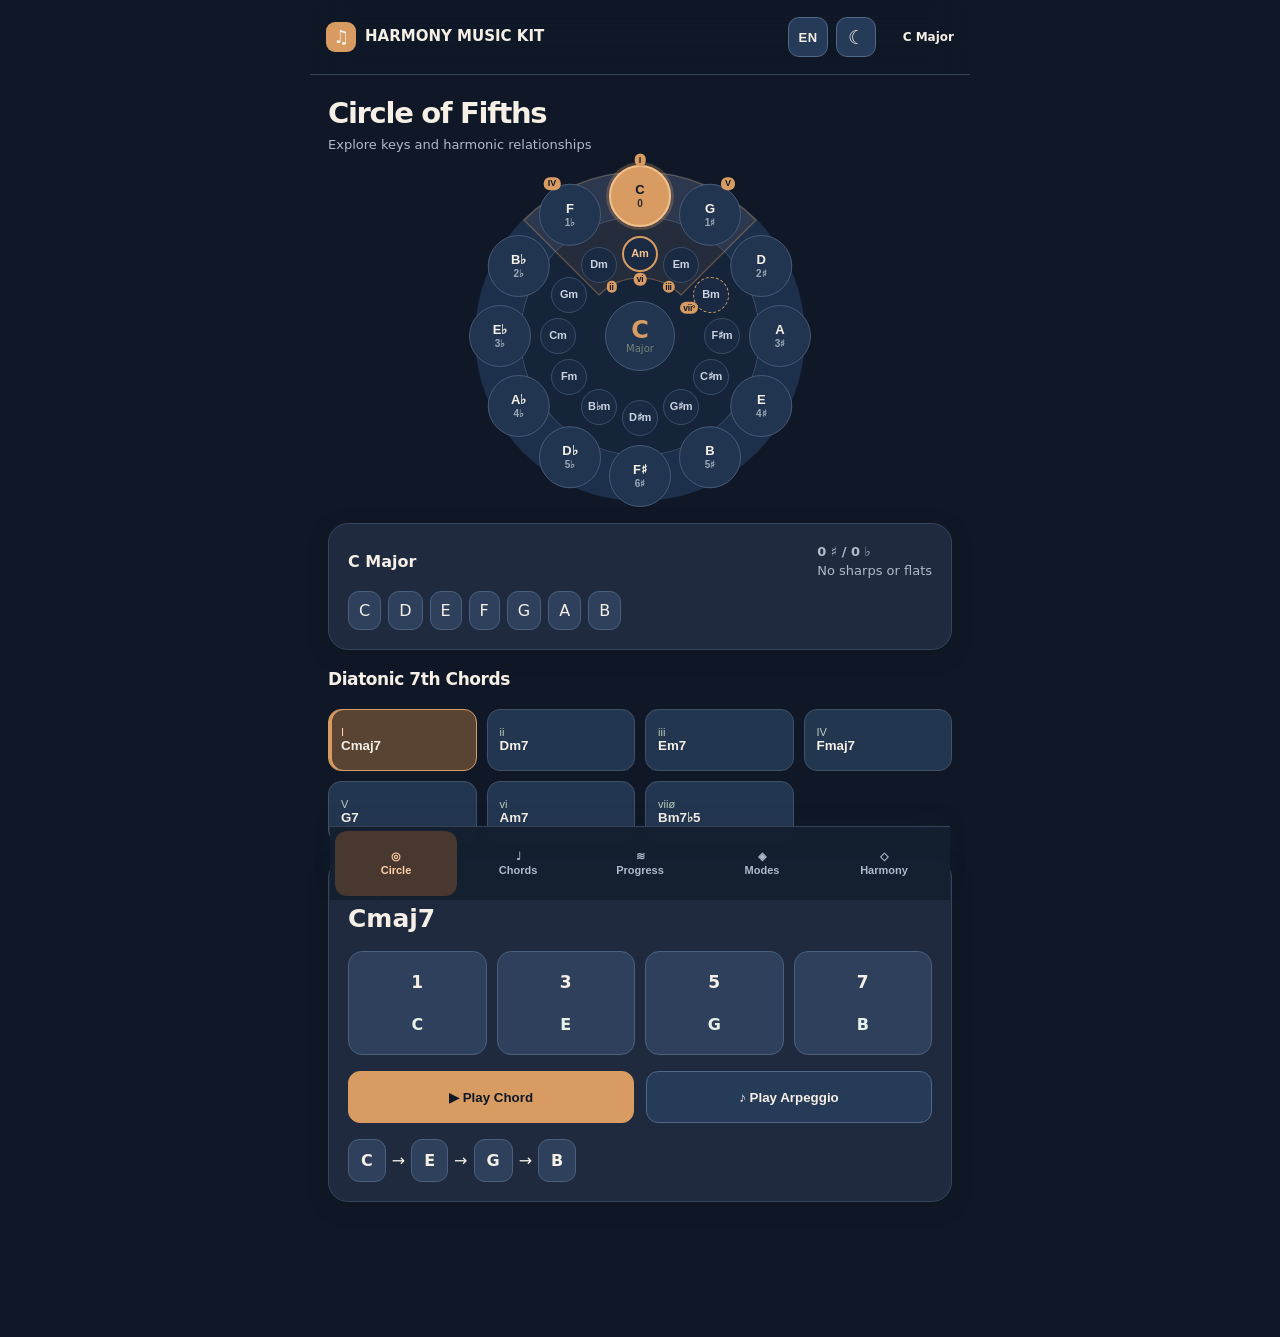
==== commit b882873b: "Circle: diatonic wedge, degree badges, key-signature counts - A shaded wedge marks the selected key'" ====
--- a/app/src/main/assets/index.html
+++ b/app/src/main/assets/index.html
@@ -340,6 +340,25 @@
 html[data-theme="dark"] .keybtn.related:nth-of-type(n){border:2px solid #D89B62!important;color:#F4C28F!important}
 html[data-theme="light"] .keybtn.related:nth-of-type(n){border:2px solid #B9743F!important;color:#8B4C26!important}
 .center{top:50%!important;left:50%!important;right:auto!important;bottom:auto!important;width:70px;height:70px;margin:-35px;display:flex!important;flex-direction:column;align-items:center;justify-content:center;gap:2px}.center b{font-size:24px!important;line-height:1}.center small{font-size:10px;line-height:1;margin-top:0!important}
+
+/* v0.9.31: diatonic wedge, degree badges, key-signature counts */
+.circle{overflow:visible}
+.wedge{position:absolute;left:50%;top:50%;width:360px;height:360px;margin:-180px;pointer-events:none;overflow:visible;z-index:0}
+.wedge-rot{transition:transform .35s ease}
+@media(prefers-reduced-motion:reduce){.wedge-rot{transition:none}}
+html[data-theme="dark"] .wedge-fill{fill:#D89B6214;stroke:#D89B6266;stroke-width:1.2}
+html[data-theme="light"] .wedge-fill{fill:#B9743F14;stroke:#B9743F55;stroke-width:1.2}
+.keybtn{z-index:1;overflow:visible}
+.keybtn>span:first-child{display:block;line-height:1.05}
+.keybtn .sigc{display:block;font-size:10px!important;font-weight:700;letter-spacing:0;margin-top:2px!important;line-height:1;opacity:.85}
+.keybtn .deg{position:absolute;transform:translate(-50%,-50%);z-index:2;font-size:9px;font-weight:800;line-height:1;padding:2px 4px;border-radius:6px;white-space:nowrap;pointer-events:none}
+.keybtn.minkey .deg{font-size:8.5px;padding:2px 3px}
+html[data-theme="dark"] .keybtn .deg{background:#D89B62;color:#101827}
+html[data-theme="light"] .keybtn .deg{background:#B9743F;color:#fff}
+html[data-theme="dark"] .keybtn.dim-slot:nth-of-type(n){border:1.5px dashed #D89B62!important}
+html[data-theme="light"] .keybtn.dim-slot:nth-of-type(n){border:1.5px dashed #B9743F!important}
+html[data-theme="dark"] .keybtn.degsel:not(.active):nth-of-type(n){box-shadow:0 0 0 3px #D89B6266!important}
+html[data-theme="light"] .keybtn.degsel:not(.active):nth-of-type(n){box-shadow:0 0 0 3px #B9743F55!important}
 </style></head><body><div class="app"><header><div class="brand"><span class="logo">♫</span>HARMONY&nbsp;<span>MUSIC KIT</span></div><div class="header-right"><button id="langToggle" type="button" class="lang-toggle">EN</button><button id="themeToggle" type="button" aria-label="Change appearance" title="Appearance">☼</button><div id="headerKey" class="headkey">C Major<br>Explore · Listen · Understand</div></div></header>
 <section id="circlePage" class="page"><div class="hero"><h2 data-i18n="Circle of Fifths">Circle of Fifths</h2><div class="muted" data-i18n="Explore keys and harmonic relationships">Explore keys and harmonic relationships</div></div><div id="circle" class="circle" role="group" aria-label="Circle of Fifths" data-i18n-aria="Circle of Fifths"><div class="center"><b id="centerKey">C</b><small id="centerMode">Major</small></div></div><div class="card"><div class="speed"><b id="keyName">C Major</b><span id="signature" class="muted"></span></div><div id="scaleNotes" class="row" style="margin-top:10px"></div></div><h3 data-i18n="Diatonic 7th Chords">Diatonic 7th Chords</h3><div id="chords" class="grid"></div><div class="card"><div id="detail"></div><div class="play-actions"><button class="action action-primary" data-play="chord" data-i18n="▶ Play Chord">▶ Play Chord</button><button class="action action-secondary" data-play="up" data-i18n="♪ Play Arpeggio">♪ Play Arpeggio</button></div><div id="arpNotes" class="notes"></div></div></section>
 <section id="progressionsPage" class="page hide"><h2 data-i18n="Progressions">Progressions</h2><div id="progSub" class="muted"></div><label class="muted"><span data-i18n="Progression Key">Progression Key</span> <select id="progKey" aria-label="Progression Key - independent of Circle" data-i18n-aria="Progression Key - independent of Circle"></select> <small class="muted" style="display:block;font-weight:400;margin-bottom:12px" data-i18n="Independent of Circle · 12 Major + 12 Minor">Independent of Circle · 12 Major + 12 Minor</small></label><div id="progs"></div><div id="progHint" class="muted" style="text-align:center;margin:10px 0" data-i18n="Tap a progression to play it instantly.">Tap a progression to play it instantly.</div></section>
@@ -471,10 +490,25 @@
 function tone(n,len=.6){toneMidi(60+pc(n),len)}
 function circleTones(d){let root=data()[ki][2][d],quality=QUAL[mode][d],f=quality==='maj7'?['1','3','5','7']:quality==='m7'?['1','♭3','5','♭7']:quality==='7'?['1','3','5','♭7']:['1','♭3','♭5','♭7'];return chordPitch(root,f)}
 // Outer ring: 12 major keys. Inner ring: the relative minor of each (same index = same key signature).
-function buildCircle(){circle.querySelectorAll('.keybtn').forEach(x=>x.remove());['major','minor'].forEach(m=>KEYDATA[m].forEach((k,i)=>{let b=document.createElement('button');b.type='button';b.className='keybtn'+(m==='minor'?' minkey':'');b.dataset.mode=m;b.dataset.i=i;b.innerHTML=`<span>${k[0]}${m==='minor'?'m':''}</span>`;b.setAttribute('aria-label',k[0]+' '+modeWord(m));let a=i*30-90,r=m==='minor'?82:140;b.style.transform=`rotate(${a}deg) translate(${r}px) rotate(${-a}deg)`;b.onclick=()=>{mode=m;selectKey(i)};circle.appendChild(b)}))}
+function buildCircle(){circle.querySelectorAll('.keybtn').forEach(x=>x.remove());['major','minor'].forEach(m=>KEYDATA[m].forEach((k,i)=>{let b=document.createElement('button');b.type='button';b.className='keybtn'+(m==='minor'?' minkey':'');b.dataset.mode=m;b.dataset.i=i;const sg=SIGDETAIL[m][i][0];b.innerHTML=`<span>${k[0]}${m==='minor'?'m':''}</span>`+(m==='major'?`<small class="sigc">${sg.startsWith('0')?'0':sg}</small>`:'');b.setAttribute('aria-label',k[0]+' '+modeWord(m));let a=i*30-90,r=m==='minor'?82:140;b.style.transform=`rotate(${a}deg) translate(${r}px) rotate(${-a}deg)`;b.onclick=()=>{mode=m;selectKey(i)};circle.appendChild(b)}))}
 function light(n){activePc=n==null?null:pc(n);document.querySelectorAll('.note').forEach(x=>x.classList.toggle('on',x.dataset.pc==activePc));renderInstrument()}function playChord(cancelSequence=true){if(cancelSequence)token++;activePc=null;playVoicing(circleTones(degree));renderInstrument()}function renderNotes(a){document.querySelector('#arpNotes').innerHTML=a.map((n,i)=>`<span class="note" data-note="${i}" data-pc="${pc(n)}">${n}</span>${i<a.length-1?'→':''}`).join('')}function arpSequence(m){let t=circleTones(degree).map(n=>({name:n.name,midi:n.midi+12}));return m==='ud'?[...t,...t.slice(0,-1).reverse()]:t}
 function playArp(m){let seq=arpSequence(m),a=seq.map(x=>x.name);let beat=60000/bpm,my=++token;renderNotes(a);seq.forEach(({name:n,midi},i)=>setTimeout(()=>{if(my!==token)return;light(n);toneMidi(midi,Math.min(.6,beat/1000*.82));if(i===a.length-1)setTimeout(()=>{if(my===token){activePc=null;renderInstrument()}},beat*.8)},i*beat))}
-function choose(d,play=true){degree=d;activePc=null;let a=notes(d),degrees=circleTones(d).map(n=>n.formula);document.querySelectorAll('.chord').forEach((x,i)=>x.classList.toggle('active',i===d));document.querySelector('#detail').innerHTML=`<span class="muted">${T('{roman} degree',{roman:ROM[mode][d]})}</span><div style="font-size:25px;font-weight:900">${cn(d)}</div><div class="degreeRow"><div class="degree d1">${degrees[0]}<br><small>${a[0]}</small></div><div class="degree d3">${degrees[1]}<br><small>${a[1]}</small></div><div class="degree d5">${degrees[2]}<br><small>${a[2]}</small></div><div class="degree d7">${degrees[3]}<br><small>${a[3]}</small></div></div>`;renderNotes(a);renderInstrument();if(play)playChord()}
+// Diatonic wedge: the key's seven chords sit in three neighbouring slots of both rings, plus vii°/ii° one slot further.
+const WEDGE={major:[['o',0,'I'],['i',-1,'ii'],['i',1,'iii'],['o',-1,'IV'],['o',1,'V'],['i',0,'vi'],['i',2,'vii°']],
+             minor:[['i',0,'i'],['i',2,'ii°'],['o',0,'III'],['i',-1,'iv'],['i',1,'v'],['o',-1,'VI'],['o',1,'VII']]};
+function renderWedge(){
+ let svg=circle.querySelector('.wedge');
+ if(!svg){circle.insertAdjacentHTML('afterbegin','<svg class="wedge" viewBox="-180 -180 360 360" aria-hidden="true"><g class="wedge-rot"><path class="wedge-fill" d=""/></g></svg>');svg=circle.querySelector('.wedge')}
+ {const R2=Math.min(176,Math.max(120,(circle.offsetWidth||330)/2-1)),R1=58,a1=-135*Math.PI/180,a2=-45*Math.PI/180,pt=(r,a)=>`${(r*Math.cos(a)).toFixed(2)} ${(r*Math.sin(a)).toFixed(2)}`;
+  const path=svg.querySelector('path');if(path&&path.setAttribute)path.setAttribute('d',`M ${pt(R2,a1)} A ${R2} ${R2} 0 0 1 ${pt(R2,a2)} L ${pt(R1,a2)} A ${R1} ${R1} 0 0 0 ${pt(R1,a1)} Z`)}
+ svg.querySelector('.wedge-rot').style.transform=`rotate(${ki*30}deg)`;
+ circle.querySelectorAll('.keybtn').forEach(b=>{b.classList.remove('in-key','dim-slot','degsel');const old=b.querySelector('.deg');if(old)old.remove()});
+ WEDGE[mode].forEach(([ring,off,rom],d)=>{const idx=(ki+off+12)%12,b=circle.querySelector(`.keybtn[data-mode="${ring==='o'?'major':'minor'}"][data-i="${idx}"]`);if(!b)return;
+  b.classList.add('in-key');if(off===2)b.classList.add('dim-slot');if(d===degree)b.classList.add('degsel');
+  const ang=(idx*30-90)*Math.PI/180,dist=ring==='o'?36:-25;
+  b.insertAdjacentHTML('beforeend',`<span class="deg" style="left:calc(50% + ${(Math.cos(ang)*dist).toFixed(1)}px);top:calc(50% + ${(Math.sin(ang)*dist).toFixed(1)}px)">${rom}</span>`)});
+}
+function choose(d,play=true){degree=d;activePc=null;let a=notes(d),degrees=circleTones(d).map(n=>n.formula);document.querySelectorAll('.chord').forEach((x,i)=>x.classList.toggle('active',i===d));renderWedge();document.querySelector('#detail').innerHTML=`<span class="muted">${T('{roman} degree',{roman:ROM[mode][d]})}</span><div style="font-size:25px;font-weight:900">${cn(d)}</div><div class="degreeRow"><div class="degree d1">${degrees[0]}<br><small>${a[0]}</small></div><div class="degree d3">${degrees[1]}<br><small>${a[1]}</small></div><div class="degree d5">${degrees[2]}<br><small>${a[2]}</small></div><div class="degree d7">${degrees[3]}<br><small>${a[3]}</small></div></div>`;renderNotes(a);renderInstrument();if(play)playChord()}
 function selectKey(i){ki=i;token++;activePc=null;document.querySelectorAll('.keybtn').forEach(b=>{const same=+b.dataset.i===i;b.classList.toggle('active',same&&b.dataset.mode===mode);b.classList.toggle('related',same&&b.dataset.mode!==mode);b.setAttribute('aria-pressed',same&&b.dataset.mode===mode)});saveState();let k=data()[i],label=k[0]+' '+modeWord(mode);document.querySelector('#centerKey').textContent=k[0];document.querySelector('#centerMode').textContent=modeWord(mode);document.querySelector('#headerKey').innerHTML='<strong>'+label+'</strong>';document.querySelector('#keyName').textContent=label;document.querySelector('#signature').innerHTML=`<b>${sig()[0]}</b><br>${T(sig()[1])}`;document.querySelector('#scaleNotes').innerHTML=k[2].map(n=>`<span class="pill">${n}</span>`).join('');document.querySelector('#chords').innerHTML=k[2].map((n,d)=>`<button class="chord" data-chord="${d}"><span class="roman">${ROM[mode][d]}</span><b>${cn(d)}</b></button>`).join('');document.querySelectorAll('[data-chord]').forEach(b=>b.onclick=()=>choose(+b.dataset.chord));renderProgs();choose(0,false)}
 function progressions(){return progMode==='major'?[['ii – V – I',[1,4,0],'The essential jazz cadence.'],['I – vi – ii – V',[0,5,1,4],'Classic turnaround.'],['iii – vi – ii – V – I',[2,5,1,4,0],'Circle movement back to tonic.'],['IV – V – I',[3,4,0],'Classic major-key resolution.'],['I – IV – V – I',[0,3,4,0],'Fundamental tonic–subdominant–dominant movement.'],['vi – ii – V – I',[5,1,4,0],'Minor-start turnaround.'],['I – V – vi – IV',[0,4,5,3],'Popular four-chord progression.'],['ii – V – I – vi',[1,4,0,5],'Jazz cadence extended to a turnaround.']]:[['iiø – v – i',[1,4,0],'Natural-minor diatonic cadence: the v chord is minor. Classical/jazz minor iiø–V7–i uses a raised leading tone and is not represented by this natural-minor example.'],['i – iv – v – i',[0,3,4,0],'A core natural-minor movement.'],['i – VI – VII – i',[0,5,6,0],'Strong modal minor movement.'],['i – VII – VI – VII',[0,6,5,6],'Descending natural-minor color.'],['i – iv – VII – III',[0,3,6,2],'Natural-minor diatonic movement.'],['VI – VII – i',[5,6,0],'Natural-minor ascending resolution.']]}
 let progKi=0,progMode='major',selectedProg=null;
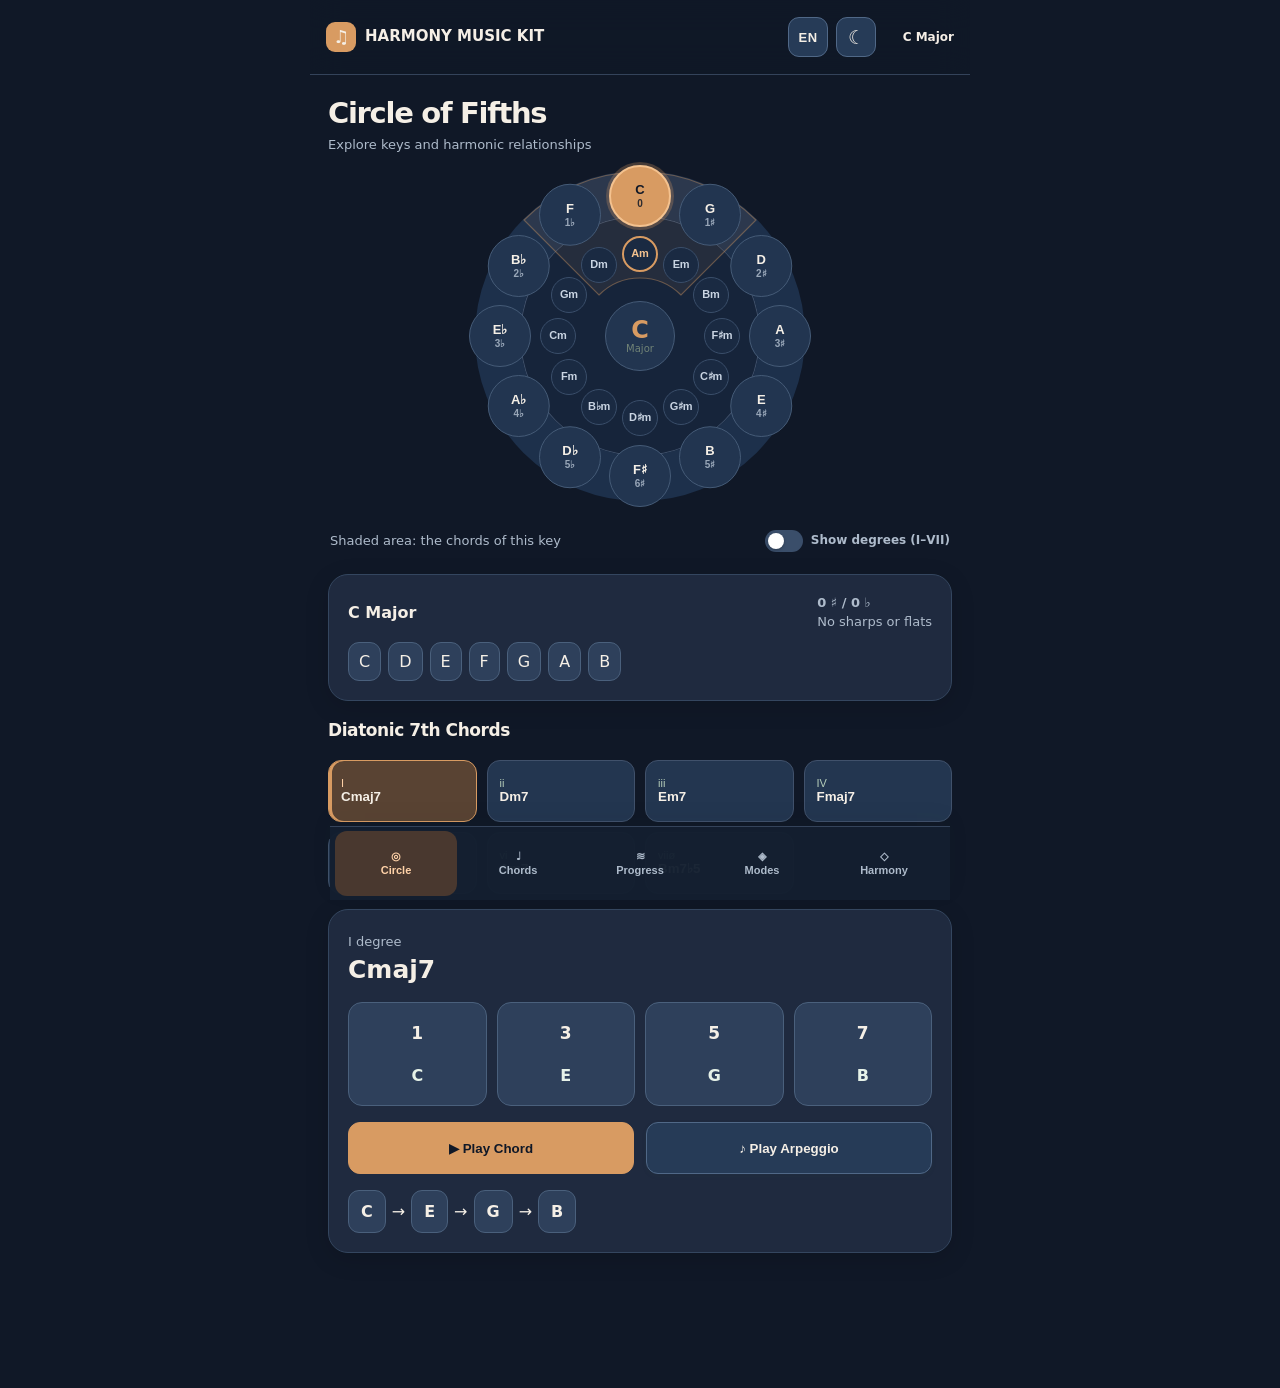
==== commit a18e66d2: "Circle: simple by default, degrees behind a switch Beginners see the two rings, the shaded wedge and" ====
--- a/app/src/main/assets/index.html
+++ b/app/src/main/assets/index.html
@@ -359,8 +359,19 @@
 html[data-theme="light"] .keybtn.dim-slot:nth-of-type(n){border:1.5px dashed #B9743F!important}
 html[data-theme="dark"] .keybtn.degsel:not(.active):nth-of-type(n){box-shadow:0 0 0 3px #D89B6266!important}
 html[data-theme="light"] .keybtn.degsel:not(.active):nth-of-type(n){box-shadow:0 0 0 3px #B9743F55!important}
+
+/* v0.9.31: circle legend + degrees switch */
+.circle-legend{display:flex;flex-wrap:wrap;align-items:center;justify-content:space-between;gap:8px 14px;margin:4px 2px 2px;font-size:13px}
+.deg-toggle{display:inline-flex;align-items:center;gap:8px;font-weight:700;cursor:pointer;min-height:36px}
+.deg-toggle input{appearance:none;-webkit-appearance:none;width:38px;height:22px;border-radius:11px;position:relative;margin:0;cursor:pointer;transition:background .2s;flex:none}
+.deg-toggle input::after{content:"";position:absolute;top:3px;left:3px;width:16px;height:16px;border-radius:50%;background:#fff;transition:transform .2s;box-shadow:0 1px 3px #0004}
+.deg-toggle input:checked::after{transform:translateX(16px)}
+.deg-toggle input:focus-visible{outline:2px solid currentColor;outline-offset:2px}
+html[data-theme="dark"] .deg-toggle input{background:#3A4E6A}html[data-theme="dark"] .deg-toggle input:checked{background:#D89B62}
+html[data-theme="light"] .deg-toggle input{background:#C9D4E2}html[data-theme="light"] .deg-toggle input:checked{background:#B9743F}
+@media(prefers-reduced-motion:reduce){.deg-toggle input,.deg-toggle input::after{transition:none}}
 </style></head><body><div class="app"><header><div class="brand"><span class="logo">♫</span>HARMONY&nbsp;<span>MUSIC KIT</span></div><div class="header-right"><button id="langToggle" type="button" class="lang-toggle">EN</button><button id="themeToggle" type="button" aria-label="Change appearance" title="Appearance">☼</button><div id="headerKey" class="headkey">C Major<br>Explore · Listen · Understand</div></div></header>
-<section id="circlePage" class="page"><div class="hero"><h2 data-i18n="Circle of Fifths">Circle of Fifths</h2><div class="muted" data-i18n="Explore keys and harmonic relationships">Explore keys and harmonic relationships</div></div><div id="circle" class="circle" role="group" aria-label="Circle of Fifths" data-i18n-aria="Circle of Fifths"><div class="center"><b id="centerKey">C</b><small id="centerMode">Major</small></div></div><div class="card"><div class="speed"><b id="keyName">C Major</b><span id="signature" class="muted"></span></div><div id="scaleNotes" class="row" style="margin-top:10px"></div></div><h3 data-i18n="Diatonic 7th Chords">Diatonic 7th Chords</h3><div id="chords" class="grid"></div><div class="card"><div id="detail"></div><div class="play-actions"><button class="action action-primary" data-play="chord" data-i18n="▶ Play Chord">▶ Play Chord</button><button class="action action-secondary" data-play="up" data-i18n="♪ Play Arpeggio">♪ Play Arpeggio</button></div><div id="arpNotes" class="notes"></div></div></section>
+<section id="circlePage" class="page"><div class="hero"><h2 data-i18n="Circle of Fifths">Circle of Fifths</h2><div class="muted" data-i18n="Explore keys and harmonic relationships">Explore keys and harmonic relationships</div></div><div id="circle" class="circle" role="group" aria-label="Circle of Fifths" data-i18n-aria="Circle of Fifths"><div class="center"><b id="centerKey">C</b><small id="centerMode">Major</small></div></div><div class="circle-legend"><span class="muted" data-i18n="Shaded area: the chords of this key">Shaded area: the chords of this key</span><label class="deg-toggle"><input type="checkbox" id="degToggle"><span data-i18n="Show degrees (I–VII)">Show degrees (I–VII)</span></label></div><div class="card"><div class="speed"><b id="keyName">C Major</b><span id="signature" class="muted"></span></div><div id="scaleNotes" class="row" style="margin-top:10px"></div></div><h3 data-i18n="Diatonic 7th Chords">Diatonic 7th Chords</h3><div id="chords" class="grid"></div><div class="card"><div id="detail"></div><div class="play-actions"><button class="action action-primary" data-play="chord" data-i18n="▶ Play Chord">▶ Play Chord</button><button class="action action-secondary" data-play="up" data-i18n="♪ Play Arpeggio">♪ Play Arpeggio</button></div><div id="arpNotes" class="notes"></div></div></section>
 <section id="progressionsPage" class="page hide"><h2 data-i18n="Progressions">Progressions</h2><div id="progSub" class="muted"></div><label class="muted"><span data-i18n="Progression Key">Progression Key</span> <select id="progKey" aria-label="Progression Key - independent of Circle" data-i18n-aria="Progression Key - independent of Circle"></select> <small class="muted" style="display:block;font-weight:400;margin-bottom:12px" data-i18n="Independent of Circle · 12 Major + 12 Minor">Independent of Circle · 12 Major + 12 Minor</small></label><div id="progs"></div><div id="progHint" class="muted" style="text-align:center;margin:10px 0" data-i18n="Tap a progression to play it instantly.">Tap a progression to play it instantly.</div></section>
 <section id="modesPage" class="page hide"><h2 data-i18n="Modes Lab">Modes Lab</h2><div class="muted" data-i18n="Understand the character of every mode">Understand the character of every mode</div><div id="modesStandalone"></div></section><section id="harmonyPage" class="page hide">
 <h2 data-i18n="Harmony Lab">Harmony Lab</h2><div class="muted" data-i18n="Explore the language of harmony">Explore the language of harmony</div><div class="harmony-key-controls"><label for="harmonyKey" data-i18n="Harmony Key">Harmony Key</label><select id="harmonyKey" aria-label="Harmony key" data-i18n-aria="Harmony key"></select><span class="muted" data-i18n="Independent of Circle">Independent of Circle</span></div>
@@ -426,7 +437,7 @@
 'Diminished':'Eksik','Diminished 7':'Eksik 7','Augmented':'Artık',
 'Piano samples: Salamander Grand Piano by Alexander Holm (CC BY 3.0). Guitar samples: FluidR3_GM acoustic nylon guitar (CC BY 3.0).':'Piyano sesleri: Alexander Holm\'un Salamander Grand Piano kaydı (CC BY 3.0). Gitar sesleri: FluidR3_GM naylon telli akustik gitar (CC BY 3.0).',
 'Circle':'Çember','Chords':'Akorlar','Progress':'Yürüyüş','Modes':'Modlar','Harmony':'Armoni',
-'Sound credits':'Ses kaynakları','Loading…':'Yükleniyor…','Could not load sounds':'Sesler yüklenemedi',
+'Sound credits':'Ses kaynakları','Shaded area: the chords of this key':'Gölgeli alan: bu tonun akorları','Show degrees (I–VII)':'Dereceleri göster (I–VII)','Loading…':'Yükleniyor…','Could not load sounds':'Sesler yüklenemedi',
 'dark':'koyu','light':'açık','system':'sistem','Appearance: {p} (tap to change)':'Görünüm: {p} (değiştirmek için dokun)','Appearance: {p}. Tap to change':'Görünüm: {p}. Değiştirmek için dokun',
 'Language: {name}':'Dil: {name}','Progression Key - independent of Circle':'Yürüyüş tonu - çemberden bağımsız','Harmony key':'Armoni tonu','Compare with mode':'Karşılaştırılacak mod',
 };
@@ -496,6 +507,7 @@
 // Diatonic wedge: the key's seven chords sit in three neighbouring slots of both rings, plus vii°/ii° one slot further.
 const WEDGE={major:[['o',0,'I'],['i',-1,'ii'],['i',1,'iii'],['o',-1,'IV'],['o',1,'V'],['i',0,'vi'],['i',2,'vii°']],
              minor:[['i',0,'i'],['i',2,'ii°'],['o',0,'III'],['i',-1,'iv'],['i',1,'v'],['o',-1,'VI'],['o',1,'VII']]};
+let showDegrees=false;try{showDegrees=localStorage.getItem('hmk-degrees')==='1'}catch(e){}
 function renderWedge(){
  let svg=circle.querySelector('.wedge');
  if(!svg){circle.insertAdjacentHTML('afterbegin','<svg class="wedge" viewBox="-180 -180 360 360" aria-hidden="true"><g class="wedge-rot"><path class="wedge-fill" d=""/></g></svg>');svg=circle.querySelector('.wedge')}
@@ -504,7 +516,8 @@
  svg.querySelector('.wedge-rot').style.transform=`rotate(${ki*30}deg)`;
  circle.querySelectorAll('.keybtn').forEach(b=>{b.classList.remove('in-key','dim-slot','degsel');const old=b.querySelector('.deg');if(old)old.remove()});
  WEDGE[mode].forEach(([ring,off,rom],d)=>{const idx=(ki+off+12)%12,b=circle.querySelector(`.keybtn[data-mode="${ring==='o'?'major':'minor'}"][data-i="${idx}"]`);if(!b)return;
-  b.classList.add('in-key');if(off===2)b.classList.add('dim-slot');if(d===degree)b.classList.add('degsel');
+  b.classList.add('in-key');if(d===degree)b.classList.add('degsel');
+  if(!showDegrees)return;if(off===2)b.classList.add('dim-slot');
   const ang=(idx*30-90)*Math.PI/180,dist=ring==='o'?36:-25;
   b.insertAdjacentHTML('beforeend',`<span class="deg" style="left:calc(50% + ${(Math.cos(ang)*dist).toFixed(1)}px);top:calc(50% + ${(Math.sin(ang)*dist).toFixed(1)}px)">${rom}</span>`)});
 }
@@ -758,6 +771,7 @@
 initHarmonyKeys();renderHarmony();renderModesStandalone();buildCircle();selectKey(0);
 setSoundMode(soundMode,false);
 restoreState();
+{const dt=document.querySelector('#degToggle');if(dt){dt.checked=showDegrees;dt.onchange=()=>{showDegrees=dt.checked;try{localStorage.setItem('hmk-degrees',showDegrees?'1':'0')}catch(e){}renderWedge()}}}
 
 function syncAndroidBars(theme){try{const a=window.AndroidAppearance;if(!a||!a.setBars)return;const hex=c=>{const m=(c||'').match(/\d+/g);return m?'#'+m.slice(0,3).map(x=>(+x).toString(16).padStart(2,'0')).join(''):null};const top=hex(getComputedStyle(document.body).backgroundColor),nav=document.querySelector('nav'),bottom=nav?hex(getComputedStyle(nav).backgroundColor):top;if(top)a.setBars(top,bottom||top,theme==='light')}catch(e){}}
 // Appearance preference; dark is the default for new visitors. No billing or account features.
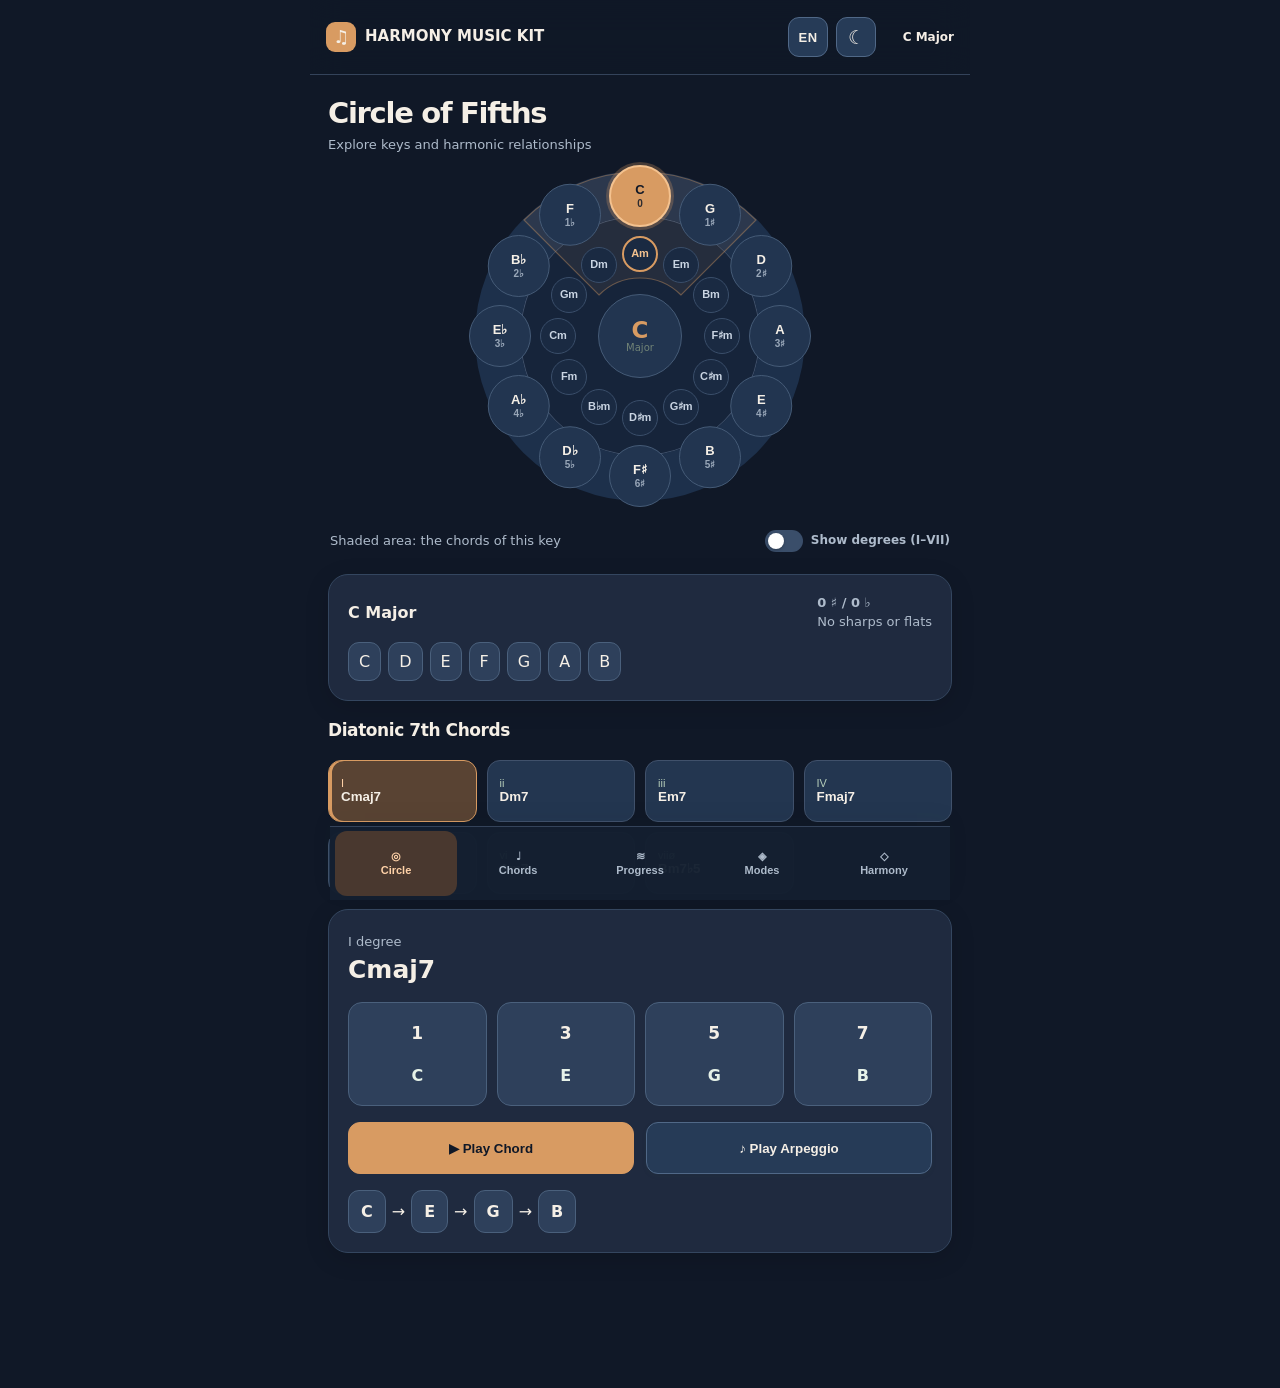
==== commit 8222b3e1: "Circle: show the selected key's sharps/flats - The centre shows which notes are sharp or flat in the" ====
--- a/app/src/main/assets/index.html
+++ b/app/src/main/assets/index.html
@@ -370,8 +370,18 @@
 html[data-theme="dark"] .deg-toggle input{background:#3A4E6A}html[data-theme="dark"] .deg-toggle input:checked{background:#D89B62}
 html[data-theme="light"] .deg-toggle input{background:#C9D4E2}html[data-theme="light"] .deg-toggle input:checked{background:#B9743F}
 @media(prefers-reduced-motion:reduce){.deg-toggle input,.deg-toggle input::after{transition:none}}
+
+/* v0.9.31: selected key's accidentals in the centre; altered notes highlighted in the scale */
+.center{width:84px!important;height:84px!important;margin:-42px!important;gap:1px!important}
+.center b{font-size:23px!important}
+.center-sig{display:flex!important;flex-direction:column;align-items:center;gap:1px;margin-top:2px!important;font-size:9.5px!important;font-weight:800;line-height:1.15;letter-spacing:-.01em;white-space:nowrap}
+.center-sig:empty{display:none!important}
+html[data-theme="dark"] .center-sig{color:#F4C28F!important}
+html[data-theme="light"] .center-sig{color:#8B4C26!important}
+html[data-theme="dark"] .pill.acc{background:#D89B62!important;color:#101827!important;border-color:#F4C28F!important}
+html[data-theme="light"] .pill.acc{background:#F8E6D7!important;color:#8B4C26!important;border-color:#B9743F!important}
 </style></head><body><div class="app"><header><div class="brand"><span class="logo">♫</span>HARMONY&nbsp;<span>MUSIC KIT</span></div><div class="header-right"><button id="langToggle" type="button" class="lang-toggle">EN</button><button id="themeToggle" type="button" aria-label="Change appearance" title="Appearance">☼</button><div id="headerKey" class="headkey">C Major<br>Explore · Listen · Understand</div></div></header>
-<section id="circlePage" class="page"><div class="hero"><h2 data-i18n="Circle of Fifths">Circle of Fifths</h2><div class="muted" data-i18n="Explore keys and harmonic relationships">Explore keys and harmonic relationships</div></div><div id="circle" class="circle" role="group" aria-label="Circle of Fifths" data-i18n-aria="Circle of Fifths"><div class="center"><b id="centerKey">C</b><small id="centerMode">Major</small></div></div><div class="circle-legend"><span class="muted" data-i18n="Shaded area: the chords of this key">Shaded area: the chords of this key</span><label class="deg-toggle"><input type="checkbox" id="degToggle"><span data-i18n="Show degrees (I–VII)">Show degrees (I–VII)</span></label></div><div class="card"><div class="speed"><b id="keyName">C Major</b><span id="signature" class="muted"></span></div><div id="scaleNotes" class="row" style="margin-top:10px"></div></div><h3 data-i18n="Diatonic 7th Chords">Diatonic 7th Chords</h3><div id="chords" class="grid"></div><div class="card"><div id="detail"></div><div class="play-actions"><button class="action action-primary" data-play="chord" data-i18n="▶ Play Chord">▶ Play Chord</button><button class="action action-secondary" data-play="up" data-i18n="♪ Play Arpeggio">♪ Play Arpeggio</button></div><div id="arpNotes" class="notes"></div></div></section>
+<section id="circlePage" class="page"><div class="hero"><h2 data-i18n="Circle of Fifths">Circle of Fifths</h2><div class="muted" data-i18n="Explore keys and harmonic relationships">Explore keys and harmonic relationships</div></div><div id="circle" class="circle" role="group" aria-label="Circle of Fifths" data-i18n-aria="Circle of Fifths"><div class="center"><b id="centerKey">C</b><small id="centerMode">Major</small><small id="centerSig" class="center-sig"></small></div></div><div class="circle-legend"><span class="muted" data-i18n="Shaded area: the chords of this key">Shaded area: the chords of this key</span><label class="deg-toggle"><input type="checkbox" id="degToggle"><span data-i18n="Show degrees (I–VII)">Show degrees (I–VII)</span></label></div><div class="card"><div class="speed"><b id="keyName">C Major</b><span id="signature" class="muted"></span></div><div id="scaleNotes" class="row" style="margin-top:10px"></div></div><h3 data-i18n="Diatonic 7th Chords">Diatonic 7th Chords</h3><div id="chords" class="grid"></div><div class="card"><div id="detail"></div><div class="play-actions"><button class="action action-primary" data-play="chord" data-i18n="▶ Play Chord">▶ Play Chord</button><button class="action action-secondary" data-play="up" data-i18n="♪ Play Arpeggio">♪ Play Arpeggio</button></div><div id="arpNotes" class="notes"></div></div></section>
 <section id="progressionsPage" class="page hide"><h2 data-i18n="Progressions">Progressions</h2><div id="progSub" class="muted"></div><label class="muted"><span data-i18n="Progression Key">Progression Key</span> <select id="progKey" aria-label="Progression Key - independent of Circle" data-i18n-aria="Progression Key - independent of Circle"></select> <small class="muted" style="display:block;font-weight:400;margin-bottom:12px" data-i18n="Independent of Circle · 12 Major + 12 Minor">Independent of Circle · 12 Major + 12 Minor</small></label><div id="progs"></div><div id="progHint" class="muted" style="text-align:center;margin:10px 0" data-i18n="Tap a progression to play it instantly.">Tap a progression to play it instantly.</div></section>
 <section id="modesPage" class="page hide"><h2 data-i18n="Modes Lab">Modes Lab</h2><div class="muted" data-i18n="Understand the character of every mode">Understand the character of every mode</div><div id="modesStandalone"></div></section><section id="harmonyPage" class="page hide">
 <h2 data-i18n="Harmony Lab">Harmony Lab</h2><div class="muted" data-i18n="Explore the language of harmony">Explore the language of harmony</div><div class="harmony-key-controls"><label for="harmonyKey" data-i18n="Harmony Key">Harmony Key</label><select id="harmonyKey" aria-label="Harmony key" data-i18n-aria="Harmony key"></select><span class="muted" data-i18n="Independent of Circle">Independent of Circle</span></div>
@@ -522,7 +532,8 @@
   b.insertAdjacentHTML('beforeend',`<span class="deg" style="left:calc(50% + ${(Math.cos(ang)*dist).toFixed(1)}px);top:calc(50% + ${(Math.sin(ang)*dist).toFixed(1)}px)">${rom}</span>`)});
 }
 function choose(d,play=true){degree=d;activePc=null;let a=notes(d),degrees=circleTones(d).map(n=>n.formula);document.querySelectorAll('.chord').forEach((x,i)=>x.classList.toggle('active',i===d));renderWedge();document.querySelector('#detail').innerHTML=`<span class="muted">${T('{roman} degree',{roman:ROM[mode][d]})}</span><div style="font-size:25px;font-weight:900">${cn(d)}</div><div class="degreeRow"><div class="degree d1">${degrees[0]}<br><small>${a[0]}</small></div><div class="degree d3">${degrees[1]}<br><small>${a[1]}</small></div><div class="degree d5">${degrees[2]}<br><small>${a[2]}</small></div><div class="degree d7">${degrees[3]}<br><small>${a[3]}</small></div></div>`;renderNotes(a);renderInstrument();if(play)playChord()}
-function selectKey(i){ki=i;token++;activePc=null;document.querySelectorAll('.keybtn').forEach(b=>{const same=+b.dataset.i===i;b.classList.toggle('active',same&&b.dataset.mode===mode);b.classList.toggle('related',same&&b.dataset.mode!==mode);b.setAttribute('aria-pressed',same&&b.dataset.mode===mode)});saveState();let k=data()[i],label=k[0]+' '+modeWord(mode);document.querySelector('#centerKey').textContent=k[0];document.querySelector('#centerMode').textContent=modeWord(mode);document.querySelector('#headerKey').innerHTML='<strong>'+label+'</strong>';document.querySelector('#keyName').textContent=label;document.querySelector('#signature').innerHTML=`<b>${sig()[0]}</b><br>${T(sig()[1])}`;document.querySelector('#scaleNotes').innerHTML=k[2].map(n=>`<span class="pill">${n}</span>`).join('');document.querySelector('#chords').innerHTML=k[2].map((n,d)=>`<button class="chord" data-chord="${d}"><span class="roman">${ROM[mode][d]}</span><b>${cn(d)}</b></button>`).join('');document.querySelectorAll('[data-chord]').forEach(b=>b.onclick=()=>choose(+b.dataset.chord));renderProgs();choose(0,false)}
+function selectKey(i){ki=i;token++;activePc=null;document.querySelectorAll('.keybtn').forEach(b=>{const same=+b.dataset.i===i;b.classList.toggle('active',same&&b.dataset.mode===mode);b.classList.toggle('related',same&&b.dataset.mode!==mode);b.setAttribute('aria-pressed',same&&b.dataset.mode===mode)});saveState();let k=data()[i],label=k[0]+' '+modeWord(mode);document.querySelector('#centerKey').textContent=k[0];document.querySelector('#centerMode').textContent=modeWord(mode);document.querySelector('#headerKey').innerHTML='<strong>'+label+'</strong>';document.querySelector('#keyName').textContent=label;document.querySelector('#signature').innerHTML=`<b>${sig()[0]}</b><br>${T(sig()[1])}`;document.querySelector('#scaleNotes').innerHTML=k[2].map(n=>`<span class="pill${/[♯♭]/.test(n)?' acc':''}">${n}</span>`).join('');
+{const acc=sig()[1]==='No sharps or flats'?[]:sig()[1].split(' · '),cs=document.querySelector('#centerSig');if(cs)cs.innerHTML=acc.length?[acc.slice(0,3),acc.slice(3)].filter(x=>x.length).map(x=>`<span>${x.join(' ')}</span>`).join(''):''}document.querySelector('#chords').innerHTML=k[2].map((n,d)=>`<button class="chord" data-chord="${d}"><span class="roman">${ROM[mode][d]}</span><b>${cn(d)}</b></button>`).join('');document.querySelectorAll('[data-chord]').forEach(b=>b.onclick=()=>choose(+b.dataset.chord));renderProgs();choose(0,false)}
 function progressions(){return progMode==='major'?[['ii – V – I',[1,4,0],'The essential jazz cadence.'],['I – vi – ii – V',[0,5,1,4],'Classic turnaround.'],['iii – vi – ii – V – I',[2,5,1,4,0],'Circle movement back to tonic.'],['IV – V – I',[3,4,0],'Classic major-key resolution.'],['I – IV – V – I',[0,3,4,0],'Fundamental tonic–subdominant–dominant movement.'],['vi – ii – V – I',[5,1,4,0],'Minor-start turnaround.'],['I – V – vi – IV',[0,4,5,3],'Popular four-chord progression.'],['ii – V – I – vi',[1,4,0,5],'Jazz cadence extended to a turnaround.']]:[['iiø – v – i',[1,4,0],'Natural-minor diatonic cadence: the v chord is minor. Classical/jazz minor iiø–V7–i uses a raised leading tone and is not represented by this natural-minor example.'],['i – iv – v – i',[0,3,4,0],'A core natural-minor movement.'],['i – VI – VII – i',[0,5,6,0],'Strong modal minor movement.'],['i – VII – VI – VII',[0,6,5,6],'Descending natural-minor color.'],['i – iv – VII – III',[0,3,6,2],'Natural-minor diatonic movement.'],['VI – VII – i',[5,6,0],'Natural-minor ascending resolution.']]}
 let progKi=0,progMode='major',selectedProg=null;
 function progIndex(){return progKi}
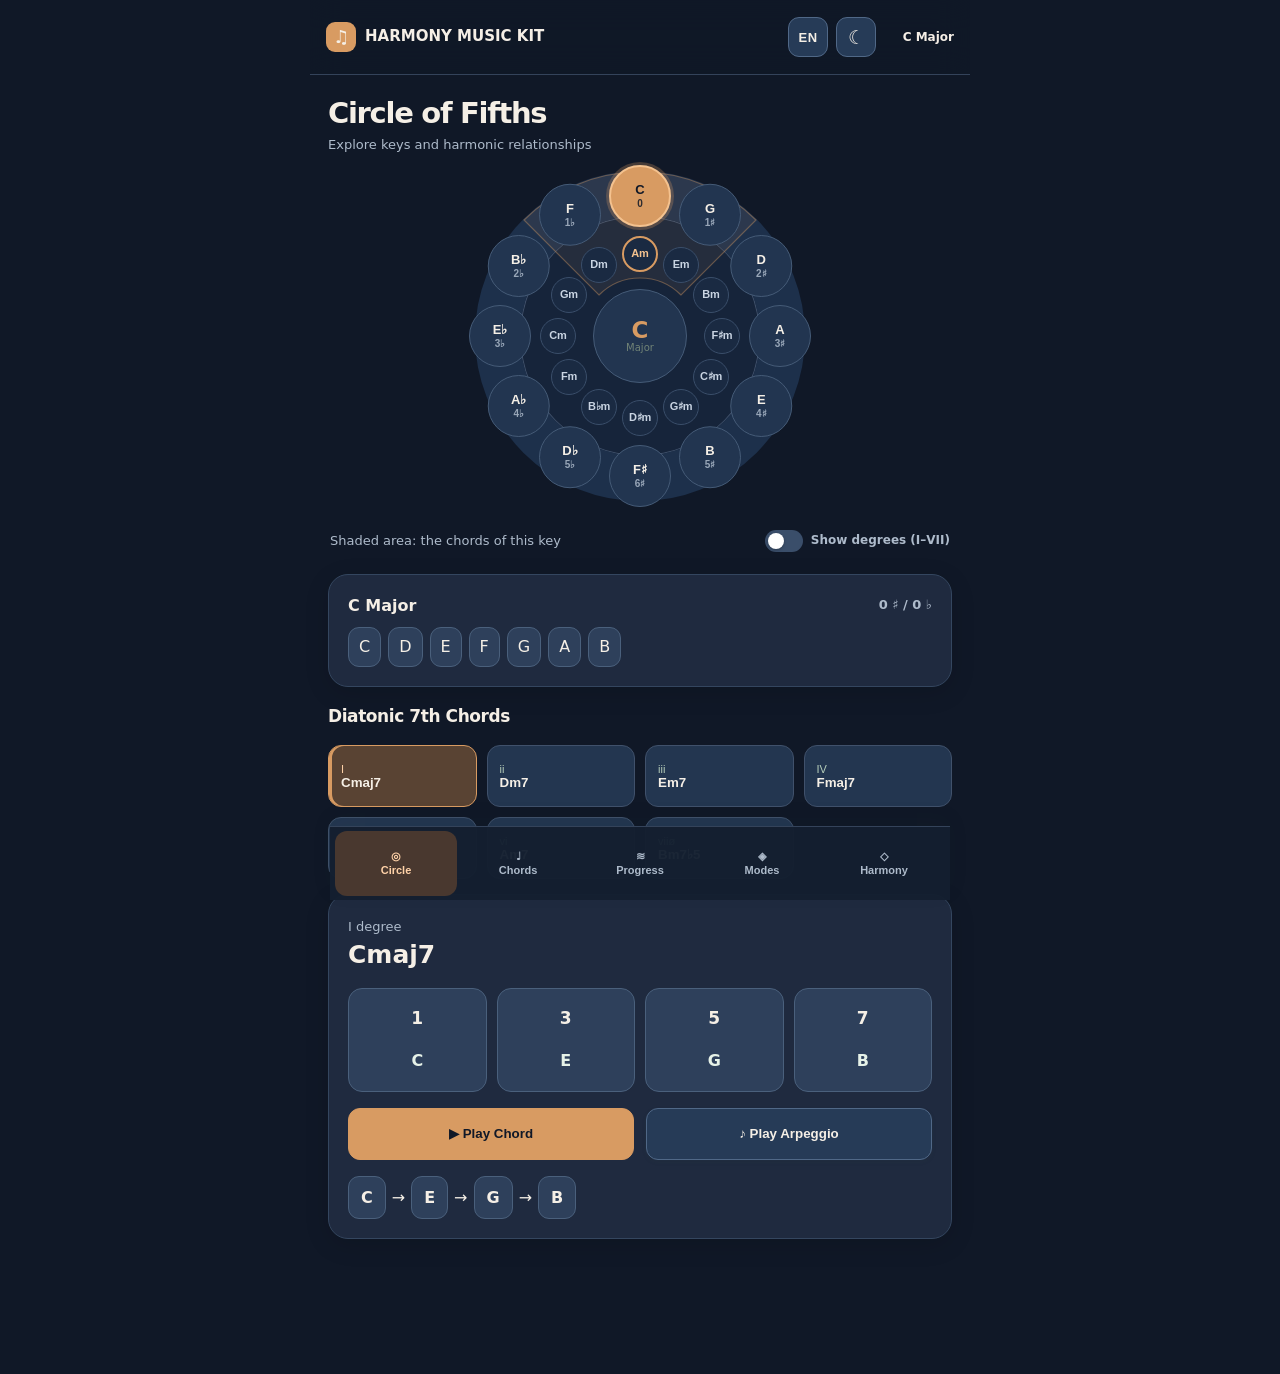
==== commit 07d18d58: "Circle polish: one meaning for copper, readable centre, no duplicate list - Copper now marks only th" ====
--- a/app/src/main/assets/index.html
+++ b/app/src/main/assets/index.html
@@ -357,11 +357,11 @@
 html[data-theme="light"] .keybtn .deg{background:#B9743F;color:#fff}
 html[data-theme="dark"] .keybtn.dim-slot:nth-of-type(n){border:1.5px dashed #D89B62!important}
 html[data-theme="light"] .keybtn.dim-slot:nth-of-type(n){border:1.5px dashed #B9743F!important}
-html[data-theme="dark"] .keybtn.degsel:not(.active):nth-of-type(n){box-shadow:0 0 0 3px #D89B6266!important}
-html[data-theme="light"] .keybtn.degsel:not(.active):nth-of-type(n){box-shadow:0 0 0 3px #B9743F55!important}
+html[data-theme="dark"] .keybtn.degsel:not(.active):nth-of-type(n){box-shadow:0 0 0 3px #F5EFE666!important}
+html[data-theme="light"] .keybtn.degsel:not(.active):nth-of-type(n){box-shadow:0 0 0 3px #202D4055!important}
 
 /* v0.9.31: circle legend + degrees switch */
-.circle-legend{display:flex;flex-wrap:wrap;align-items:center;justify-content:space-between;gap:8px 14px;margin:4px 2px 2px;font-size:13px}
+.circle-legend{display:flex;flex-wrap:wrap;align-items:center;justify-content:space-between;gap:8px 14px;margin:14px 2px 2px;font-size:13px}
 .deg-toggle{display:inline-flex;align-items:center;gap:8px;font-weight:700;cursor:pointer;min-height:36px}
 .deg-toggle input{appearance:none;-webkit-appearance:none;width:38px;height:22px;border-radius:11px;position:relative;margin:0;cursor:pointer;transition:background .2s;flex:none}
 .deg-toggle input::after{content:"";position:absolute;top:3px;left:3px;width:16px;height:16px;border-radius:50%;background:#fff;transition:transform .2s;box-shadow:0 1px 3px #0004}
@@ -372,14 +372,14 @@
 @media(prefers-reduced-motion:reduce){.deg-toggle input,.deg-toggle input::after{transition:none}}
 
 /* v0.9.31: selected key's accidentals in the centre; altered notes highlighted in the scale */
-.center{width:84px!important;height:84px!important;margin:-42px!important;gap:1px!important}
+.center{width:94px!important;height:94px!important;margin:-47px!important;gap:1px!important}
 .center b{font-size:23px!important}
-.center-sig{display:flex!important;flex-direction:column;align-items:center;gap:1px;margin-top:2px!important;font-size:9.5px!important;font-weight:800;line-height:1.15;letter-spacing:-.01em;white-space:nowrap}
+.center-sig{display:flex!important;flex-direction:column;align-items:center;gap:1px;margin-top:2px!important;font-size:11.5px!important;font-weight:800;line-height:1.15;letter-spacing:-.01em;white-space:nowrap}
 .center-sig:empty{display:none!important}
 html[data-theme="dark"] .center-sig{color:#F4C28F!important}
 html[data-theme="light"] .center-sig{color:#8B4C26!important}
-html[data-theme="dark"] .pill.acc{background:#D89B62!important;color:#101827!important;border-color:#F4C28F!important}
-html[data-theme="light"] .pill.acc{background:#F8E6D7!important;color:#8B4C26!important;border-color:#B9743F!important}
+html[data-theme="dark"] .pill.acc{color:#F4C28F!important;border-color:#D89B62!important;font-weight:800}
+html[data-theme="light"] .pill.acc{color:#8B4C26!important;border-color:#B9743F!important;font-weight:800}
 </style></head><body><div class="app"><header><div class="brand"><span class="logo">♫</span>HARMONY&nbsp;<span>MUSIC KIT</span></div><div class="header-right"><button id="langToggle" type="button" class="lang-toggle">EN</button><button id="themeToggle" type="button" aria-label="Change appearance" title="Appearance">☼</button><div id="headerKey" class="headkey">C Major<br>Explore · Listen · Understand</div></div></header>
 <section id="circlePage" class="page"><div class="hero"><h2 data-i18n="Circle of Fifths">Circle of Fifths</h2><div class="muted" data-i18n="Explore keys and harmonic relationships">Explore keys and harmonic relationships</div></div><div id="circle" class="circle" role="group" aria-label="Circle of Fifths" data-i18n-aria="Circle of Fifths"><div class="center"><b id="centerKey">C</b><small id="centerMode">Major</small><small id="centerSig" class="center-sig"></small></div></div><div class="circle-legend"><span class="muted" data-i18n="Shaded area: the chords of this key">Shaded area: the chords of this key</span><label class="deg-toggle"><input type="checkbox" id="degToggle"><span data-i18n="Show degrees (I–VII)">Show degrees (I–VII)</span></label></div><div class="card"><div class="speed"><b id="keyName">C Major</b><span id="signature" class="muted"></span></div><div id="scaleNotes" class="row" style="margin-top:10px"></div></div><h3 data-i18n="Diatonic 7th Chords">Diatonic 7th Chords</h3><div id="chords" class="grid"></div><div class="card"><div id="detail"></div><div class="play-actions"><button class="action action-primary" data-play="chord" data-i18n="▶ Play Chord">▶ Play Chord</button><button class="action action-secondary" data-play="up" data-i18n="♪ Play Arpeggio">♪ Play Arpeggio</button></div><div id="arpNotes" class="notes"></div></div></section>
 <section id="progressionsPage" class="page hide"><h2 data-i18n="Progressions">Progressions</h2><div id="progSub" class="muted"></div><label class="muted"><span data-i18n="Progression Key">Progression Key</span> <select id="progKey" aria-label="Progression Key - independent of Circle" data-i18n-aria="Progression Key - independent of Circle"></select> <small class="muted" style="display:block;font-weight:400;margin-bottom:12px" data-i18n="Independent of Circle · 12 Major + 12 Minor">Independent of Circle · 12 Major + 12 Minor</small></label><div id="progs"></div><div id="progHint" class="muted" style="text-align:center;margin:10px 0" data-i18n="Tap a progression to play it instantly.">Tap a progression to play it instantly.</div></section>
@@ -532,7 +532,7 @@
   b.insertAdjacentHTML('beforeend',`<span class="deg" style="left:calc(50% + ${(Math.cos(ang)*dist).toFixed(1)}px);top:calc(50% + ${(Math.sin(ang)*dist).toFixed(1)}px)">${rom}</span>`)});
 }
 function choose(d,play=true){degree=d;activePc=null;let a=notes(d),degrees=circleTones(d).map(n=>n.formula);document.querySelectorAll('.chord').forEach((x,i)=>x.classList.toggle('active',i===d));renderWedge();document.querySelector('#detail').innerHTML=`<span class="muted">${T('{roman} degree',{roman:ROM[mode][d]})}</span><div style="font-size:25px;font-weight:900">${cn(d)}</div><div class="degreeRow"><div class="degree d1">${degrees[0]}<br><small>${a[0]}</small></div><div class="degree d3">${degrees[1]}<br><small>${a[1]}</small></div><div class="degree d5">${degrees[2]}<br><small>${a[2]}</small></div><div class="degree d7">${degrees[3]}<br><small>${a[3]}</small></div></div>`;renderNotes(a);renderInstrument();if(play)playChord()}
-function selectKey(i){ki=i;token++;activePc=null;document.querySelectorAll('.keybtn').forEach(b=>{const same=+b.dataset.i===i;b.classList.toggle('active',same&&b.dataset.mode===mode);b.classList.toggle('related',same&&b.dataset.mode!==mode);b.setAttribute('aria-pressed',same&&b.dataset.mode===mode)});saveState();let k=data()[i],label=k[0]+' '+modeWord(mode);document.querySelector('#centerKey').textContent=k[0];document.querySelector('#centerMode').textContent=modeWord(mode);document.querySelector('#headerKey').innerHTML='<strong>'+label+'</strong>';document.querySelector('#keyName').textContent=label;document.querySelector('#signature').innerHTML=`<b>${sig()[0]}</b><br>${T(sig()[1])}`;document.querySelector('#scaleNotes').innerHTML=k[2].map(n=>`<span class="pill${/[♯♭]/.test(n)?' acc':''}">${n}</span>`).join('');
+function selectKey(i){ki=i;token++;activePc=null;document.querySelectorAll('.keybtn').forEach(b=>{const same=+b.dataset.i===i;b.classList.toggle('active',same&&b.dataset.mode===mode);b.classList.toggle('related',same&&b.dataset.mode!==mode);b.setAttribute('aria-pressed',same&&b.dataset.mode===mode)});saveState();let k=data()[i],label=k[0]+' '+modeWord(mode);document.querySelector('#centerKey').textContent=k[0];document.querySelector('#centerMode').textContent=modeWord(mode);document.querySelector('#headerKey').innerHTML='<strong>'+label+'</strong>';document.querySelector('#keyName').textContent=label;document.querySelector('#signature').innerHTML=`<b>${sig()[0]}</b>`;document.querySelector('#scaleNotes').innerHTML=k[2].map(n=>`<span class="pill${/[♯♭]/.test(n)?' acc':''}">${n}</span>`).join('');
 {const acc=sig()[1]==='No sharps or flats'?[]:sig()[1].split(' · '),cs=document.querySelector('#centerSig');if(cs)cs.innerHTML=acc.length?[acc.slice(0,3),acc.slice(3)].filter(x=>x.length).map(x=>`<span>${x.join(' ')}</span>`).join(''):''}document.querySelector('#chords').innerHTML=k[2].map((n,d)=>`<button class="chord" data-chord="${d}"><span class="roman">${ROM[mode][d]}</span><b>${cn(d)}</b></button>`).join('');document.querySelectorAll('[data-chord]').forEach(b=>b.onclick=()=>choose(+b.dataset.chord));renderProgs();choose(0,false)}
 function progressions(){return progMode==='major'?[['ii – V – I',[1,4,0],'The essential jazz cadence.'],['I – vi – ii – V',[0,5,1,4],'Classic turnaround.'],['iii – vi – ii – V – I',[2,5,1,4,0],'Circle movement back to tonic.'],['IV – V – I',[3,4,0],'Classic major-key resolution.'],['I – IV – V – I',[0,3,4,0],'Fundamental tonic–subdominant–dominant movement.'],['vi – ii – V – I',[5,1,4,0],'Minor-start turnaround.'],['I – V – vi – IV',[0,4,5,3],'Popular four-chord progression.'],['ii – V – I – vi',[1,4,0,5],'Jazz cadence extended to a turnaround.']]:[['iiø – v – i',[1,4,0],'Natural-minor diatonic cadence: the v chord is minor. Classical/jazz minor iiø–V7–i uses a raised leading tone and is not represented by this natural-minor example.'],['i – iv – v – i',[0,3,4,0],'A core natural-minor movement.'],['i – VI – VII – i',[0,5,6,0],'Strong modal minor movement.'],['i – VII – VI – VII',[0,6,5,6],'Descending natural-minor color.'],['i – iv – VII – III',[0,3,6,2],'Natural-minor diatonic movement.'],['VI – VII – i',[5,6,0],'Natural-minor ascending resolution.']]}
 let progKi=0,progMode='major',selectedProg=null;
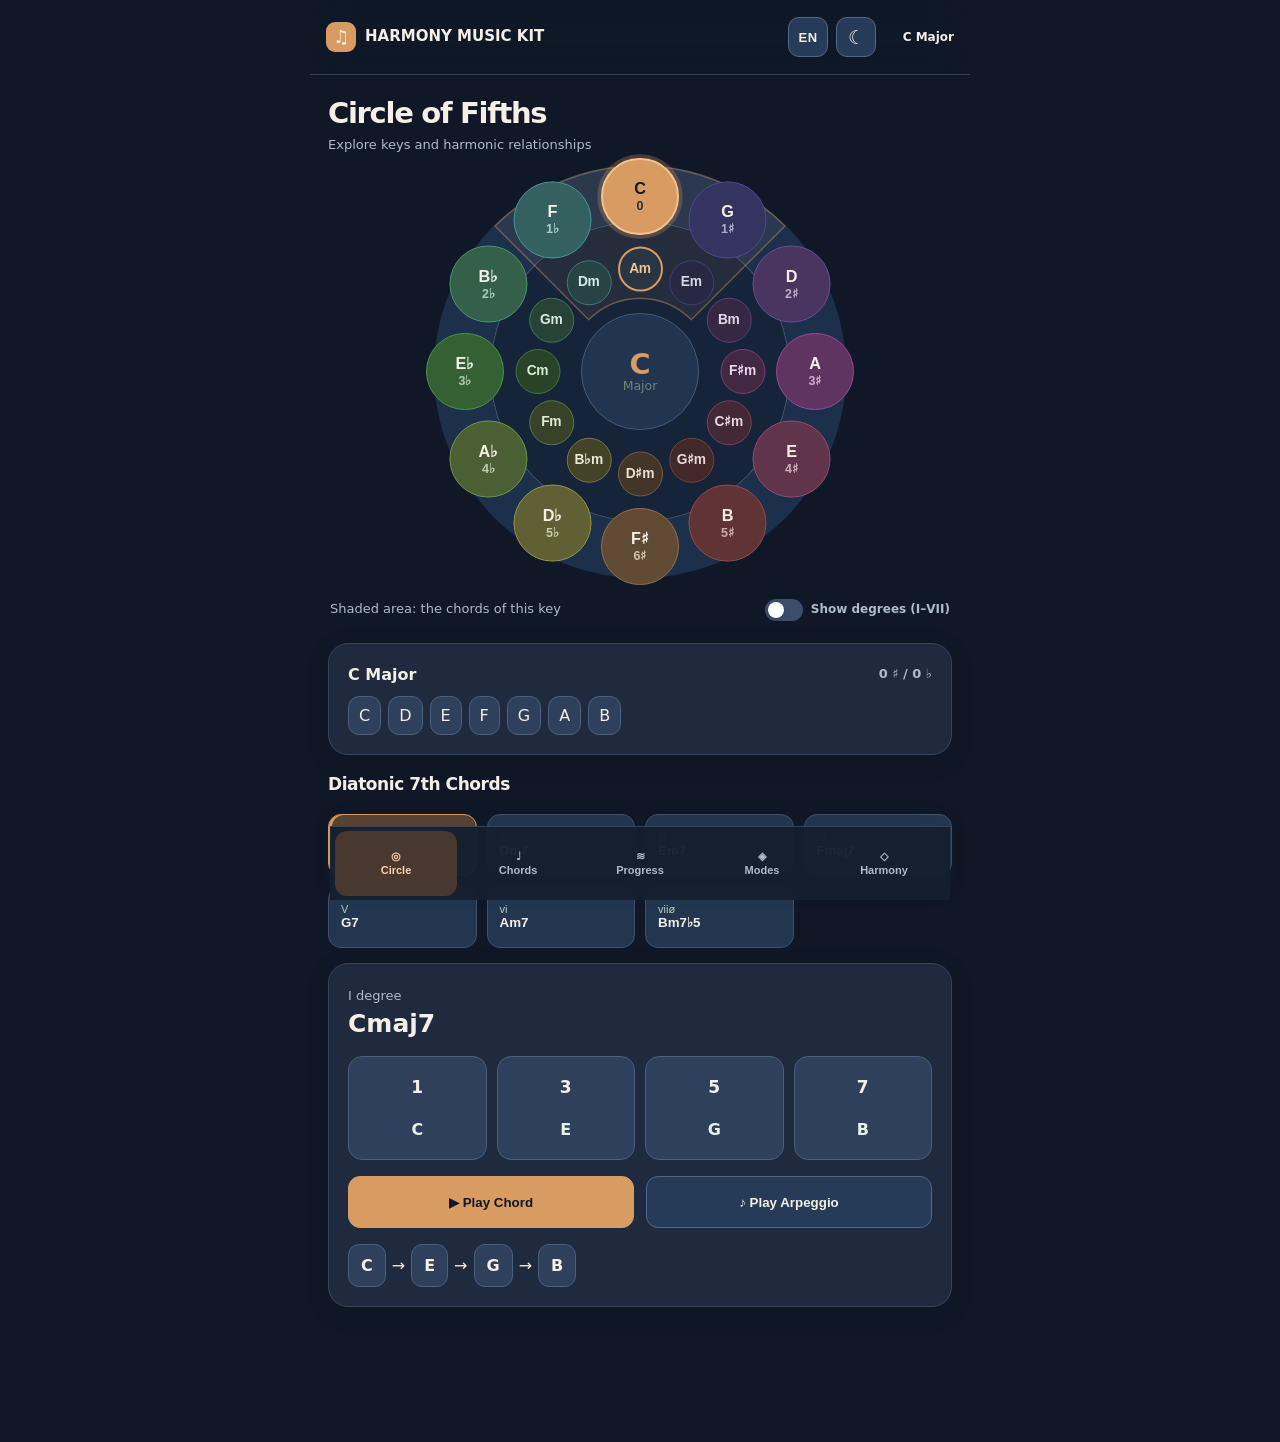
==== commit d6366c0a: "Circle: soft colour wheel and screen-sized layout - Each key pair gets its own soft hue; a major and" ====
--- a/app/src/main/assets/index.html
+++ b/app/src/main/assets/index.html
@@ -333,8 +333,8 @@
 /* v0.9.31: two-ring circle (majors outside, relative minors inside) */
 .keybtn{font-size:15px}
 .keybtn.minkey{width:36px!important;height:36px!important;margin:-18px!important;padding:0!important;font-size:11px!important;font-weight:800!important;letter-spacing:-.02em;border-radius:50%}
-html[data-theme="dark"] .keybtn.minkey:nth-of-type(n){background:#1A2A42!important;color:#C9D4E2!important;border-color:#3A4E6A!important}
-html[data-theme="light"] .keybtn.minkey:nth-of-type(n){background:#F4F7FB!important;color:#3A4A5E!important;border-color:#D3DEEA!important}
+html[data-theme="dark"] .keybtn.minkey:nth-of-type(n){background:hsl(var(--h) 26% 21%)!important;color:hsl(var(--h) 30% 88%)!important;border-color:hsl(var(--h) 30% 36%)!important}
+html[data-theme="light"] .keybtn.minkey:nth-of-type(n){background:hsl(var(--h) 60% 96%)!important;color:hsl(var(--h) 35% 26%)!important;border-color:hsl(var(--h) 38% 84%)!important}
 html[data-theme="dark"] .keybtn.active:nth-of-type(n),html[data-theme="dark"] .keybtn.minkey.active:nth-of-type(n){background:#D89B62!important;color:#101827!important;border-color:#F4C28F!important}
 html[data-theme="light"] .keybtn.active:nth-of-type(n),html[data-theme="light"] .keybtn.minkey.active:nth-of-type(n){background:#D99054!important;color:#182231!important;border-color:#B9743F!important}
 html[data-theme="dark"] .keybtn.related:nth-of-type(n){border:2px solid #D89B62!important;color:#F4C28F!important}
@@ -380,6 +380,13 @@
 html[data-theme="light"] .center-sig{color:#8B4C26!important}
 html[data-theme="dark"] .pill.acc{color:#F4C28F!important;border-color:#D89B62!important;font-weight:800}
 html[data-theme="light"] .pill.acc{color:#8B4C26!important;border-color:#B9743F!important;font-weight:800}
+
+/* v0.9.31: circle sized to the screen; soft colour wheel (a key and its relative minor share a hue) */
+.circle{width:330px!important;height:330px!important;max-width:none!important;max-height:none!important;transform:none!important;zoom:var(--cz,.91);margin:8px auto 0!important}
+html[data-theme="dark"] .keybtn:nth-of-type(n){background:hsl(var(--h) 30% 29%)!important;border-color:hsl(var(--h) 34% 44%)!important;color:#F5EFE6!important}
+html[data-theme="light"] .keybtn:nth-of-type(n){background:hsl(var(--h) 62% 91%)!important;border-color:hsl(var(--h) 38% 78%)!important;color:hsl(var(--h) 42% 22%)!important}
+html[data-theme="dark"] .keybtn:not(.active):nth-of-type(n) small.sigc{color:hsl(var(--h) 32% 82%)!important}
+html[data-theme="light"] .keybtn:not(.active):nth-of-type(n) small.sigc{color:hsl(var(--h) 30% 34%)!important}
 </style></head><body><div class="app"><header><div class="brand"><span class="logo">♫</span>HARMONY&nbsp;<span>MUSIC KIT</span></div><div class="header-right"><button id="langToggle" type="button" class="lang-toggle">EN</button><button id="themeToggle" type="button" aria-label="Change appearance" title="Appearance">☼</button><div id="headerKey" class="headkey">C Major<br>Explore · Listen · Understand</div></div></header>
 <section id="circlePage" class="page"><div class="hero"><h2 data-i18n="Circle of Fifths">Circle of Fifths</h2><div class="muted" data-i18n="Explore keys and harmonic relationships">Explore keys and harmonic relationships</div></div><div id="circle" class="circle" role="group" aria-label="Circle of Fifths" data-i18n-aria="Circle of Fifths"><div class="center"><b id="centerKey">C</b><small id="centerMode">Major</small><small id="centerSig" class="center-sig"></small></div></div><div class="circle-legend"><span class="muted" data-i18n="Shaded area: the chords of this key">Shaded area: the chords of this key</span><label class="deg-toggle"><input type="checkbox" id="degToggle"><span data-i18n="Show degrees (I–VII)">Show degrees (I–VII)</span></label></div><div class="card"><div class="speed"><b id="keyName">C Major</b><span id="signature" class="muted"></span></div><div id="scaleNotes" class="row" style="margin-top:10px"></div></div><h3 data-i18n="Diatonic 7th Chords">Diatonic 7th Chords</h3><div id="chords" class="grid"></div><div class="card"><div id="detail"></div><div class="play-actions"><button class="action action-primary" data-play="chord" data-i18n="▶ Play Chord">▶ Play Chord</button><button class="action action-secondary" data-play="up" data-i18n="♪ Play Arpeggio">♪ Play Arpeggio</button></div><div id="arpNotes" class="notes"></div></div></section>
 <section id="progressionsPage" class="page hide"><h2 data-i18n="Progressions">Progressions</h2><div id="progSub" class="muted"></div><label class="muted"><span data-i18n="Progression Key">Progression Key</span> <select id="progKey" aria-label="Progression Key - independent of Circle" data-i18n-aria="Progression Key - independent of Circle"></select> <small class="muted" style="display:block;font-weight:400;margin-bottom:12px" data-i18n="Independent of Circle · 12 Major + 12 Minor">Independent of Circle · 12 Major + 12 Minor</small></label><div id="progs"></div><div id="progHint" class="muted" style="text-align:center;margin:10px 0" data-i18n="Tap a progression to play it instantly.">Tap a progression to play it instantly.</div></section>
@@ -511,17 +518,18 @@
 function tone(n,len=.6){toneMidi(60+pc(n),len)}
 function circleTones(d){let root=data()[ki][2][d],quality=QUAL[mode][d],f=quality==='maj7'?['1','3','5','7']:quality==='m7'?['1','♭3','5','♭7']:quality==='7'?['1','3','5','♭7']:['1','♭3','♭5','♭7'];return chordPitch(root,f)}
 // Outer ring: 12 major keys. Inner ring: the relative minor of each (same index = same key signature).
-function buildCircle(){circle.querySelectorAll('.keybtn').forEach(x=>x.remove());['major','minor'].forEach(m=>KEYDATA[m].forEach((k,i)=>{let b=document.createElement('button');b.type='button';b.className='keybtn'+(m==='minor'?' minkey':'');b.dataset.mode=m;b.dataset.i=i;const sg=SIGDETAIL[m][i][0];b.innerHTML=`<span>${k[0]}${m==='minor'?'m':''}</span>`+(m==='major'?`<small class="sigc">${sg.startsWith('0')?'0':sg}</small>`:'');b.setAttribute('aria-label',k[0]+' '+modeWord(m));let a=i*30-90,r=m==='minor'?82:140;b.style.transform=`rotate(${a}deg) translate(${r}px) rotate(${-a}deg)`;b.onclick=()=>{mode=m;selectKey(i)};circle.appendChild(b)}))}
+function buildCircle(){circle.querySelectorAll('.keybtn').forEach(x=>x.remove());['major','minor'].forEach(m=>KEYDATA[m].forEach((k,i)=>{let b=document.createElement('button');b.type='button';b.className='keybtn'+(m==='minor'?' minkey':'');b.dataset.mode=m;b.dataset.i=i;const sg=SIGDETAIL[m][i][0];b.innerHTML=`<span>${k[0]}${m==='minor'?'m':''}</span>`+(m==='major'?`<small class="sigc">${sg.startsWith('0')?'0':sg}</small>`:'');b.setAttribute('aria-label',k[0]+' '+modeWord(m));b.style.setProperty('--h',(210+i*30)%360);let a=i*30-90,r=m==='minor'?82:140;b.style.transform=`rotate(${a}deg) translate(${r}px) rotate(${-a}deg)`;b.onclick=()=>{mode=m;selectKey(i)};circle.appendChild(b)}))}
 function light(n){activePc=n==null?null:pc(n);document.querySelectorAll('.note').forEach(x=>x.classList.toggle('on',x.dataset.pc==activePc));renderInstrument()}function playChord(cancelSequence=true){if(cancelSequence)token++;activePc=null;playVoicing(circleTones(degree));renderInstrument()}function renderNotes(a){document.querySelector('#arpNotes').innerHTML=a.map((n,i)=>`<span class="note" data-note="${i}" data-pc="${pc(n)}">${n}</span>${i<a.length-1?'→':''}`).join('')}function arpSequence(m){let t=circleTones(degree).map(n=>({name:n.name,midi:n.midi+12}));return m==='ud'?[...t,...t.slice(0,-1).reverse()]:t}
 function playArp(m){let seq=arpSequence(m),a=seq.map(x=>x.name);let beat=60000/bpm,my=++token;renderNotes(a);seq.forEach(({name:n,midi},i)=>setTimeout(()=>{if(my!==token)return;light(n);toneMidi(midi,Math.min(.6,beat/1000*.82));if(i===a.length-1)setTimeout(()=>{if(my===token){activePc=null;renderInstrument()}},beat*.8)},i*beat))}
 // Diatonic wedge: the key's seven chords sit in three neighbouring slots of both rings, plus vii°/ii° one slot further.
 const WEDGE={major:[['o',0,'I'],['i',-1,'ii'],['i',1,'iii'],['o',-1,'IV'],['o',1,'V'],['i',0,'vi'],['i',2,'vii°']],
              minor:[['i',0,'i'],['i',2,'ii°'],['o',0,'III'],['i',-1,'iv'],['i',1,'v'],['o',-1,'VI'],['o',1,'VII']]};
 let showDegrees=false;try{showDegrees=localStorage.getItem('hmk-degrees')==='1'}catch(e){}
+function fitCircle(){const host=circle&&circle.parentElement;if(!host||!host.clientWidth)return;const z=Math.max(.78,Math.min(1.25,host.clientWidth/352));circle.style.setProperty('--cz',z.toFixed(3))}
 function renderWedge(){
  let svg=circle.querySelector('.wedge');
  if(!svg){circle.insertAdjacentHTML('afterbegin','<svg class="wedge" viewBox="-180 -180 360 360" aria-hidden="true"><g class="wedge-rot"><path class="wedge-fill" d=""/></g></svg>');svg=circle.querySelector('.wedge')}
- {const R2=Math.min(176,Math.max(120,(circle.offsetWidth||330)/2-1)),R1=58,a1=-135*Math.PI/180,a2=-45*Math.PI/180,pt=(r,a)=>`${(r*Math.cos(a)).toFixed(2)} ${(r*Math.sin(a)).toFixed(2)}`;
+ {const R2=164,R1=58,a1=-135*Math.PI/180,a2=-45*Math.PI/180,pt=(r,a)=>`${(r*Math.cos(a)).toFixed(2)} ${(r*Math.sin(a)).toFixed(2)}`;
   const path=svg.querySelector('path');if(path&&path.setAttribute)path.setAttribute('d',`M ${pt(R2,a1)} A ${R2} ${R2} 0 0 1 ${pt(R2,a2)} L ${pt(R1,a2)} A ${R1} ${R1} 0 0 0 ${pt(R1,a1)} Z`)}
  svg.querySelector('.wedge-rot').style.transform=`rotate(${ki*30}deg)`;
  circle.querySelectorAll('.keybtn').forEach(b=>{b.classList.remove('in-key','dim-slot','degsel');const old=b.querySelector('.deg');if(old)old.remove()});
@@ -782,6 +790,7 @@
 initHarmonyKeys();renderHarmony();renderModesStandalone();buildCircle();selectKey(0);
 setSoundMode(soundMode,false);
 restoreState();
+fitCircle();if(window.ResizeObserver){try{new ResizeObserver(fitCircle).observe(circle.parentElement)}catch(e){}}else if(window.addEventListener)window.addEventListener('resize',fitCircle);
 {const dt=document.querySelector('#degToggle');if(dt){dt.checked=showDegrees;dt.onchange=()=>{showDegrees=dt.checked;try{localStorage.setItem('hmk-degrees',showDegrees?'1':'0')}catch(e){}renderWedge()}}}
 
 function syncAndroidBars(theme){try{const a=window.AndroidAppearance;if(!a||!a.setBars)return;const hex=c=>{const m=(c||'').match(/\d+/g);return m?'#'+m.slice(0,3).map(x=>(+x).toString(16).padStart(2,'0')).join(''):null};const top=hex(getComputedStyle(document.body).backgroundColor),nav=document.querySelector('nav'),bottom=nav?hex(getComputedStyle(nav).backgroundColor):top;if(top)a.setBars(top,bottom||top,theme==='light')}catch(e){}}
